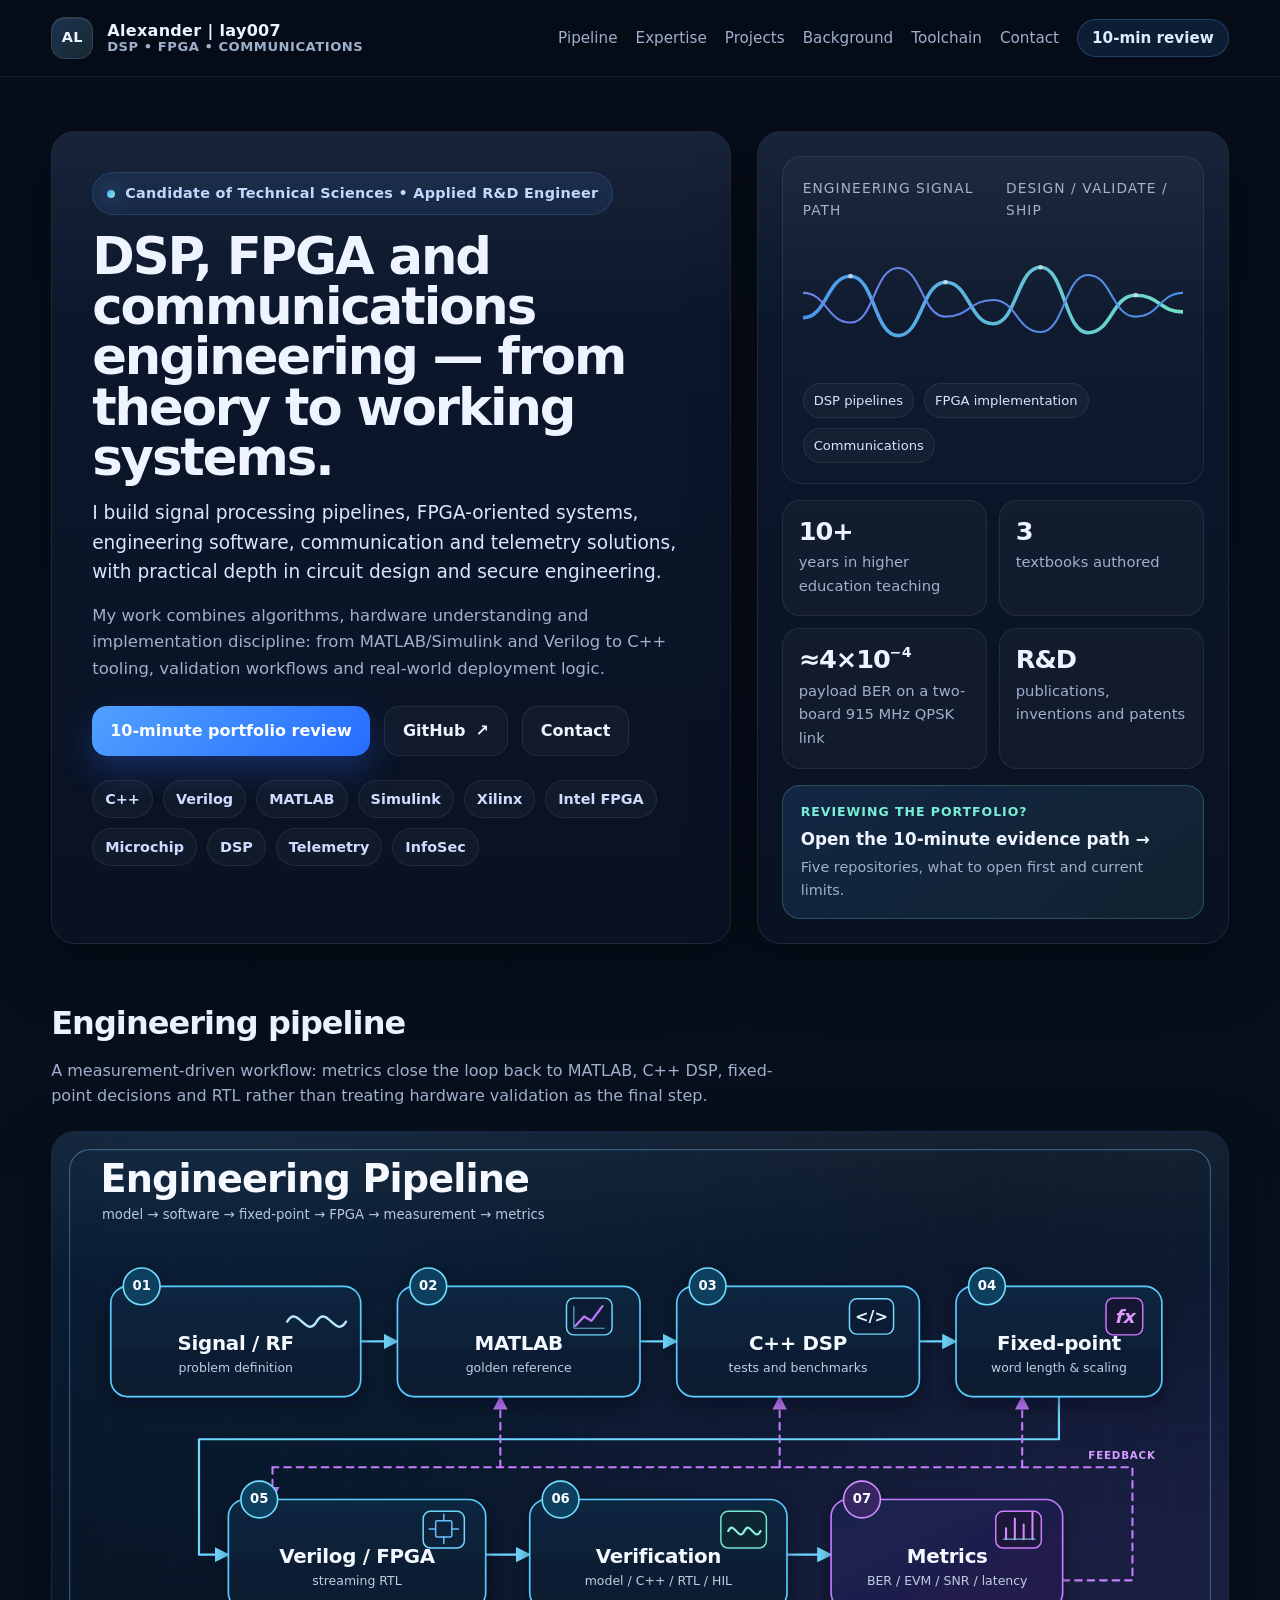
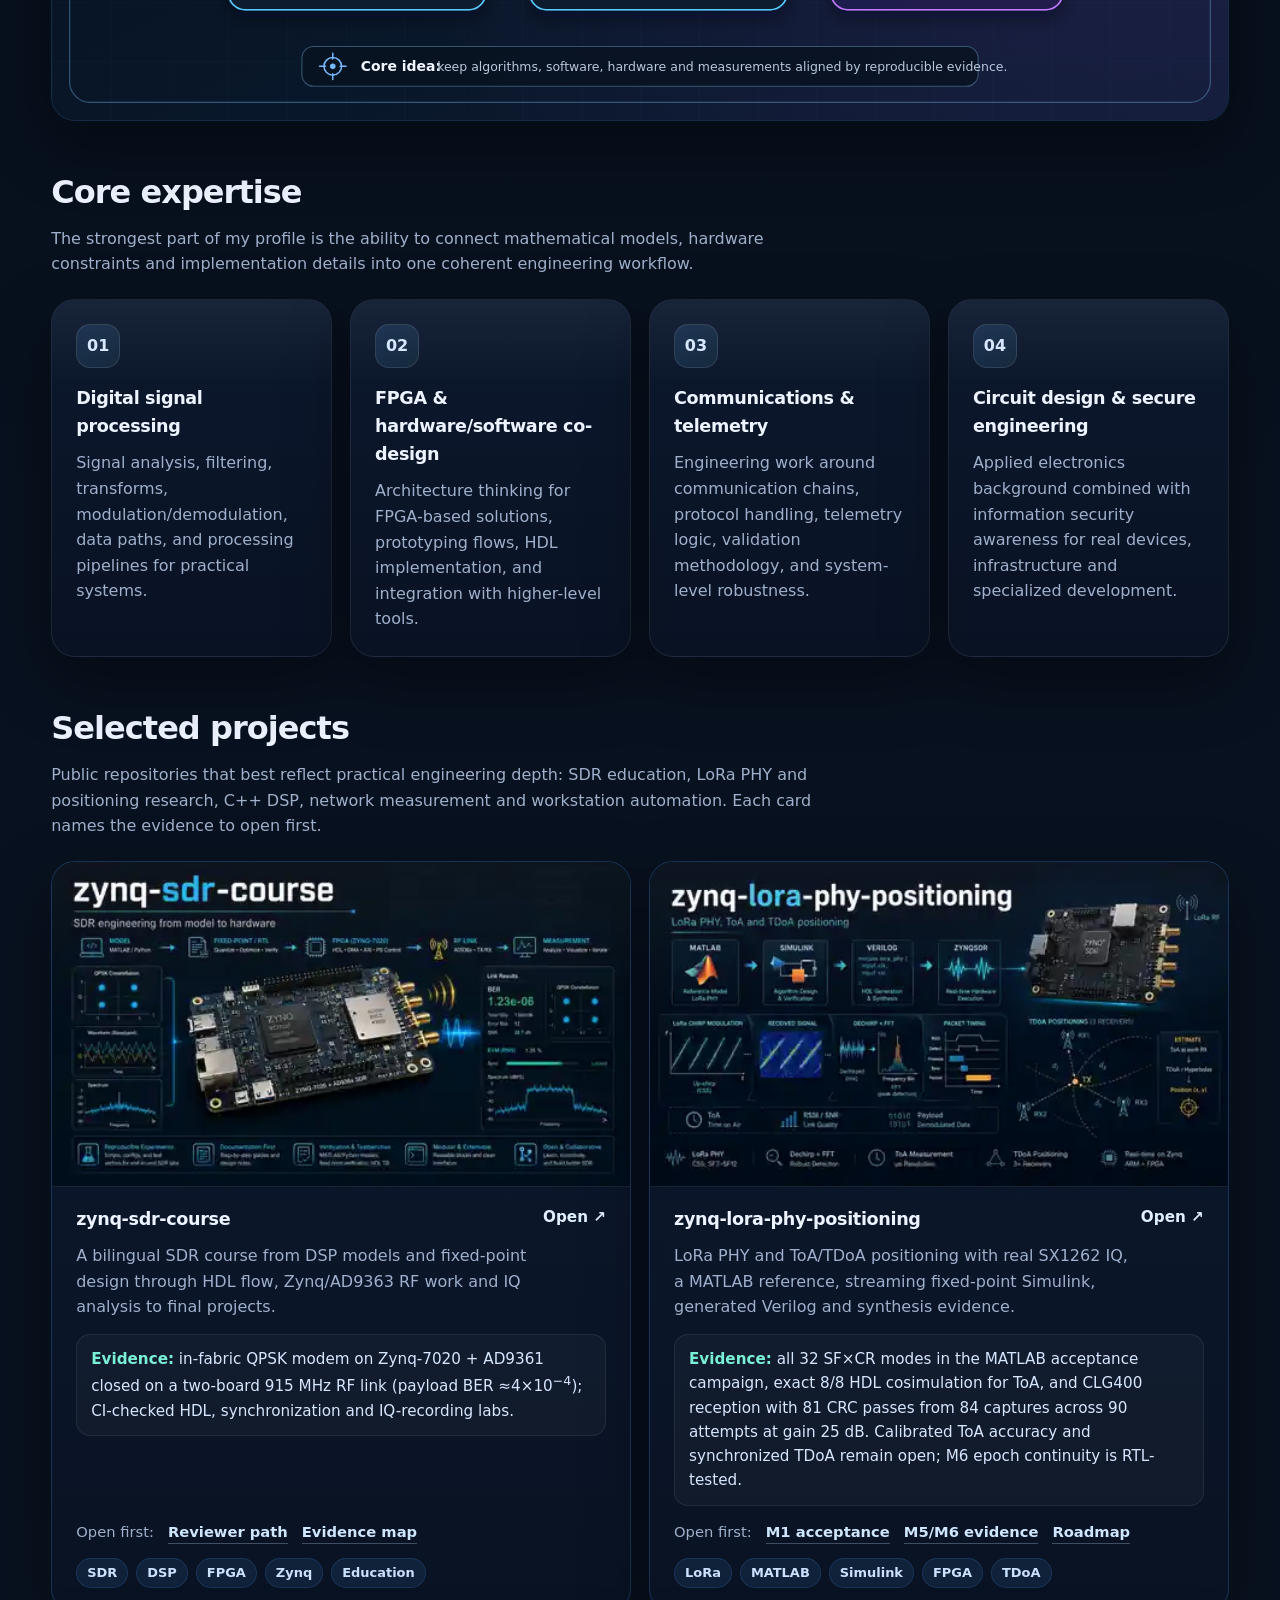
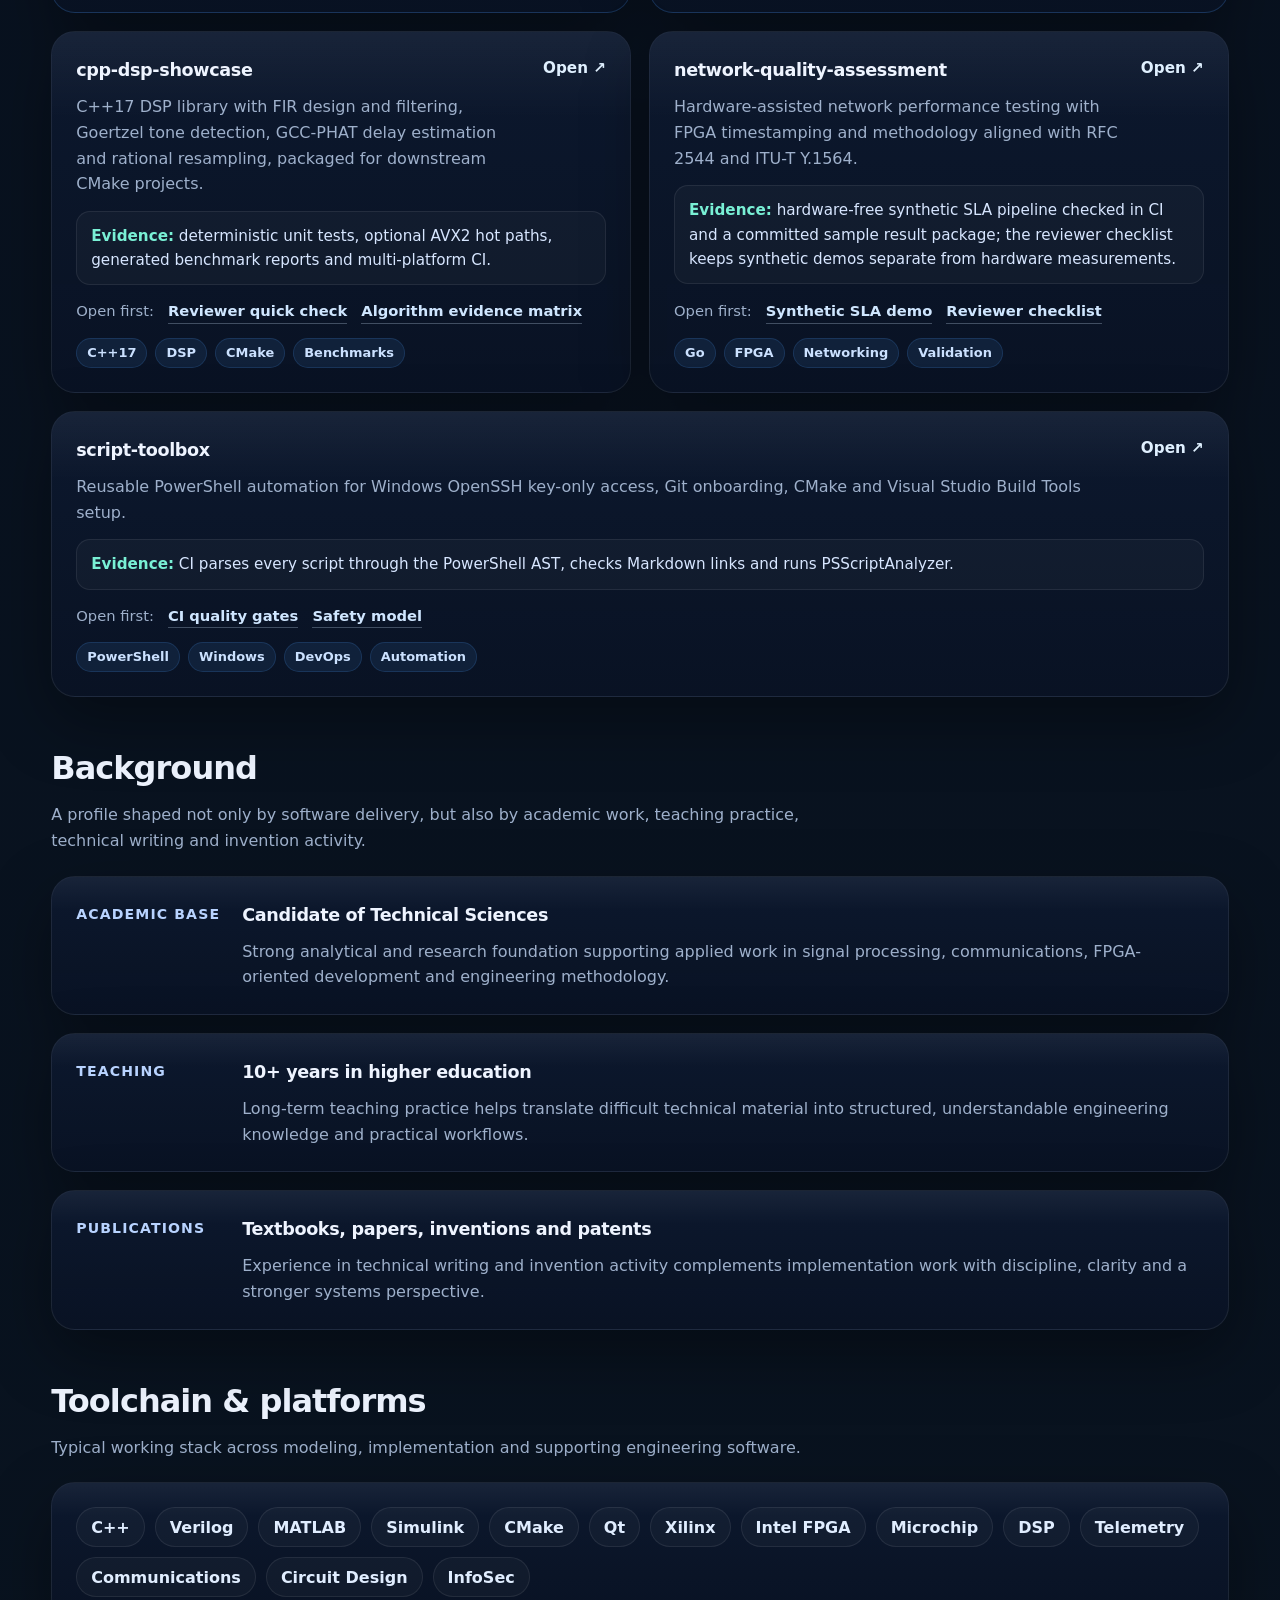
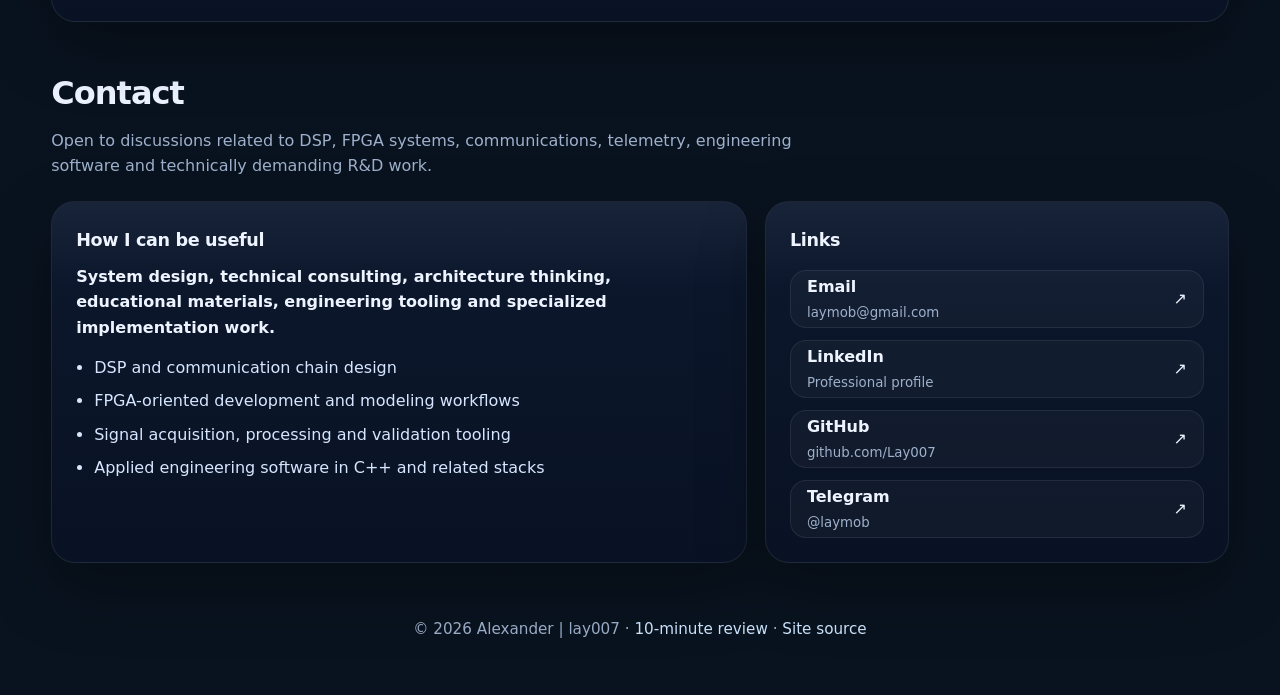
==== index.html @ f0b5cef1 "Обновлены результаты LoRa M5 и границы подтверждения M6 на сайте" ====
<!DOCTYPE html>
<html lang="en">
<head>
  <meta charset="UTF-8" />
  <meta name="viewport" content="width=device-width, initial-scale=1.0" />
  <title>Alexander | DSP / FPGA / Communications Engineer</title>
  <meta
    name="description"
    content="Alexander (lay007) — DSP/FPGA engineer focused on communications, telemetry, circuit design, secure systems, and engineering software."
  />
  <meta name="author" content="Alexander | lay007" />
  <meta name="robots" content="index, follow" />
  <meta name="theme-color" content="#08111f" />
  <link rel="canonical" href="https://lay007.github.io/" />
  <link rel="icon" href="/favicon.svg" type="image/svg+xml" />
  <link rel="apple-touch-icon" href="/assets/apple-touch-icon.png" />
  <link rel="stylesheet" href="assets/css/site.css" />
  <meta property="og:site_name" content="lay007 engineering portfolio" />
  <meta property="og:title" content="Alexander | DSP / FPGA / Communications Engineer" />
  <meta
    property="og:description"
    content="Signal processing, FPGA systems, SDR, communications, telemetry, circuit design, and engineering software — with public evidence."
  />
  <meta property="og:type" content="website" />
  <meta property="og:locale" content="en_US" />
  <meta property="og:url" content="https://lay007.github.io/" />
  <meta property="og:image" content="https://lay007.github.io/assets/social-preview.png" />
  <meta property="og:image:type" content="image/png" />
  <meta property="og:image:width" content="1200" />
  <meta property="og:image:height" content="630" />
  <meta property="og:image:alt" content="Alexander lay007 engineering portfolio: DSP, FPGA and communications projects" />
  <meta name="twitter:card" content="summary_large_image" />
  <meta name="twitter:title" content="Alexander | DSP / FPGA / Communications Engineer" />
  <meta
    name="twitter:description"
    content="Portfolio covering DSP, FPGA systems, SDR, telemetry, communications, circuit design, and engineering software."
  />
  <meta name="twitter:image" content="https://lay007.github.io/assets/social-preview.png" />
  <meta name="twitter:image:alt" content="Alexander lay007 engineering portfolio: DSP, FPGA and communications projects" />
  <script type="application/ld+json">
    {
      "@context": "https://schema.org",
      "@type": "Person",
      "name": "Alexander",
      "alternateName": "lay007",
      "url": "https://lay007.github.io/",
      "email": "mailto:laymob@gmail.com",
      "jobTitle": "DSP / FPGA / Communications Engineer",
      "description": "DSP/FPGA engineer focused on communications, telemetry, circuit design, secure systems, and engineering software.",
      "knowsAbout": [
        "Digital signal processing",
        "FPGA design",
        "Software-defined radio",
        "LoRa",
        "Communications systems",
        "Telemetry",
        "Verilog",
        "MATLAB and Simulink",
        "C++"
      ],
      "sameAs": [
        "https://github.com/Lay007",
        "https://ru.linkedin.com/in/alexander-lyubko-dsp",
        "https://t.me/laymob"
      ]
    }
  </script>
</head>
<body>
  <a class="skip-link" href="#main">Skip to content</a>

  <header class="nav-wrap">
    <nav class="container nav" aria-label="Primary">
      <a class="brand" href="#top">
        <span class="brand-mark" aria-hidden="true">AL</span>
        <span class="brand-text">
          <span>Alexander | lay007</span>
          <span class="muted">DSP • FPGA • Communications</span>
        </span>
      </a>

      <div class="nav-links">
        <a href="#pipeline">Pipeline</a>
        <a href="#expertise">Expertise</a>
        <a href="#projects">Projects</a>
        <a href="#background">Background</a>
        <a href="#toolchain">Toolchain</a>
        <a href="#contact">Contact</a>
        <a class="nav-cta" href="portfolio-review.html">10-min review</a>
      </div>
    </nav>
  </header>

  <main id="main">
    <section class="hero container" id="top">
      <div class="hero-grid">
        <div class="card hero-main">
          <div class="eyebrow">Candidate of Technical Sciences • Applied R&amp;D Engineer</div>
          <h1>DSP, FPGA and communications engineering — from theory to working systems.</h1>

          <p class="hero-lead">
            I build signal processing pipelines, FPGA-oriented systems, engineering software,
            communication and telemetry solutions, with practical depth in circuit design and secure engineering.
          </p>

          <p class="hero-summary">
            My work combines algorithms, hardware understanding and implementation discipline:
            from MATLAB/Simulink and Verilog to C++ tooling, validation workflows and real-world deployment logic.
          </p>

          <div class="hero-actions">
            <a class="btn btn-primary" href="portfolio-review.html">10-minute portfolio review</a>
            <a class="btn btn-secondary" href="https://github.com/Lay007" target="_blank" rel="noopener noreferrer">GitHub <span aria-hidden="true">↗</span></a>
            <a class="btn btn-secondary" href="#contact">Contact</a>
          </div>

          <div class="hero-meta">
            <span class="chip">C++</span>
            <span class="chip">Verilog</span>
            <span class="chip">MATLAB</span>
            <span class="chip">Simulink</span>
            <span class="chip">Xilinx</span>
            <span class="chip">Intel FPGA</span>
            <span class="chip">Microchip</span>
            <span class="chip">DSP</span>
            <span class="chip">Telemetry</span>
            <span class="chip">InfoSec</span>
          </div>
        </div>

        <aside class="card hero-side" aria-label="Highlights">
          <div class="signal-panel">
            <div class="signal-caption">
              <span>Engineering signal path</span>
              <span>Design / Validate / Ship</span>
            </div>

            <svg class="signal-svg" viewBox="0 0 640 180" aria-hidden="true" focusable="false">
              <defs>
                <linearGradient id="lineA" x1="0" x2="1">
                  <stop offset="0%" stop-color="#4fa1ff"/>
                  <stop offset="100%" stop-color="#79f0d5"/>
                </linearGradient>
                <linearGradient id="lineB" x1="0" x2="1">
                  <stop offset="0%" stop-color="#7f8cff"/>
                  <stop offset="100%" stop-color="#4fa1ff"/>
                </linearGradient>
              </defs>
              <path d="M0 120 C40 120, 40 50, 80 50 S120 150, 160 150 S200 60, 240 60 S280 130, 320 130 S360 35, 400 35 S440 145, 480 145 S520 82, 560 82 S600 110, 640 110"
                    fill="none" stroke="url(#lineA)" stroke-width="6" stroke-linecap="round"/>
              <path d="M0 78 C40 78, 40 128, 80 128 S120 36, 160 36 S200 118, 240 118 S280 90, 320 90 S360 144, 400 144 S440 48, 480 48 S520 118, 560 118 S600 78, 640 78"
                    fill="none" stroke="url(#lineB)" stroke-width="3.5" stroke-linecap="round" opacity="0.95"/>
              <g fill="#dff0ff" opacity="0.8">
                <circle cx="80" cy="50" r="4"/>
                <circle cx="240" cy="60" r="4"/>
                <circle cx="400" cy="35" r="4"/>
                <circle cx="560" cy="82" r="4"/>
              </g>
            </svg>

            <div class="signal-legend">
              <span class="legend-item">DSP pipelines</span>
              <span class="legend-item">FPGA implementation</span>
              <span class="legend-item">Communications</span>
            </div>
          </div>

          <div class="metrics-grid">
            <div class="metric">
              <div class="metric-value">10+</div>
              <div class="metric-label">years in higher education teaching</div>
            </div>
            <div class="metric">
              <div class="metric-value">3</div>
              <div class="metric-label">textbooks authored</div>
            </div>
            <div class="metric">
              <div class="metric-value">≈4×10<sup>−4</sup></div>
              <div class="metric-label">payload BER on a two-board 915&nbsp;MHz QPSK link</div>
            </div>
            <div class="metric">
              <div class="metric-value">R&amp;D</div>
              <div class="metric-label">publications, inventions and patents</div>
            </div>
          </div>

          <a class="start-here" href="portfolio-review.html">
            <span class="start-here-label">Reviewing the portfolio?</span>
            <strong>Open the 10-minute evidence&nbsp;path&nbsp;→</strong>
            <small>Five repositories, what to open first and current limits.</small>
          </a>
        </aside>
      </div>
    </section>

    <div class="container">
      <section class="section" id="pipeline">
        <div class="section-head">
          <div>
            <h2>Engineering pipeline</h2>
            <p>
              A measurement-driven workflow: metrics close the loop back to MATLAB, C++ DSP,
              fixed-point decisions and RTL rather than treating hardware validation as the final step.
            </p>
          </div>
        </div>
        <a class="card pipeline-card" href="assets/engineering_pipeline.svg" target="_blank" rel="noopener noreferrer" aria-label="Open the engineering pipeline diagram at full size">
          <picture>
            <source media="(max-width: 720px)" srcset="assets/engineering_pipeline_mobile.svg" width="480" height="1202" />
            <img src="assets/engineering_pipeline.svg" alt="Engineering pipeline from Signal and RF through MATLAB, C++ DSP, fixed-point and FPGA verification to BER, EVM, SNR and latency metrics, with feedback to the implementation stages" width="1600" height="800" />
          </picture>
        </a>
      </section>

      <section class="section" id="expertise">
        <div class="section-head">
          <div>
            <h2>Core expertise</h2>
            <p>
              The strongest part of my profile is the ability to connect mathematical models,
              hardware constraints and implementation details into one coherent engineering workflow.
            </p>
          </div>
        </div>

        <div class="grid-4">
          <article class="card info-card">
            <div class="icon-box" aria-hidden="true">01</div>
            <h3>Digital signal processing</h3>
            <p>Signal analysis, filtering, transforms, modulation/demodulation, data paths, and processing pipelines for practical systems.</p>
          </article>

          <article class="card info-card">
            <div class="icon-box" aria-hidden="true">02</div>
            <h3>FPGA &amp; hardware/software co-design</h3>
            <p>Architecture thinking for FPGA-based solutions, prototyping flows, HDL implementation, and integration with higher-level tools.</p>
          </article>

          <article class="card info-card">
            <div class="icon-box" aria-hidden="true">03</div>
            <h3>Communications &amp; telemetry</h3>
            <p>Engineering work around communication chains, protocol handling, telemetry logic, validation methodology, and system-level robustness.</p>
          </article>

          <article class="card info-card">
            <div class="icon-box" aria-hidden="true">04</div>
            <h3>Circuit design &amp; secure engineering</h3>
            <p>Applied electronics background combined with information security awareness for real devices, infrastructure and specialized development.</p>
          </article>
        </div>
      </section>

      <section class="section" id="projects">
        <div class="section-head">
          <div>
            <h2>Selected projects</h2>
            <p>
              Public repositories that best reflect practical engineering depth: SDR education, LoRa PHY and positioning research,
              C++ DSP, network measurement and workstation automation. Each card names the evidence to open first.
            </p>
          </div>
        </div>

        <div class="grid-2">
          <article class="card project-card featured">
            <a class="project-cover" href="https://github.com/Lay007/zynq-sdr-course" target="_blank" rel="noopener noreferrer" aria-label="Open zynq-sdr-course on GitHub">
              <img src="assets/projects/zynq-sdr-course.webp" alt="zynq-sdr-course engineering pipeline from model and RTL to Zynq SDR hardware and RF measurement" loading="lazy" width="480" height="270" />
            </a>
            <div class="project-top">
              <div>
                <h3>zynq-sdr-course</h3>
                <p>A bilingual SDR course from DSP models and fixed-point design through HDL flow, Zynq/AD9363 RF work and IQ analysis to final projects.</p>
              </div>
              <a class="project-link" href="https://github.com/Lay007/zynq-sdr-course" target="_blank" rel="noopener noreferrer">Open<span class="sr-only"> zynq-sdr-course on GitHub</span> <span aria-hidden="true">↗</span></a>
            </div>
            <p class="project-evidence">
              <strong>Evidence:</strong> in-fabric QPSK modem on Zynq-7020 + AD9361 closed on a two-board 915&nbsp;MHz RF link
              (payload BER ≈4×10<sup>−4</sup>); CI-checked HDL, synchronization and IQ-recording labs.
            </p>
            <p class="project-open">
              <span>Open first:</span>
              <a href="https://github.com/Lay007/zynq-sdr-course/blob/main/docs/reviewer-path.md" target="_blank" rel="noopener noreferrer">Reviewer path</a>
              <a href="https://github.com/Lay007/zynq-sdr-course/blob/main/reports/course-evidence-map.md" target="_blank" rel="noopener noreferrer">Evidence map</a>
            </p>
            <div class="tags">
              <span class="tag">SDR</span>
              <span class="tag">DSP</span>
              <span class="tag">FPGA</span>
              <span class="tag">Zynq</span>
              <span class="tag">Education</span>
            </div>
          </article>

          <article class="card project-card featured">
            <a class="project-cover" href="https://github.com/Lay007/zynq-lora-phy-positioning" target="_blank" rel="noopener noreferrer" aria-label="Open zynq-lora-phy-positioning on GitHub">
              <img src="assets/projects/zynq-lora-phy-positioning.webp" alt="zynq-lora-phy-positioning LoRa PHY pipeline from MATLAB and Simulink to Verilog, ZynqSDR and TDoA positioning" loading="lazy" width="480" height="270" />
            </a>
            <div class="project-top">
              <div>
                <h3>zynq-lora-phy-positioning</h3>
                <p>LoRa PHY and ToA/TDoA positioning with real SX1262 IQ, a MATLAB reference, streaming fixed-point Simulink, generated Verilog and synthesis evidence.</p>
              </div>
              <a class="project-link" href="https://github.com/Lay007/zynq-lora-phy-positioning" target="_blank" rel="noopener noreferrer">Open<span class="sr-only"> zynq-lora-phy-positioning on GitHub</span> <span aria-hidden="true">↗</span></a>
            </div>
            <p class="project-evidence">
              <strong>Evidence:</strong> all 32 SF×CR modes in the MATLAB acceptance campaign, exact 8/8 HDL cosimulation for ToA,
              and CLG400 reception with 81 CRC passes from 84 captures across 90 attempts at gain 25 dB.
              Calibrated ToA accuracy and synchronized TDoA remain open; M6 epoch continuity is RTL-tested.
            </p>
            <p class="project-open">
              <span>Open first:</span>
              <a href="https://github.com/Lay007/zynq-lora-phy-positioning/blob/main/docs/matlab-m1-acceptance.md" target="_blank" rel="noopener noreferrer">M1 acceptance</a>
              <a href="https://github.com/Lay007/zynq-lora-phy-positioning/blob/9daeb10/docs/clg400-joint-grid-experiment.md" target="_blank" rel="noopener noreferrer">M5/M6 evidence</a>
              <a href="https://github.com/Lay007/zynq-lora-phy-positioning/blob/main/docs/roadmap.md" target="_blank" rel="noopener noreferrer">Roadmap</a>
            </p>
            <div class="tags">
              <span class="tag">LoRa</span>
              <span class="tag">MATLAB</span>
              <span class="tag">Simulink</span>
              <span class="tag">FPGA</span>
              <span class="tag">TDoA</span>
            </div>
          </article>

          <article class="card project-card">
            <div class="project-top">
              <div>
                <h3>cpp-dsp-showcase</h3>
                <p>C++17 DSP library with FIR design and filtering, Goertzel tone detection, GCC-PHAT delay estimation and rational resampling, packaged for downstream CMake projects.</p>
              </div>
              <a class="project-link" href="https://github.com/Lay007/cpp-dsp-showcase" target="_blank" rel="noopener noreferrer">Open<span class="sr-only"> cpp-dsp-showcase on GitHub</span> <span aria-hidden="true">↗</span></a>
            </div>
            <p class="project-evidence">
              <strong>Evidence:</strong> deterministic unit tests, optional AVX2 hot paths, generated benchmark reports and multi-platform CI.
            </p>
            <p class="project-open">
              <span>Open first:</span>
              <a href="https://github.com/Lay007/cpp-dsp-showcase/blob/main/docs/reviewer-quick-check.md" target="_blank" rel="noopener noreferrer">Reviewer quick check</a>
              <a href="https://github.com/Lay007/cpp-dsp-showcase/blob/main/docs/algorithm-evidence-matrix.md" target="_blank" rel="noopener noreferrer">Algorithm evidence matrix</a>
            </p>
            <div class="tags">
              <span class="tag">C++17</span>
              <span class="tag">DSP</span>
              <span class="tag">CMake</span>
              <span class="tag">Benchmarks</span>
            </div>
          </article>

          <article class="card project-card">
            <div class="project-top">
              <div>
                <h3>network-quality-assessment</h3>
                <p>Hardware-assisted network performance testing with FPGA timestamping and methodology aligned with RFC 2544 and ITU-T Y.1564.</p>
              </div>
              <a class="project-link" href="https://github.com/Lay007/network-quality-assessment" target="_blank" rel="noopener noreferrer">Open<span class="sr-only"> network-quality-assessment on GitHub</span> <span aria-hidden="true">↗</span></a>
            </div>
            <p class="project-evidence">
              <strong>Evidence:</strong> hardware-free synthetic SLA pipeline checked in CI and a committed sample result package;
              the reviewer checklist keeps synthetic demos separate from hardware measurements.
            </p>
            <p class="project-open">
              <span>Open first:</span>
              <a href="https://github.com/Lay007/network-quality-assessment/blob/master/docs/synthetic-sla-demo.md" target="_blank" rel="noopener noreferrer">Synthetic SLA demo</a>
              <a href="https://github.com/Lay007/network-quality-assessment/blob/master/docs/reviewer-acceptance-checklist.md" target="_blank" rel="noopener noreferrer">Reviewer checklist</a>
            </p>
            <div class="tags">
              <span class="tag">Go</span>
              <span class="tag">FPGA</span>
              <span class="tag">Networking</span>
              <span class="tag">Validation</span>
            </div>
          </article>

          <article class="card project-card wide">
            <div class="project-top">
              <div>
                <h3>script-toolbox</h3>
                <p>Reusable PowerShell automation for Windows OpenSSH key-only access, Git onboarding, CMake and Visual Studio Build Tools setup.</p>
              </div>
              <a class="project-link" href="https://github.com/Lay007/script-toolbox" target="_blank" rel="noopener noreferrer">Open<span class="sr-only"> script-toolbox on GitHub</span> <span aria-hidden="true">↗</span></a>
            </div>
            <p class="project-evidence">
              <strong>Evidence:</strong> CI parses every script through the PowerShell AST, checks Markdown links and runs PSScriptAnalyzer.
            </p>
            <p class="project-open">
              <span>Open first:</span>
              <a href="https://github.com/Lay007/script-toolbox/blob/main/docs/ci-quality-gates.md" target="_blank" rel="noopener noreferrer">CI quality gates</a>
              <a href="https://github.com/Lay007/script-toolbox/blob/main/docs/engineering-safety-model.md" target="_blank" rel="noopener noreferrer">Safety model</a>
            </p>
            <div class="tags">
              <span class="tag">PowerShell</span>
              <span class="tag">Windows</span>
              <span class="tag">DevOps</span>
              <span class="tag">Automation</span>
            </div>
          </article>
        </div>
      </section>

      <section class="section" id="background">
        <div class="section-head">
          <div>
            <h2>Background</h2>
            <p>
              A profile shaped not only by software delivery, but also by academic work,
              teaching practice, technical writing and invention activity.
            </p>
          </div>
        </div>

        <div class="timeline">
          <article class="card timeline-card">
            <div class="timeline-label">Academic base</div>
            <div>
              <h3>Candidate of Technical Sciences</h3>
              <p>
                Strong analytical and research foundation supporting applied work in signal processing,
                communications, FPGA-oriented development and engineering methodology.
              </p>
            </div>
          </article>

          <article class="card timeline-card">
            <div class="timeline-label">Teaching</div>
            <div>
              <h3>10+ years in higher education</h3>
              <p>
                Long-term teaching practice helps translate difficult technical material into structured,
                understandable engineering knowledge and practical workflows.
              </p>
            </div>
          </article>

          <article class="card timeline-card">
            <div class="timeline-label">Publications</div>
            <div>
              <h3>Textbooks, papers, inventions and patents</h3>
              <p>
                Experience in technical writing and invention activity complements implementation work
                with discipline, clarity and a stronger systems perspective.
              </p>
            </div>
          </article>
        </div>
      </section>

      <section class="section" id="toolchain">
        <div class="section-head">
          <div>
            <h2>Toolchain &amp; platforms</h2>
            <p>
              Typical working stack across modeling, implementation and supporting engineering software.
            </p>
          </div>
        </div>

        <div class="card info-card">
          <div class="stack-wrap">
            <span class="stack-item">C++</span>
            <span class="stack-item">Verilog</span>
            <span class="stack-item">MATLAB</span>
            <span class="stack-item">Simulink</span>
            <span class="stack-item">CMake</span>
            <span class="stack-item">Qt</span>
            <span class="stack-item">Xilinx</span>
            <span class="stack-item">Intel FPGA</span>
            <span class="stack-item">Microchip</span>
            <span class="stack-item">DSP</span>
            <span class="stack-item">Telemetry</span>
            <span class="stack-item">Communications</span>
            <span class="stack-item">Circuit Design</span>
            <span class="stack-item">InfoSec</span>
          </div>
        </div>
      </section>

      <section class="section" id="contact">
        <div class="section-head">
          <div>
            <h2>Contact</h2>
            <p>
              Open to discussions related to DSP, FPGA systems, communications, telemetry,
              engineering software and technically demanding R&amp;D work.
            </p>
          </div>
        </div>

        <div class="contact-grid">
          <article class="card contact-card">
            <h3>How I can be useful</h3>
            <p>
              <strong>System design, technical consulting, architecture thinking, educational materials,
              engineering tooling and specialized implementation work.</strong>
            </p>
            <ul class="list">
              <li>DSP and communication chain design</li>
              <li>FPGA-oriented development and modeling workflows</li>
              <li>Signal acquisition, processing and validation tooling</li>
              <li>Applied engineering software in C++ and related stacks</li>
            </ul>
          </article>

          <aside class="card contact-card" aria-label="Contact links">
            <h3>Links</h3>
            <div class="contact-links">
              <a class="contact-link" href="mailto:laymob@gmail.com">
                <span>
                  <strong>Email</strong>
                  <small>laymob@gmail.com</small>
                </span>
                <span aria-hidden="true">↗</span>
              </a>

              <a class="contact-link" href="https://ru.linkedin.com/in/alexander-lyubko-dsp" target="_blank" rel="noopener noreferrer">
                <span>
                  <strong>LinkedIn</strong>
                  <small>Professional profile</small>
                </span>
                <span aria-hidden="true">↗</span>
              </a>

              <a class="contact-link" href="https://github.com/Lay007" target="_blank" rel="noopener noreferrer">
                <span>
                  <strong>GitHub</strong>
                  <small>github.com/Lay007</small>
                </span>
                <span aria-hidden="true">↗</span>
              </a>

              <a class="contact-link" href="https://t.me/laymob" target="_blank" rel="noopener noreferrer">
                <span>
                  <strong>Telegram</strong>
                  <small>@laymob</small>
                </span>
                <span aria-hidden="true">↗</span>
              </a>
            </div>
          </aside>
        </div>
      </section>
    </div>
  </main>

  <footer class="footer container">
    <p>
      © <span id="year">2026</span> Alexander | lay007 ·
      <a href="portfolio-review.html">10-minute review</a> ·
      <a href="https://github.com/Lay007/lay007.github.io" target="_blank" rel="noopener noreferrer">Site source</a>
    </p>
  </footer>

  <script>
    document.getElementById("year").textContent = new Date().getFullYear();
  </script>
</body>
</html>
---- assets/css/site.css ----
/* Shared styles for lay007.github.io pages. */

:root {
  color-scheme: dark;
  --bg: #08111f;
  --text: #eef4ff;
  --muted: #9eb0cb;
  --line: rgba(255, 255, 255, 0.08);
  --primary: #4fa1ff;
  --primary-2: #79f0d5;
  --link: #cfe6ff;
  --shadow: 0 24px 64px rgba(0, 0, 0, 0.34);
  --radius: 24px;
  --maxw: 1180px;
  --nav-offset: 96px;
}

* {
  box-sizing: border-box;
}

html {
  scroll-behavior: smooth;
  scroll-padding-top: var(--nav-offset);
}

body {
  margin: 0;
  color: var(--text);
  font-family: Inter, system-ui, -apple-system, "Segoe UI", Roboto, "Helvetica Neue", Arial, sans-serif;
  line-height: 1.6;
  background-color: var(--bg);
  background-image:
    radial-gradient(circle at 15% 12%, rgba(79, 161, 255, 0.18), transparent 0 28%),
    radial-gradient(circle at 85% 10%, rgba(121, 240, 213, 0.12), transparent 0 20%),
    radial-gradient(circle at 50% 100%, rgba(127, 140, 255, 0.10), transparent 0 28%),
    linear-gradient(180deg, #060d19 0%, #08111f 42%, #09131f 100%);
  min-height: 100vh;
}

body::before {
  content: "";
  position: fixed;
  inset: 0;
  pointer-events: none;
  background-image:
    linear-gradient(rgba(255,255,255,0.03) 1px, transparent 1px),
    linear-gradient(90deg, rgba(255,255,255,0.03) 1px, transparent 1px);
  background-size: 28px 28px;
  mask-image: linear-gradient(180deg, rgba(255,255,255,0.28), transparent 72%);
  z-index: -1;
}

a {
  color: inherit;
  text-decoration: none;
}

img {
  max-width: 100%;
  display: block;
}

:focus-visible {
  outline: 2px solid var(--primary-2);
  outline-offset: 3px;
}

.sr-only {
  position: absolute;
  width: 1px;
  height: 1px;
  margin: -1px;
  padding: 0;
  overflow: hidden;
  clip: rect(0 0 0 0);
  white-space: nowrap;
  border: 0;
}

.skip-link {
  position: absolute;
  top: -100px;
  left: 16px;
  z-index: 100;
  padding: 10px 16px;
  border-radius: 12px;
  background: var(--primary);
  color: #04101f;
  font-weight: 800;
}

.skip-link:focus {
  top: 12px;
}

.container {
  width: min(92%, var(--maxw));
  margin: 0 auto;
}

.section {
  padding: 34px 0 12px;
}

/* Navigation */

.nav-wrap {
  position: sticky;
  top: 0;
  z-index: 30;
  backdrop-filter: blur(12px);
  background: rgba(6, 13, 25, 0.68);
  border-bottom: 1px solid var(--line);
}

.nav {
  min-height: 76px;
  display: flex;
  align-items: center;
  justify-content: space-between;
  gap: 18px;
}

.brand {
  display: flex;
  align-items: center;
  gap: 14px;
  font-weight: 800;
  letter-spacing: 0.02em;
}

.brand-mark {
  width: 42px;
  height: 42px;
  flex: none;
  border-radius: 14px;
  display: grid;
  place-items: center;
  background:
    linear-gradient(135deg, rgba(79,161,255,0.22), rgba(121,240,213,0.10)),
    rgba(255,255,255,0.03);
  border: 1px solid rgba(255,255,255,0.10);
  box-shadow: inset 0 1px 0 rgba(255,255,255,0.08);
  font-size: 0.9rem;
}

.brand-text,
.brand-text span {
  display: block;
}

.brand-text span {
  line-height: 1.05;
}

.brand-text .muted {
  font-size: 0.82rem;
  color: var(--muted);
  font-weight: 600;
  letter-spacing: 0.04em;
  text-transform: uppercase;
}

.nav-links {
  display: flex;
  gap: 18px;
  flex-wrap: wrap;
  align-items: center;
}

.nav-links a {
  color: var(--muted);
  font-size: 0.95rem;
  transition: color 0.2s ease, transform 0.2s ease;
}

.nav-links a:hover {
  color: var(--text);
  transform: translateY(-1px);
}

.nav-links a.nav-cta {
  padding: 6px 14px;
  border-radius: 999px;
  border: 1px solid rgba(79, 161, 255, 0.28);
  background: rgba(79, 161, 255, 0.12);
  color: #dcecff;
  font-weight: 700;
}

/* Shared components */

.eyebrow {
  display: inline-flex;
  align-items: center;
  gap: 10px;
  padding: 9px 14px;
  border: 1px solid rgba(79, 161, 255, 0.18);
  background: rgba(79, 161, 255, 0.10);
  color: #bfd8ff;
  border-radius: 999px;
  font-size: 0.9rem;
  font-weight: 700;
  letter-spacing: 0.02em;
}

.eyebrow::before {
  content: "";
  flex: none;
  width: 8px;
  height: 8px;
  border-radius: 999px;
  background: linear-gradient(135deg, var(--primary), var(--primary-2));
  box-shadow: 0 0 18px rgba(79, 161, 255, 0.8);
}

.card {
  position: relative;
  overflow: hidden;
  background: linear-gradient(180deg, rgba(13, 25, 48, 0.92), rgba(10, 19, 36, 0.90));
  border: 1px solid var(--line);
  border-radius: var(--radius);
  box-shadow: var(--shadow);
}

.card::after {
  content: "";
  position: absolute;
  inset: 0;
  pointer-events: none;
  background: linear-gradient(180deg, rgba(255,255,255,0.05), transparent 24%);
}

h1 {
  margin: 16px 0 16px;
  max-width: 900px;
  font-size: clamp(2.5rem, 4vw, 4.8rem);
  line-height: 0.98;
  letter-spacing: -0.04em;
}

.btn {
  display: inline-flex;
  align-items: center;
  justify-content: center;
  gap: 10px;
  min-height: 50px;
  padding: 0 18px;
  border-radius: 15px;
  font-weight: 700;
  border: 1px solid var(--line);
  transition: transform 0.2s ease, border-color 0.2s ease, background 0.2s ease;
}

.btn:hover {
  transform: translateY(-1px);
}

.btn-primary {
  color: white;
  border: none;
  background: linear-gradient(135deg, var(--primary), #276dff);
  box-shadow: 0 14px 32px rgba(54, 112, 255, 0.28);
}

.btn-secondary {
  background: rgba(255,255,255,0.03);
  color: var(--text);
}

.tags {
  display: flex;
  flex-wrap: wrap;
  gap: 8px;
}

.tag {
  display: inline-flex;
  align-items: center;
  min-height: 30px;
  padding: 0 10px;
  border-radius: 999px;
  background: rgba(79, 161, 255, 0.10);
  color: #cbe1ff;
  border: 1px solid rgba(79, 161, 255, 0.16);
  font-size: 0.81rem;
  font-weight: 700;
}

/* Hero */

.hero {
  padding: 54px 0 20px;
}

.hero-grid {
  display: grid;
  grid-template-columns: minmax(0, 1.18fr) minmax(320px, 0.82fr);
  gap: 26px;
  align-items: stretch;
}

.hero-main {
  padding: 40px 40px 34px;
}

.hero-lead {
  margin: 0 0 16px;
  max-width: 840px;
  font-size: 1.16rem;
  color: #d8e6ff;
}

.hero-summary {
  margin: 0 0 24px;
  max-width: 820px;
  color: var(--muted);
  font-size: 1.03rem;
}

.hero-actions {
  display: flex;
  gap: 14px;
  flex-wrap: wrap;
  margin-bottom: 24px;
}

.hero-meta {
  display: flex;
  flex-wrap: wrap;
  gap: 10px;
}

.chip {
  display: inline-flex;
  align-items: center;
  min-height: 38px;
  padding: 0 12px;
  border-radius: 999px;
  border: 1px solid var(--line);
  background: rgba(255,255,255,0.03);
  color: #cddcff;
  font-size: 0.9rem;
  font-weight: 600;
}

.hero-side {
  padding: 24px;
  display: grid;
  gap: 16px;
  align-content: start;
}

.signal-panel {
  min-height: 210px;
  padding: 20px;
  border-radius: 20px;
  border: 1px solid var(--line);
  background:
    radial-gradient(circle at 20% 20%, rgba(79, 161, 255, 0.12), transparent 0 28%),
    linear-gradient(180deg, rgba(255,255,255,0.03), rgba(255,255,255,0.01));
}

.signal-caption {
  display: flex;
  justify-content: space-between;
  gap: 16px;
  margin-bottom: 14px;
  color: var(--muted);
  font-size: 0.86rem;
  text-transform: uppercase;
  letter-spacing: 0.08em;
}

.signal-svg {
  width: 100%;
  height: 130px;
  opacity: 0.92;
}

.signal-legend {
  display: flex;
  flex-wrap: wrap;
  gap: 10px;
  margin-top: 10px;
}

.legend-item {
  color: #d7e6ff;
  background: rgba(255,255,255,0.03);
  border: 1px solid var(--line);
  padding: 6px 10px;
  border-radius: 999px;
  font-size: 0.82rem;
}

.metrics-grid {
  display: grid;
  grid-template-columns: repeat(2, minmax(0, 1fr));
  gap: 12px;
}

.metric {
  padding: 18px 16px;
  border-radius: 18px;
  border: 1px solid var(--line);
  background: rgba(255,255,255,0.03);
}

.metric-value {
  font-size: 1.6rem;
  font-weight: 800;
  line-height: 1;
  margin-bottom: 6px;
  letter-spacing: -0.04em;
}

.metric-value sup {
  font-size: 0.55em;
  line-height: 0;
  vertical-align: 0.8em;
  letter-spacing: 0;
}

.metric-label {
  color: var(--muted);
  font-size: 0.92rem;
}

.start-here {
  display: grid;
  gap: 4px;
  padding: 16px 18px;
  border-radius: 18px;
  border: 1px solid rgba(121, 240, 213, 0.22);
  background: linear-gradient(135deg, rgba(79, 161, 255, 0.14), rgba(121, 240, 213, 0.07));
  transition: transform 0.2s ease, border-color 0.2s ease;
}

.start-here:hover {
  transform: translateY(-1px);
  border-color: rgba(121, 240, 213, 0.42);
}

.start-here-label {
  color: var(--primary-2);
  font-size: 0.78rem;
  font-weight: 800;
  letter-spacing: 0.08em;
  text-transform: uppercase;
}

.start-here strong {
  font-size: 1.05rem;
}

.start-here small {
  color: var(--muted);
  font-size: 0.9rem;
}

/* Sections */

.section-head {
  display: flex;
  justify-content: space-between;
  gap: 20px;
  align-items: end;
  margin-bottom: 22px;
}

.section-head h2 {
  margin: 0 0 8px;
  font-size: clamp(1.6rem, 2.5vw, 2.3rem);
  letter-spacing: -0.03em;
}

.section-head p {
  margin: 0;
  max-width: 760px;
  color: var(--muted);
}

.pipeline-card {
  display: block;
  overflow: hidden;
  border-color: rgba(79, 161, 255, 0.18);
  background: #07111e;
}

.pipeline-card picture {
  display: block;
}

.pipeline-card img {
  width: 100%;
  height: auto;
  transition: filter 0.25s ease;
}

.pipeline-card:hover img {
  filter: brightness(1.03);
}

.grid-4 {
  display: grid;
  grid-template-columns: repeat(4, minmax(0, 1fr));
  gap: 18px;
}

.grid-2 {
  display: grid;
  grid-template-columns: repeat(2, minmax(0, 1fr));
  gap: 18px;
}

.info-card,
.project-card,
.timeline-card,
.contact-card {
  padding: 24px;
}

.info-card h3,
.project-card h3,
.timeline-card h3,
.contact-card h3 {
  margin: 0 0 10px;
  font-size: 1.1rem;
  letter-spacing: -0.02em;
}

.info-card p,
.project-card p,
.timeline-card p,
.contact-card p {
  margin: 0;
  color: var(--muted);
}

.icon-box {
  width: 44px;
  height: 44px;
  margin-bottom: 16px;
  border-radius: 14px;
  display: grid;
  place-items: center;
  border: 1px solid rgba(255,255,255,0.10);
  background: linear-gradient(135deg, rgba(79,161,255,0.16), rgba(121,240,213,0.08));
  color: #d7e7ff;
  font-weight: 800;
}

.list {
  margin: 14px 0 0;
  padding-left: 18px;
  color: #d7e6ff;
}

.list li + li {
  margin-top: 8px;
}

/* Projects */

.project-card {
  --project-pad: 24px;
  display: flex;
  flex-direction: column;
  gap: 14px;
}

.project-card.wide {
  grid-column: 1 / -1;
}

.project-card.featured {
  border-color: rgba(79, 161, 255, 0.22);
  background:
    radial-gradient(circle at top right, rgba(79, 161, 255, 0.10), transparent 0 26%),
    linear-gradient(180deg, rgba(13, 25, 48, 0.96), rgba(10, 19, 36, 0.92));
}

.project-cover {
  display: block;
  aspect-ratio: 16 / 9;
  overflow: hidden;
  margin: calc(var(--project-pad) * -1) calc(var(--project-pad) * -1) 4px;
  border-bottom: 1px solid var(--line);
  background: #07101d;
}

.project-cover img {
  width: 100%;
  height: 100%;
  object-fit: cover;
  transition: transform 0.3s ease, filter 0.3s ease;
}

.project-cover:hover img {
  transform: scale(1.02);
  filter: brightness(1.05);
}

.project-top {
  display: flex;
  justify-content: space-between;
  gap: 12px;
  align-items: start;
}

.project-link {
  flex: none;
  color: #dff0ff;
  font-size: 0.95rem;
  font-weight: 700;
}

.project-link:hover {
  color: white;
}

.project-card p.project-evidence {
  padding: 12px 14px;
  border-radius: 14px;
  border: 1px solid var(--line);
  background: rgba(255,255,255,0.03);
  color: #d7e6ff;
  font-size: 0.95rem;
}

.project-evidence strong {
  color: var(--primary-2);
}

.project-card p.project-open {
  display: flex;
  flex-wrap: wrap;
  gap: 6px 14px;
  margin-top: auto;
  font-size: 0.92rem;
}

.project-open a,
.text-link {
  color: var(--link);
  font-weight: 700;
  border-bottom: 1px solid rgba(207, 230, 255, 0.28);
}

.project-open a:hover,
.text-link:hover {
  color: white;
  border-color: white;
}

/* Background, toolchain, contact */

.timeline {
  display: grid;
  gap: 18px;
}

.timeline-card {
  display: grid;
  grid-template-columns: 148px minmax(0, 1fr);
  gap: 18px;
  align-items: start;
}

.timeline-label {
  font-size: 0.88rem;
  font-weight: 800;
  text-transform: uppercase;
  letter-spacing: 0.08em;
  color: #b8d3ff;
  padding-top: 2px;
}

.stack-wrap {
  display: flex;
  flex-wrap: wrap;
  gap: 10px;
}

.stack-item {
  display: inline-flex;
  align-items: center;
  min-height: 40px;
  padding: 0 14px;
  border-radius: 999px;
  border: 1px solid var(--line);
  background: rgba(255,255,255,0.03);
  color: #e0edff;
  font-weight: 600;
}

.contact-grid {
  display: grid;
  grid-template-columns: minmax(0, 1.2fr) minmax(260px, 0.8fr);
  gap: 18px;
}

.contact-card strong {
  color: var(--text);
}

.contact-links {
  display: grid;
  gap: 12px;
  margin-top: 16px;
}

.contact-link {
  display: flex;
  justify-content: space-between;
  gap: 16px;
  align-items: center;
  min-height: 58px;
  padding: 0 16px;
  border-radius: 16px;
  border: 1px solid var(--line);
  background: rgba(255,255,255,0.03);
  transition: transform 0.2s ease, border-color 0.2s ease;
}

.contact-link:hover {
  transform: translateY(-1px);
  border-color: rgba(79, 161, 255, 0.24);
}

.contact-link small {
  color: var(--muted);
  display: block;
  margin-top: 2px;
}

.footer {
  padding: 42px 0 54px;
  color: var(--muted);
  text-align: center;
  font-size: 0.95rem;
}

.footer p {
  margin: 0;
}

.footer a {
  color: var(--link);
}

.footer a:hover {
  color: white;
}

/* Portfolio review page */

.page-hero {
  padding: 48px 0 8px;
}

.page-hero h1 {
  margin: 18px 0 16px;
  font-size: clamp(2.2rem, 5vw, 4rem);
  line-height: 1;
}

.lead {
  margin: 0;
  max-width: 780px;
  color: #d8e6ff;
  font-size: 1.12rem;
}

.review-card {
  margin-top: 18px;
  padding: 24px;
}

.review-card h2 {
  margin: 0 0 10px;
  font-size: clamp(1.3rem, 2vw, 1.6rem);
  letter-spacing: -0.02em;
}

.review-card p {
  margin: 0;
  color: var(--muted);
}

.review-card .tags {
  margin-bottom: 12px;
}

.review-card .hero-actions {
  margin: 18px 0 0;
}

.table-wrap {
  overflow-x: auto;
}

.steps {
  width: 100%;
  margin-top: 18px;
  border-collapse: collapse;
}

.steps th,
.steps td {
  padding: 14px;
  border-bottom: 1px solid var(--line);
  vertical-align: top;
  text-align: left;
}

.steps th {
  color: #dff0ff;
  background: rgba(255,255,255,0.04);
  font-size: 0.92rem;
}

.steps td {
  color: var(--muted);
}

.steps td.step-num {
  color: var(--text);
  font-weight: 800;
  white-space: nowrap;
}

.step-time {
  display: block;
  color: var(--muted);
  font-size: 0.85rem;
  font-weight: 600;
}

.steps td.step-repo a {
  color: var(--link);
  font-weight: 700;
}

.steps td.step-repo a:hover {
  color: white;
}

.limit {
  display: block;
  margin-top: 6px;
  color: #c9b8ff;
  font-size: 0.92rem;
}

.evidence-links {
  display: flex;
  flex-direction: column;
  align-items: flex-start;
  gap: 6px;
}

/* 404 page */

.not-found {
  min-height: 100vh;
  display: grid;
  place-items: center;
  padding-block: 48px;
}

.not-found-card {
  max-width: 720px;
  padding: 40px;
}

.not-found-card h1 {
  font-size: clamp(2.2rem, 5vw, 3.6rem);
}

.not-found-card p {
  margin: 0 0 24px;
  color: var(--muted);
}

/* Responsive */

@media (prefers-reduced-motion: reduce) {
  html {
    scroll-behavior: auto;
  }

  *,
  *::before,
  *::after {
    transition: none !important;
  }
}

@media (max-width: 1080px) {
  .grid-4 {
    grid-template-columns: repeat(2, minmax(0, 1fr));
  }
}

@media (max-width: 980px) {
  :root {
    --nav-offset: 140px;
  }

  .nav {
    padding: 14px 0;
    align-items: flex-start;
    flex-direction: column;
    gap: 10px;
  }

  .hero-grid,
  .contact-grid,
  .grid-2 {
    grid-template-columns: 1fr;
  }

  .timeline-card {
    grid-template-columns: 1fr;
    gap: 10px;
  }

  .hero-main {
    padding: 30px 28px;
  }

  .hero-side,
  .info-card,
  .project-card,
  .timeline-card,
  .contact-card {
    padding: 22px;
  }

  .project-card {
    --project-pad: 22px;
  }
}

@media (max-width: 760px) {
  .steps thead {
    position: absolute;
    width: 1px;
    height: 1px;
    overflow: hidden;
    clip: rect(0 0 0 0);
  }

  .steps,
  .steps tbody,
  .steps tr,
  .steps td {
    display: block;
    width: 100%;
  }

  .steps tr {
    padding: 14px 0;
    border-bottom: 1px solid var(--line);
  }

  .steps td {
    padding: 4px 0;
    border: 0;
  }

  .steps td[data-label]::before {
    content: attr(data-label);
    display: block;
    margin-bottom: 2px;
    color: #b8d3ff;
    font-size: 0.75rem;
    font-weight: 800;
    letter-spacing: 0.08em;
    text-transform: uppercase;
  }

  .evidence-links {
    flex-direction: row;
    flex-wrap: wrap;
    gap: 6px 14px;
  }
}

@media (max-width: 720px) {
  :root {
    --nav-offset: 16px;
  }

  .nav-wrap {
    position: static;
  }

  .nav-links {
    gap: 8px 16px;
  }

  .hero {
    padding-top: 32px;
  }

  .hero-actions,
  .section-head {
    flex-direction: column;
    align-items: start;
  }

  .grid-4,
  .metrics-grid {
    grid-template-columns: 1fr;
  }
}

@media (max-width: 560px) {
  h1 {
    font-size: 2.25rem;
  }

  .btn {
    width: 100%;
  }

  .hero-main,
  .hero-side,
  .not-found-card {
    padding: 22px 18px;
  }

  .brand {
    gap: 10px;
  }

  .brand-mark {
    width: 38px;
    height: 38px;
  }
}
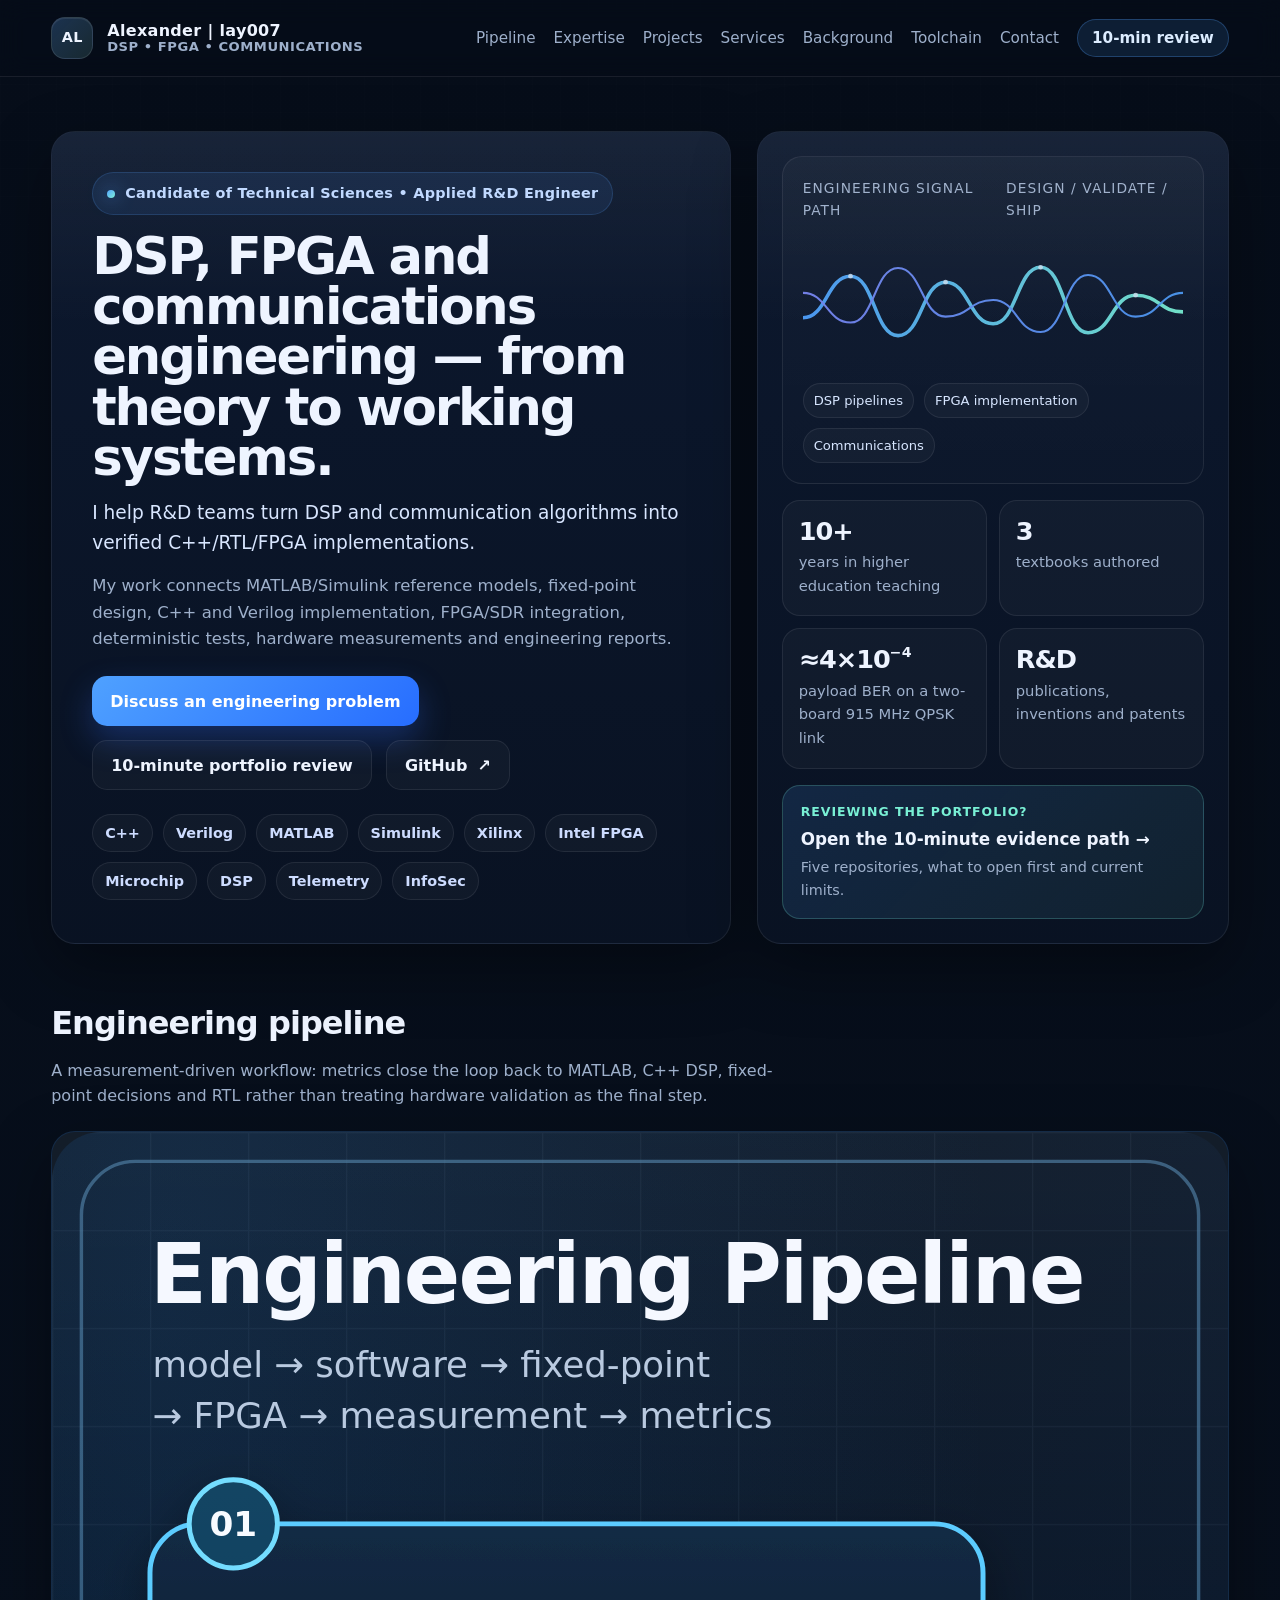
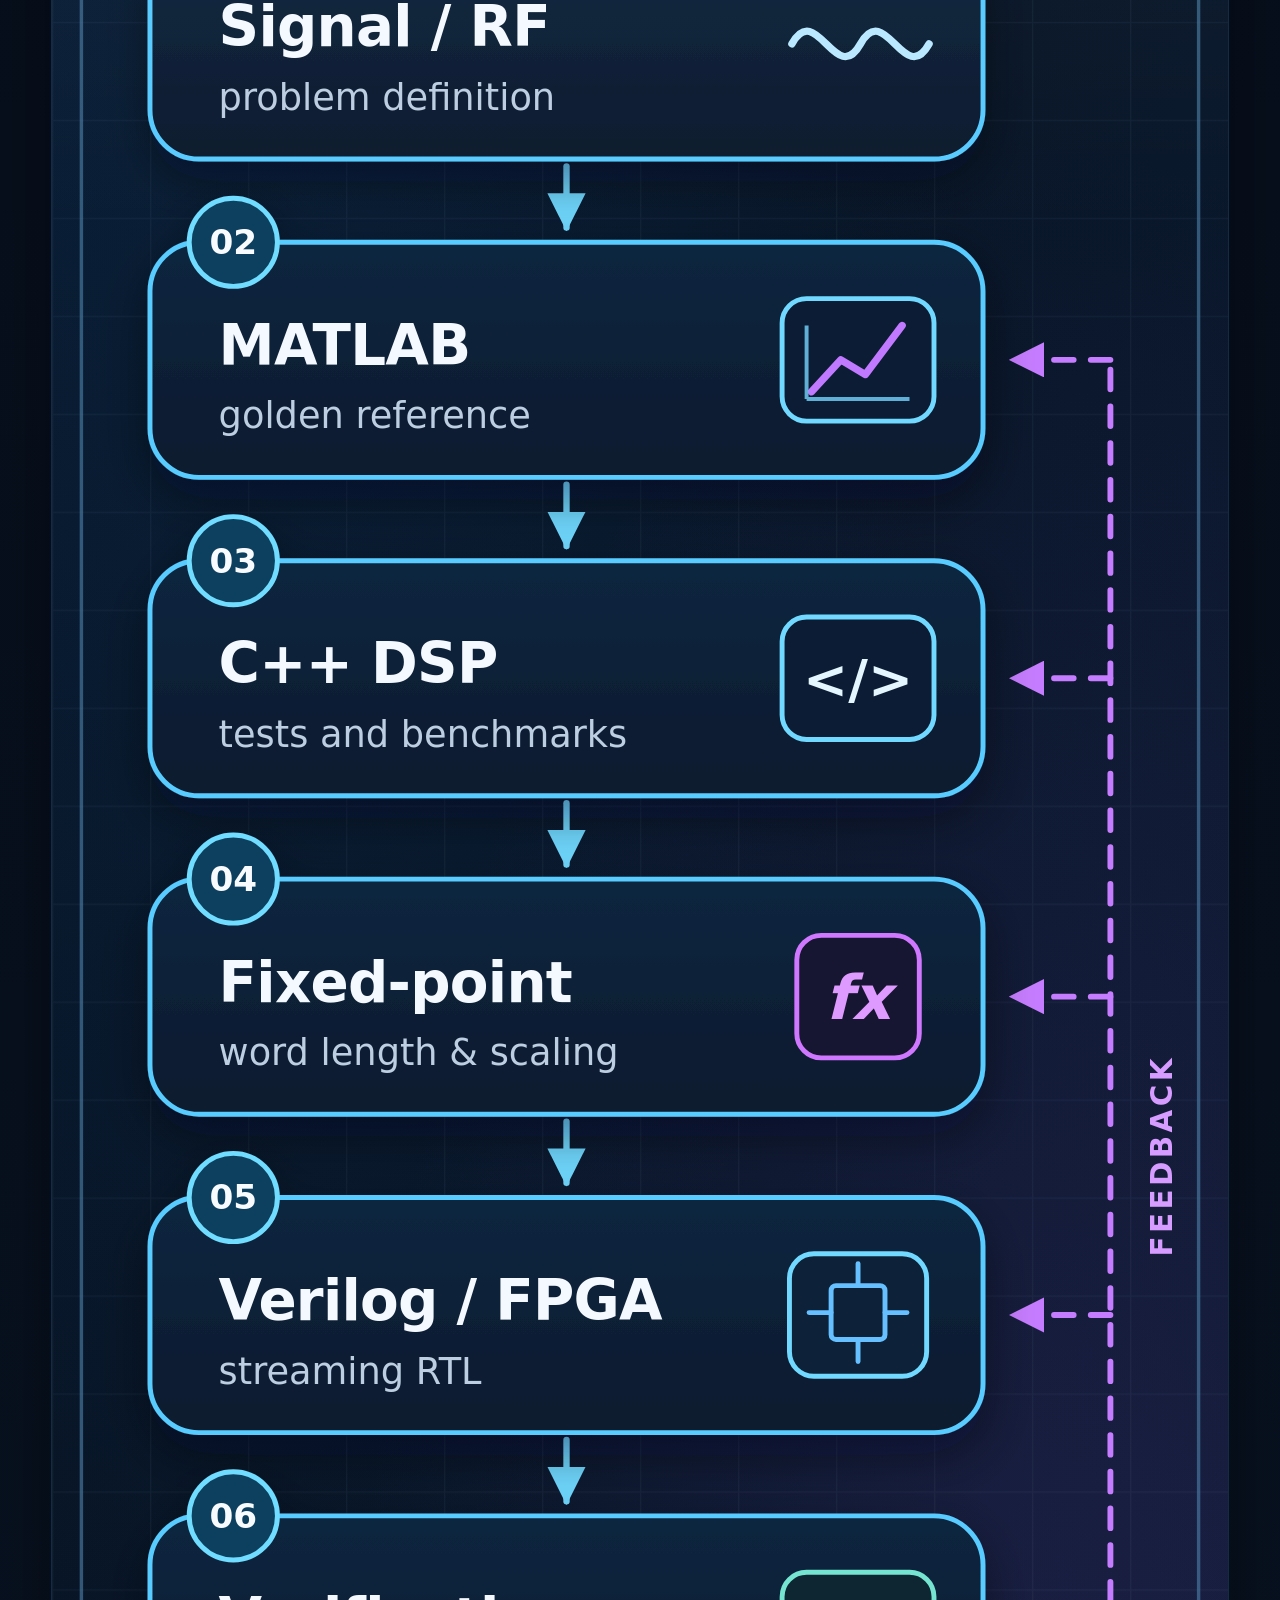
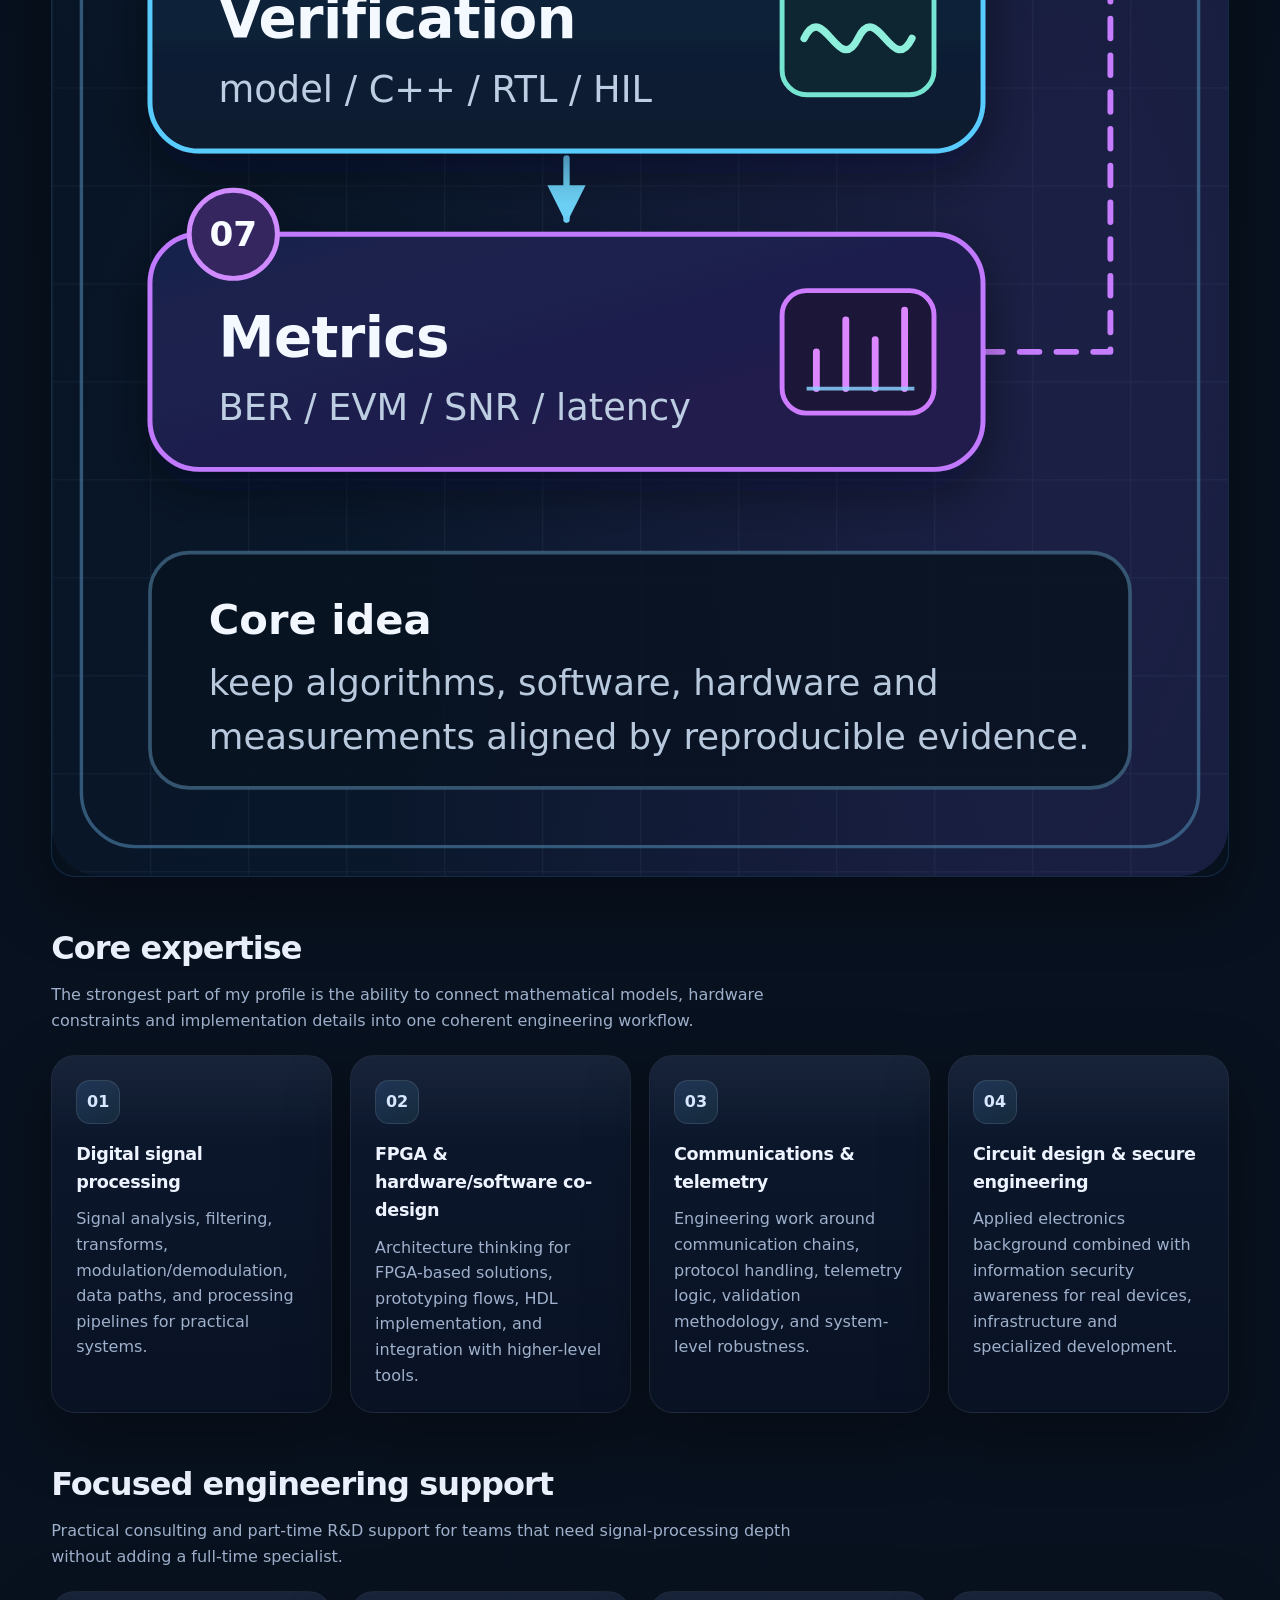
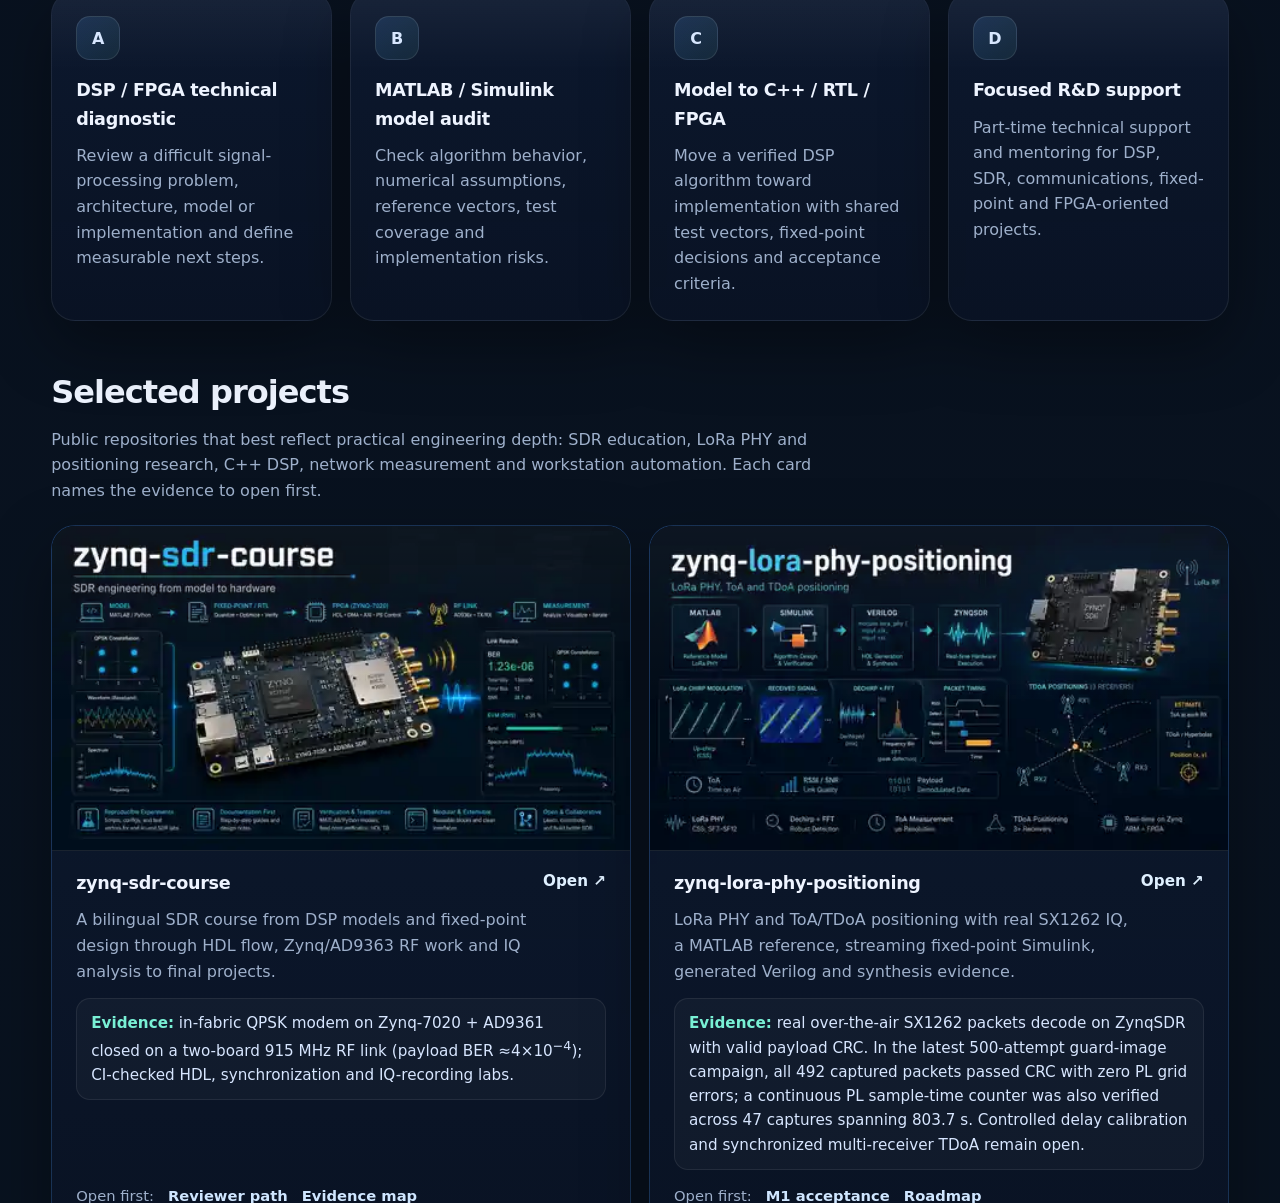
==== commit ff4b5d33: "Sharpen consulting positioning and refresh LoRa evidence" ====
--- a/index.html
+++ b/index.html
@@ -6,7 +6,7 @@
   <title>Alexander | DSP / FPGA / Communications Engineer</title>
   <meta
     name="description"
-    content="Alexander (lay007) — DSP/FPGA engineer focused on communications, telemetry, circuit design, secure systems, and engineering software."
+    content="Alexander (lay007) — DSP/FPGA R&D engineer helping teams move signal-processing algorithms from MATLAB/Simulink to verified C++/Verilog/FPGA implementations."
   />
   <meta name="author" content="Alexander | lay007" />
   <meta name="robots" content="index, follow" />
@@ -19,7 +19,7 @@
   <meta property="og:title" content="Alexander | DSP / FPGA / Communications Engineer" />
   <meta
     property="og:description"
-    content="Signal processing, FPGA systems, SDR, communications, telemetry, circuit design, and engineering software — with public evidence."
+    content="DSP, SDR and FPGA engineering from MATLAB/Simulink models to verified C++/Verilog implementations, hardware measurements and reproducible evidence."
   />
   <meta property="og:type" content="website" />
   <meta property="og:locale" content="en_US" />
@@ -33,7 +33,7 @@
   <meta name="twitter:title" content="Alexander | DSP / FPGA / Communications Engineer" />
   <meta
     name="twitter:description"
-    content="Portfolio covering DSP, FPGA systems, SDR, telemetry, communications, circuit design, and engineering software."
+    content="DSP/FPGA R&D portfolio: model-to-implementation work, SDR hardware validation, C++ DSP, Verilog and measurement-driven engineering."
   />
   <meta name="twitter:image" content="https://lay007.github.io/assets/social-preview.png" />
   <meta name="twitter:image:alt" content="Alexander lay007 engineering portfolio: DSP, FPGA and communications projects" />
@@ -46,7 +46,7 @@
       "url": "https://lay007.github.io/",
       "email": "mailto:laymob@gmail.com",
       "jobTitle": "DSP / FPGA / Communications Engineer",
-      "description": "DSP/FPGA engineer focused on communications, telemetry, circuit design, secure systems, and engineering software.",
+      "description": "DSP/FPGA R&D engineer helping teams move signal-processing algorithms from MATLAB/Simulink to verified C++/Verilog/FPGA implementations.",
       "knowsAbout": [
         "Digital signal processing",
         "FPGA design",
@@ -83,6 +83,7 @@
         <a href="#pipeline">Pipeline</a>
         <a href="#expertise">Expertise</a>
         <a href="#projects">Projects</a>
+        <a href="#services">Services</a>
         <a href="#background">Background</a>
         <a href="#toolchain">Toolchain</a>
         <a href="#contact">Contact</a>
@@ -99,19 +100,18 @@
           <h1>DSP, FPGA and communications engineering — from theory to working systems.</h1>
 
           <p class="hero-lead">
-            I build signal processing pipelines, FPGA-oriented systems, engineering software,
-            communication and telemetry solutions, with practical depth in circuit design and secure engineering.
+            I help R&amp;D teams turn DSP and communication algorithms into verified C++/RTL/FPGA implementations.
           </p>
 
           <p class="hero-summary">
-            My work combines algorithms, hardware understanding and implementation discipline:
-            from MATLAB/Simulink and Verilog to C++ tooling, validation workflows and real-world deployment logic.
+            My work connects MATLAB/Simulink reference models, fixed-point design, C++ and Verilog implementation,
+            FPGA/SDR integration, deterministic tests, hardware measurements and engineering reports.
           </p>
 
           <div class="hero-actions">
-            <a class="btn btn-primary" href="portfolio-review.html">10-minute portfolio review</a>
+            <a class="btn btn-primary" href="mailto:laymob@gmail.com?subject=DSP%20%2F%20FPGA%20engineering%20discussion">Discuss an engineering problem</a>
+            <a class="btn btn-secondary" href="portfolio-review.html">10-minute portfolio review</a>
             <a class="btn btn-secondary" href="https://github.com/Lay007" target="_blank" rel="noopener noreferrer">GitHub <span aria-hidden="true">↗</span></a>
-            <a class="btn btn-secondary" href="#contact">Contact</a>
           </div>
 
           <div class="hero-meta">
@@ -250,6 +250,44 @@
         </div>
       </section>
 
+      <section class="section" id="services">
+        <div class="section-head">
+          <div>
+            <h2>Focused engineering support</h2>
+            <p>
+              Practical consulting and part-time R&amp;D support for teams that need signal-processing depth
+              without adding a full-time specialist.
+            </p>
+          </div>
+        </div>
+
+        <div class="grid-4">
+          <article class="card info-card">
+            <div class="icon-box" aria-hidden="true">A</div>
+            <h3>DSP / FPGA technical diagnostic</h3>
+            <p>Review a difficult signal-processing problem, architecture, model or implementation and define measurable next steps.</p>
+          </article>
+
+          <article class="card info-card">
+            <div class="icon-box" aria-hidden="true">B</div>
+            <h3>MATLAB / Simulink model audit</h3>
+            <p>Check algorithm behavior, numerical assumptions, reference vectors, test coverage and implementation risks.</p>
+          </article>
+
+          <article class="card info-card">
+            <div class="icon-box" aria-hidden="true">C</div>
+            <h3>Model to C++ / RTL / FPGA</h3>
+            <p>Move a verified DSP algorithm toward implementation with shared test vectors, fixed-point decisions and acceptance criteria.</p>
+          </article>
+
+          <article class="card info-card">
+            <div class="icon-box" aria-hidden="true">D</div>
+            <h3>Focused R&amp;D support</h3>
+            <p>Part-time technical support and mentoring for DSP, SDR, communications, fixed-point and FPGA-oriented projects.</p>
+          </article>
+        </div>
+      </section>
+
       <section class="section" id="projects">
         <div class="section-head">
           <div>
@@ -303,14 +341,14 @@
               <a class="project-link" href="https://github.com/Lay007/zynq-lora-phy-positioning" target="_blank" rel="noopener noreferrer">Open<span class="sr-only"> zynq-lora-phy-positioning on GitHub</span> <span aria-hidden="true">↗</span></a>
             </div>
             <p class="project-evidence">
-              <strong>Evidence:</strong> all 32 SF×CR modes in the MATLAB acceptance campaign, exact 8/8 HDL cosimulation for ToA,
-              and CLG400 reception with 81 CRC passes from 84 captures across 90 attempts at gain 25 dB.
-              Calibrated ToA accuracy and synchronized TDoA remain open; M6 epoch continuity is RTL-tested.
+              <strong>Evidence:</strong> real over-the-air SX1262 packets decode on ZynqSDR with valid payload CRC.
+              In the latest 500-attempt guard-image campaign, all 492 captured packets passed CRC with zero PL grid errors;
+              a continuous PL sample-time counter was also verified across 47 captures spanning 803.7&nbsp;s.
+              Controlled delay calibration and synchronized multi-receiver TDoA remain open.
             </p>
             <p class="project-open">
               <span>Open first:</span>
               <a href="https://github.com/Lay007/zynq-lora-phy-positioning/blob/main/docs/matlab-m1-acceptance.md" target="_blank" rel="noopener noreferrer">M1 acceptance</a>
-              <a href="https://github.com/Lay007/zynq-lora-phy-positioning/blob/9daeb10/docs/clg400-joint-grid-experiment.md" target="_blank" rel="noopener noreferrer">M5/M6 evidence</a>
               <a href="https://github.com/Lay007/zynq-lora-phy-positioning/blob/main/docs/roadmap.md" target="_blank" rel="noopener noreferrer">Roadmap</a>
             </p>
             <div class="tags">
@@ -479,8 +517,8 @@
           <div>
             <h2>Contact</h2>
             <p>
-              Open to discussions related to DSP, FPGA systems, communications, telemetry,
-              engineering software and technically demanding R&amp;D work.
+              Open to focused consulting, part-time R&amp;D support and project work in DSP, FPGA systems,
+              SDR, communications and engineering software.
             </p>
           </div>
         </div>
@@ -489,8 +527,8 @@
           <article class="card contact-card">
             <h3>How I can be useful</h3>
             <p>
-              <strong>System design, technical consulting, architecture thinking, educational materials,
-              engineering tooling and specialized implementation work.</strong>
+              <strong>Technical diagnostics, model audits, algorithm-to-implementation work,
+              architecture reviews, engineering tooling and specialized R&amp;D support.</strong>
             </p>
             <ul class="list">
               <li>DSP and communication chain design</li>
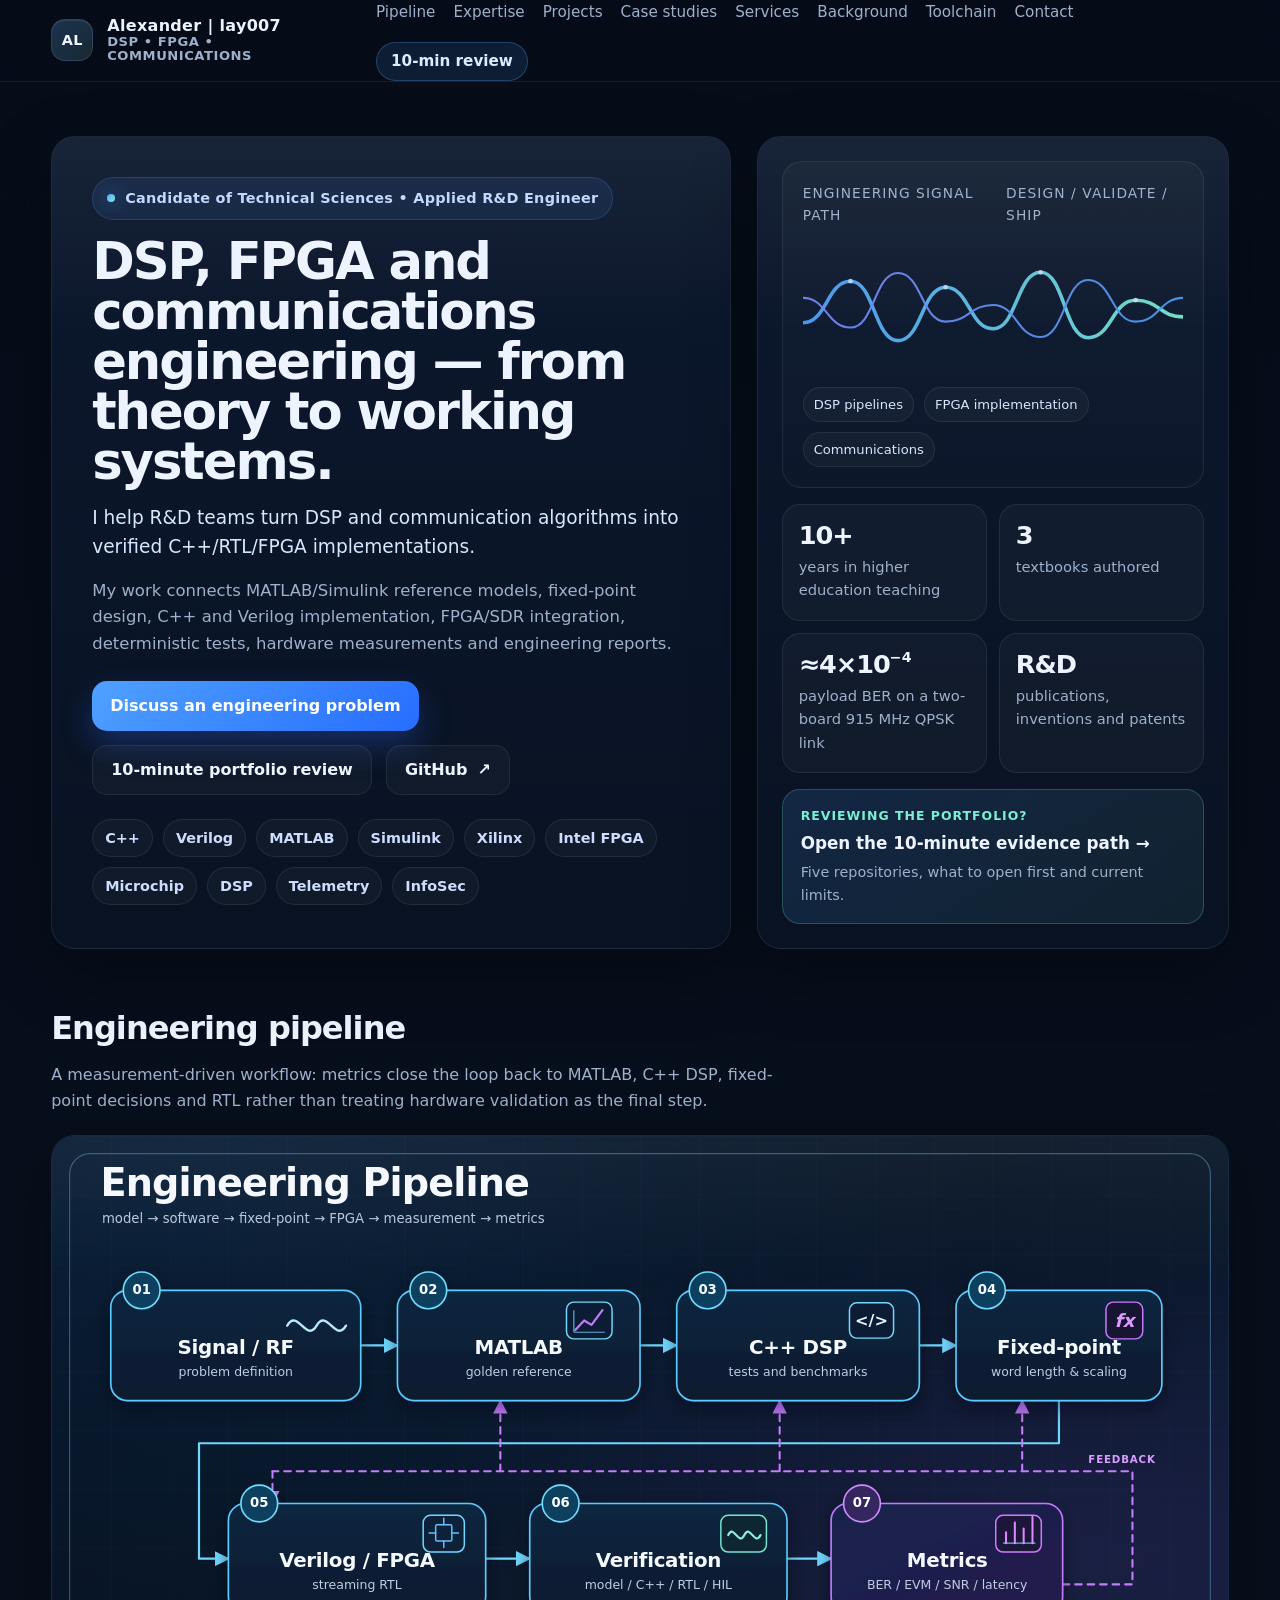
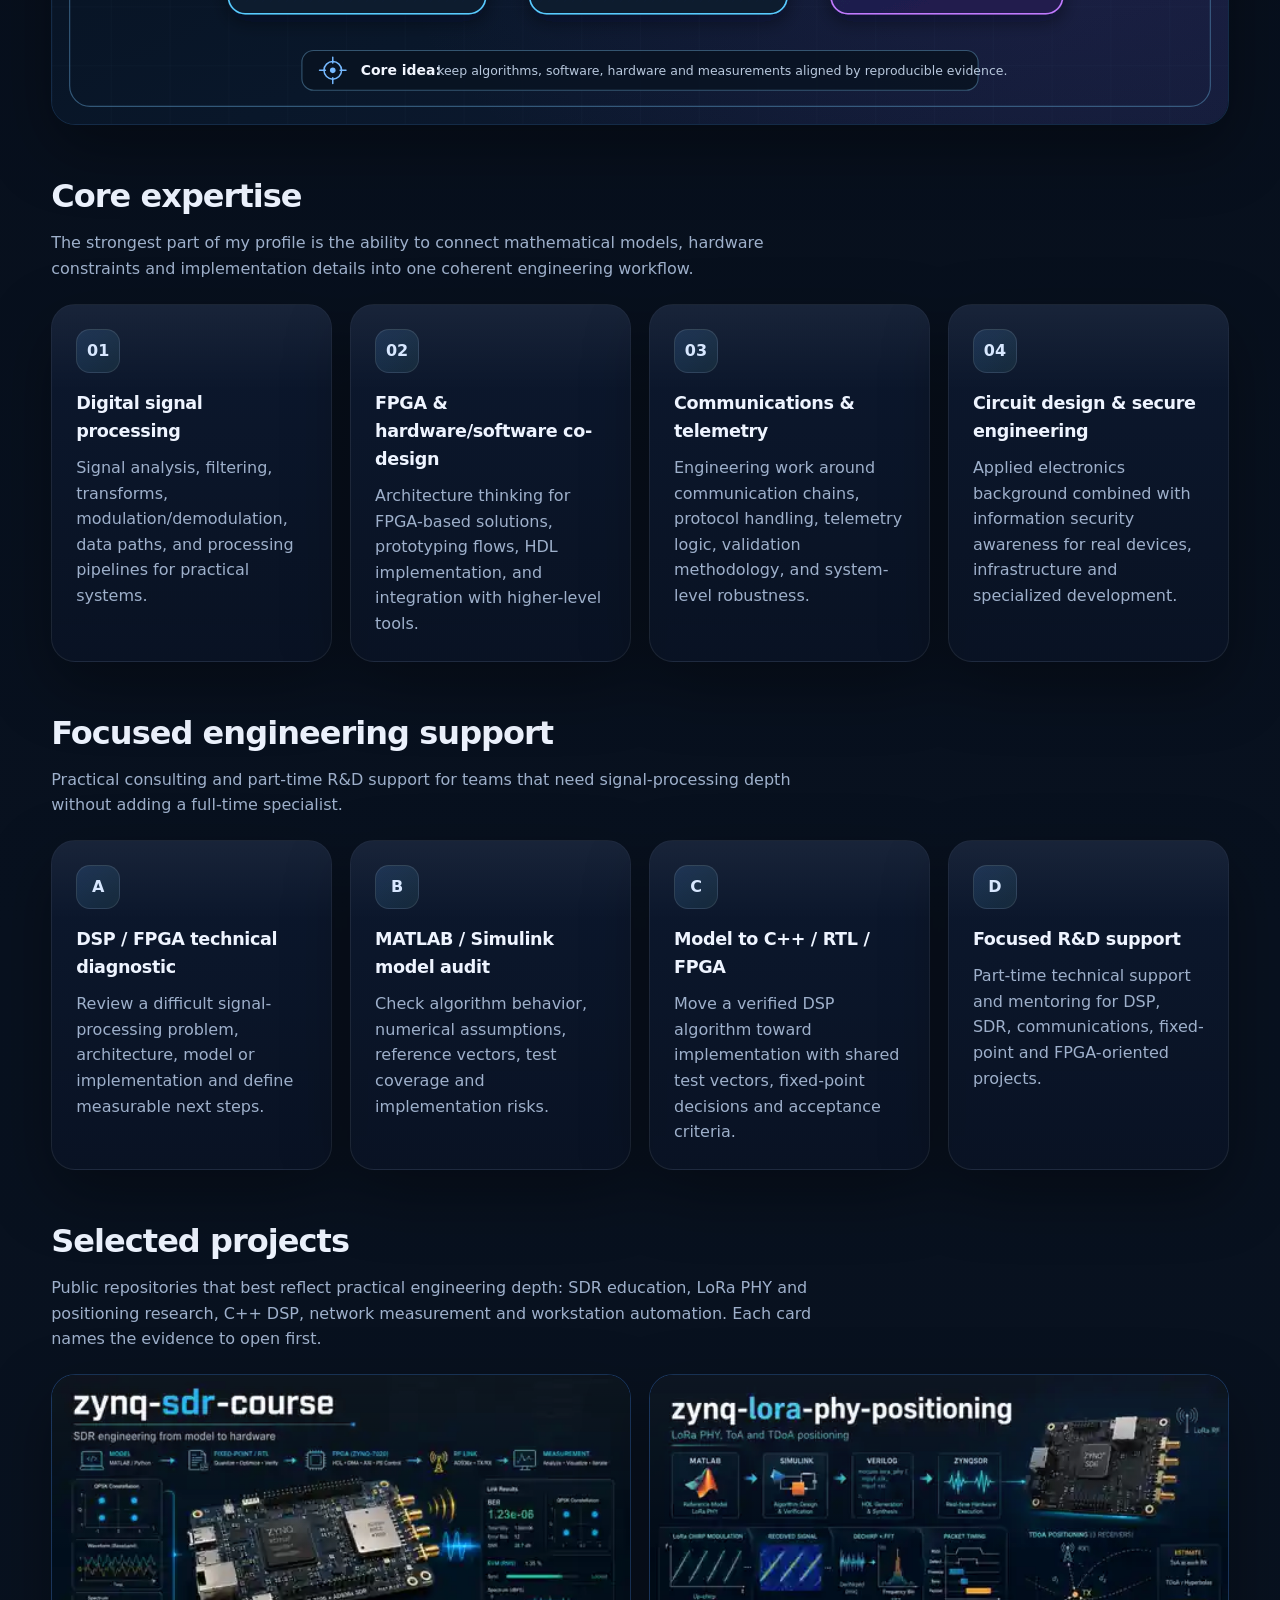
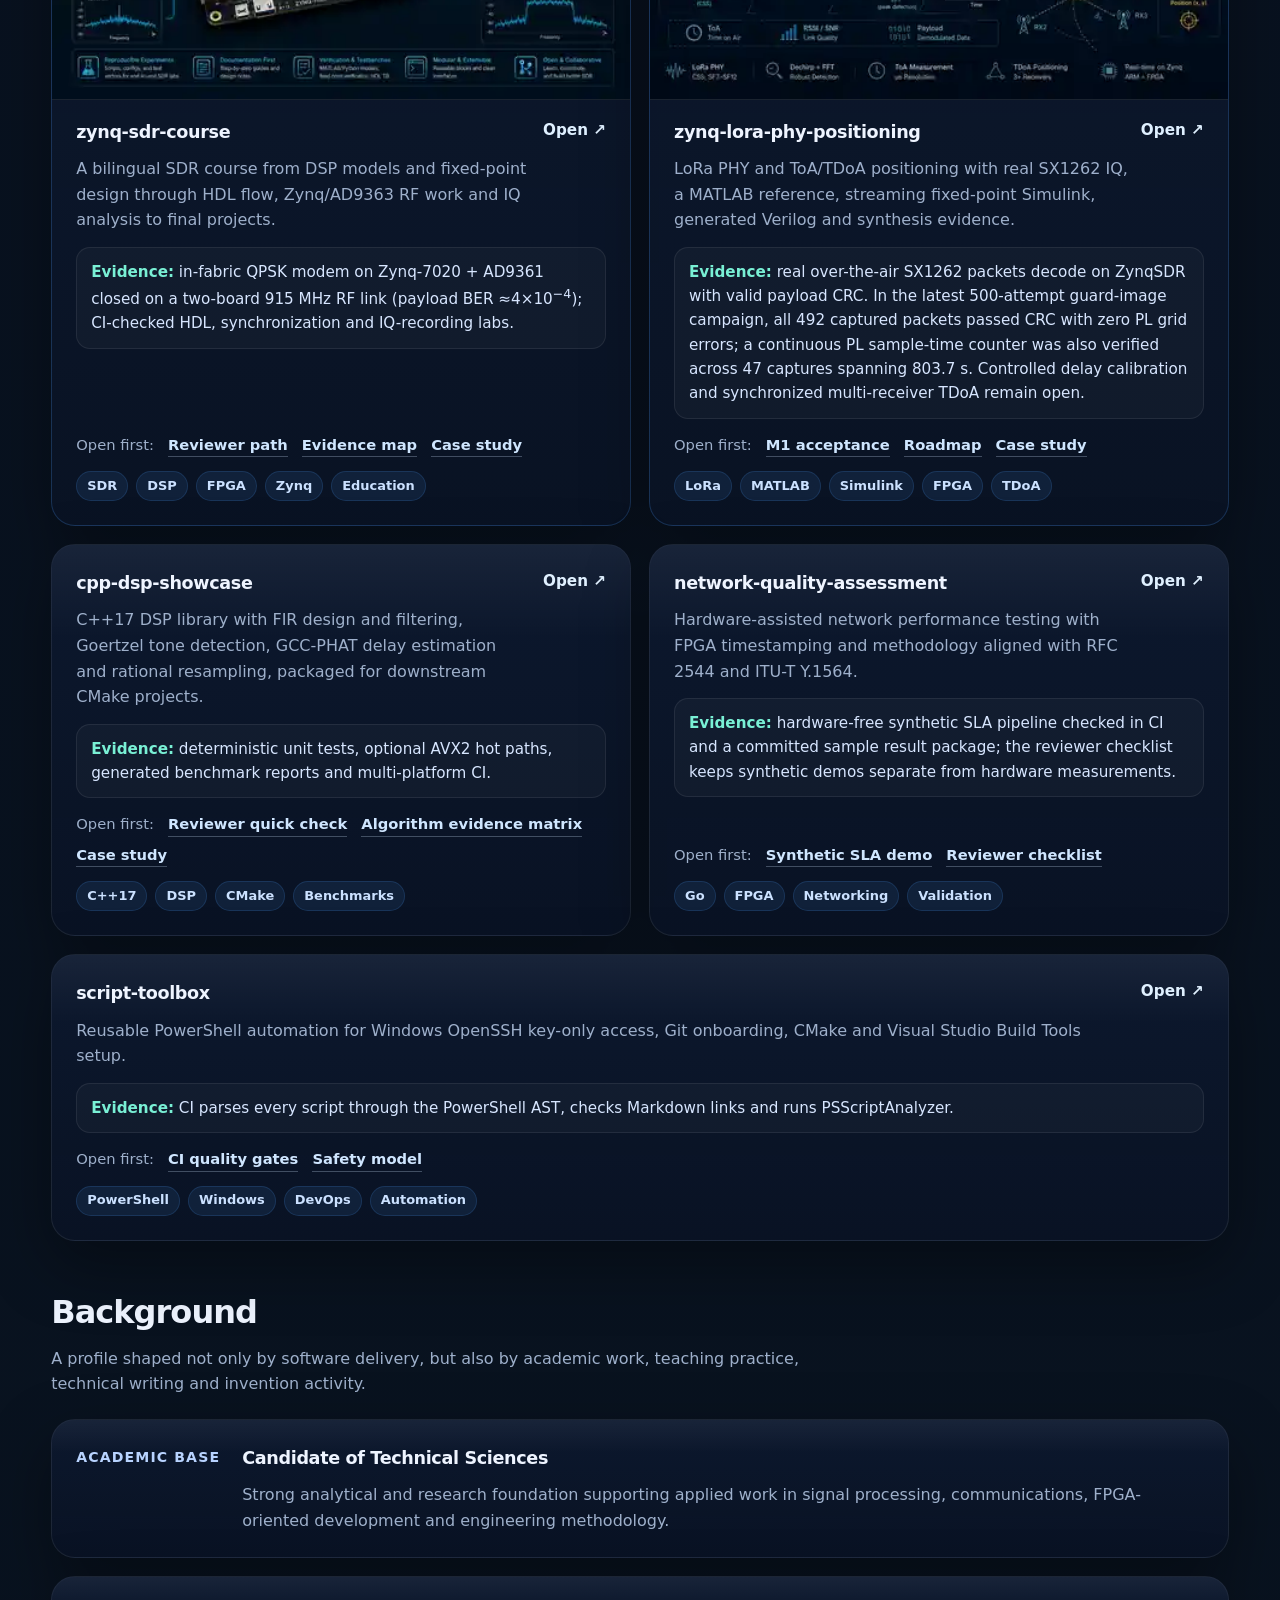
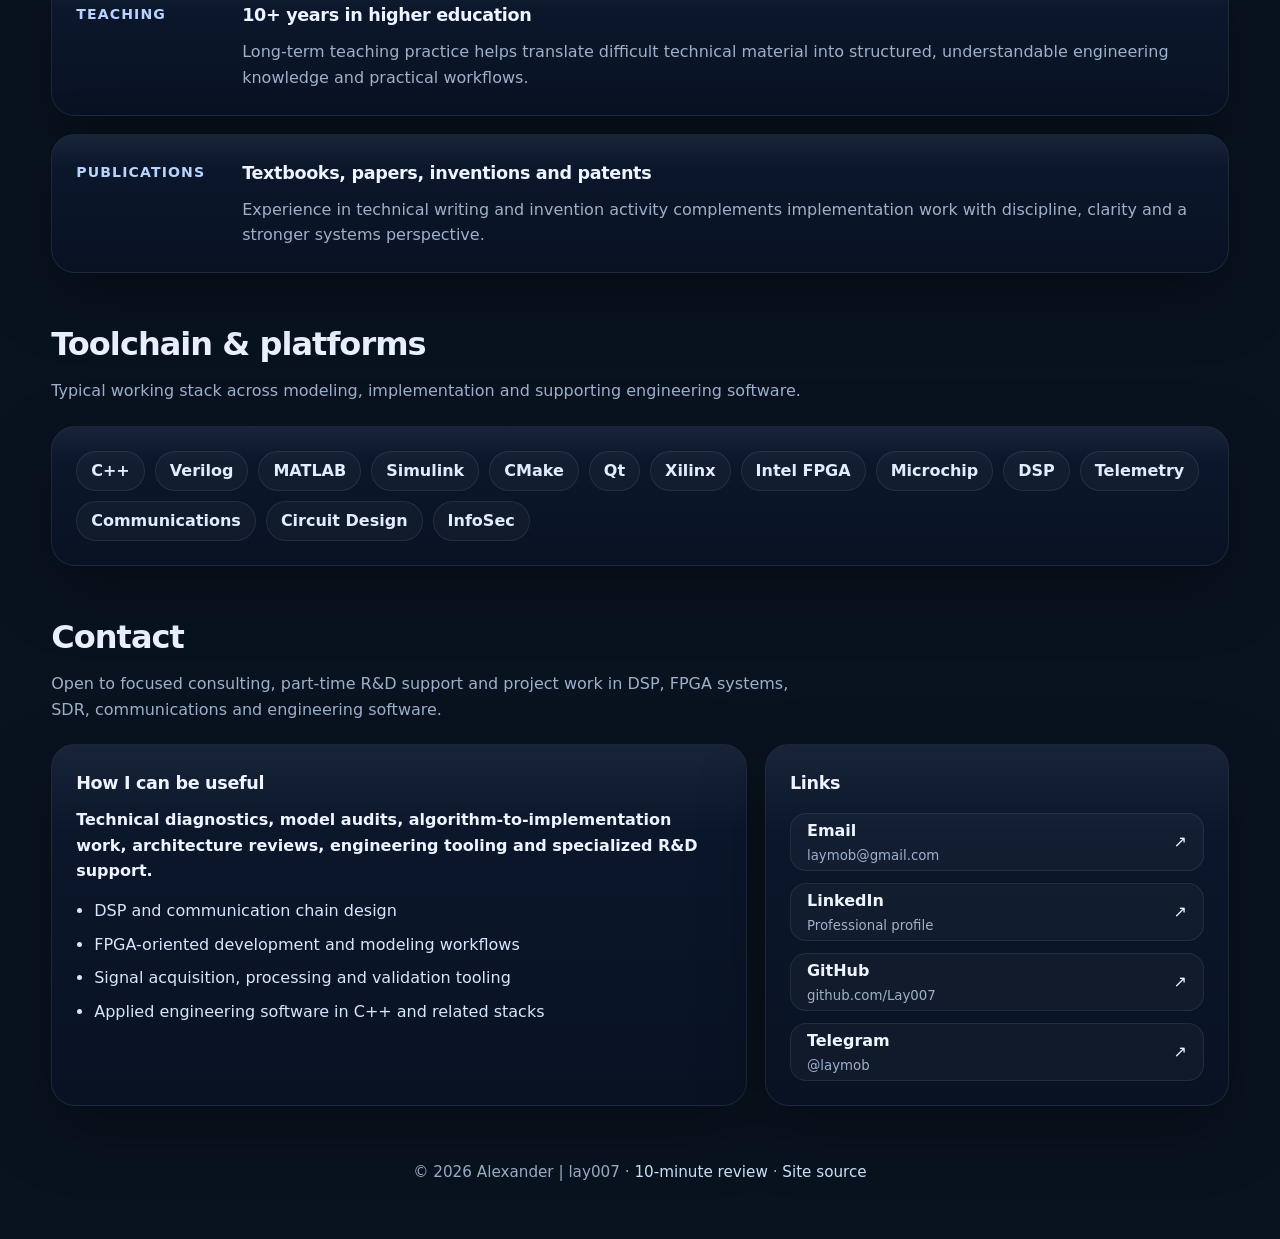
==== commit d2b3d391: "Link case studies from portfolio" ====
--- a/index.html
+++ b/index.html
@@ -83,6 +83,7 @@
         <a href="#pipeline">Pipeline</a>
         <a href="#expertise">Expertise</a>
         <a href="#projects">Projects</a>
+        <a href="case-studies.html">Case studies</a>
         <a href="#services">Services</a>
         <a href="#background">Background</a>
         <a href="#toolchain">Toolchain</a>
@@ -319,6 +320,7 @@
               <span>Open first:</span>
               <a href="https://github.com/Lay007/zynq-sdr-course/blob/main/docs/reviewer-path.md" target="_blank" rel="noopener noreferrer">Reviewer path</a>
               <a href="https://github.com/Lay007/zynq-sdr-course/blob/main/reports/course-evidence-map.md" target="_blank" rel="noopener noreferrer">Evidence map</a>
+              <a href="case-studies.html#qpsk-zynq">Case study</a>
             </p>
             <div class="tags">
               <span class="tag">SDR</span>
@@ -350,6 +352,7 @@
               <span>Open first:</span>
               <a href="https://github.com/Lay007/zynq-lora-phy-positioning/blob/main/docs/matlab-m1-acceptance.md" target="_blank" rel="noopener noreferrer">M1 acceptance</a>
               <a href="https://github.com/Lay007/zynq-lora-phy-positioning/blob/main/docs/roadmap.md" target="_blank" rel="noopener noreferrer">Roadmap</a>
+              <a href="case-studies.html#lora-toa">Case study</a>
             </p>
             <div class="tags">
               <span class="tag">LoRa</span>
@@ -375,6 +378,7 @@
               <span>Open first:</span>
               <a href="https://github.com/Lay007/cpp-dsp-showcase/blob/main/docs/reviewer-quick-check.md" target="_blank" rel="noopener noreferrer">Reviewer quick check</a>
               <a href="https://github.com/Lay007/cpp-dsp-showcase/blob/main/docs/algorithm-evidence-matrix.md" target="_blank" rel="noopener noreferrer">Algorithm evidence matrix</a>
+              <a href="case-studies.html#cpp-dsp">Case study</a>
             </p>
             <div class="tags">
               <span class="tag">C++17</span>
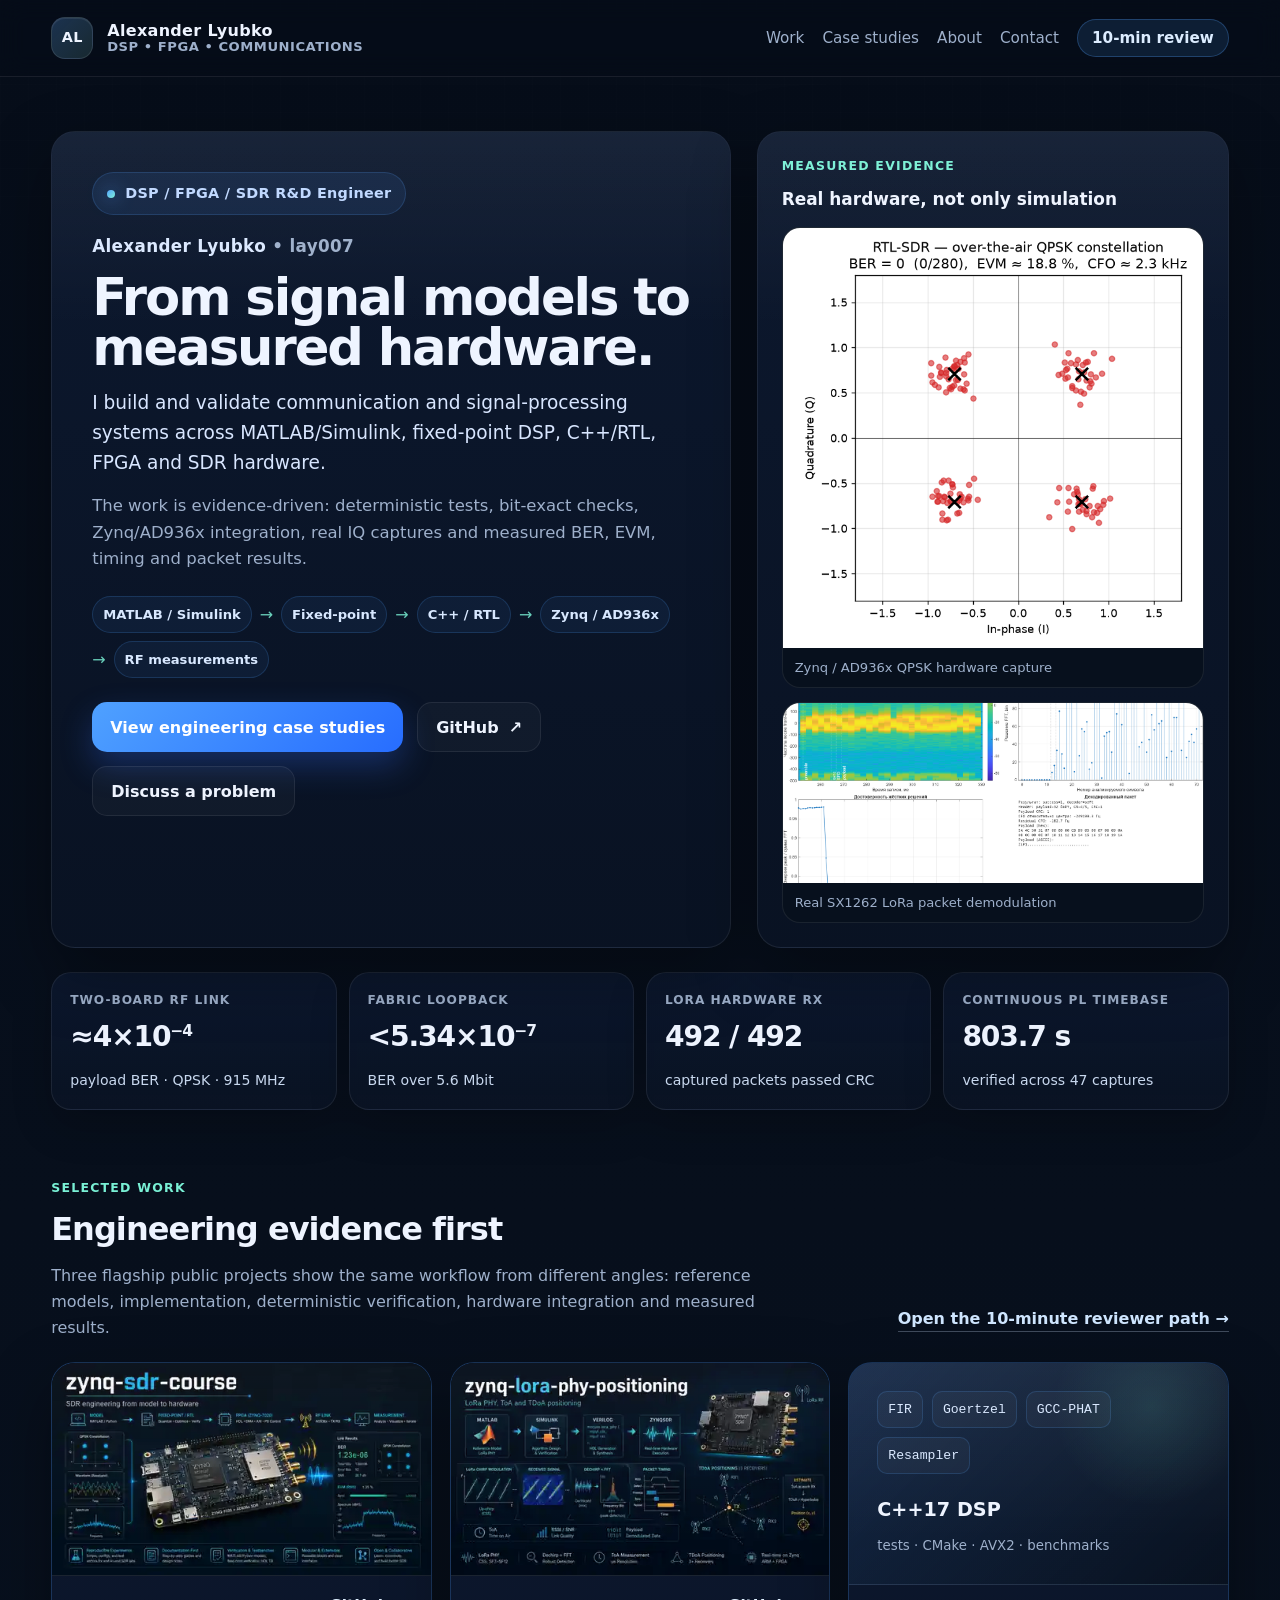
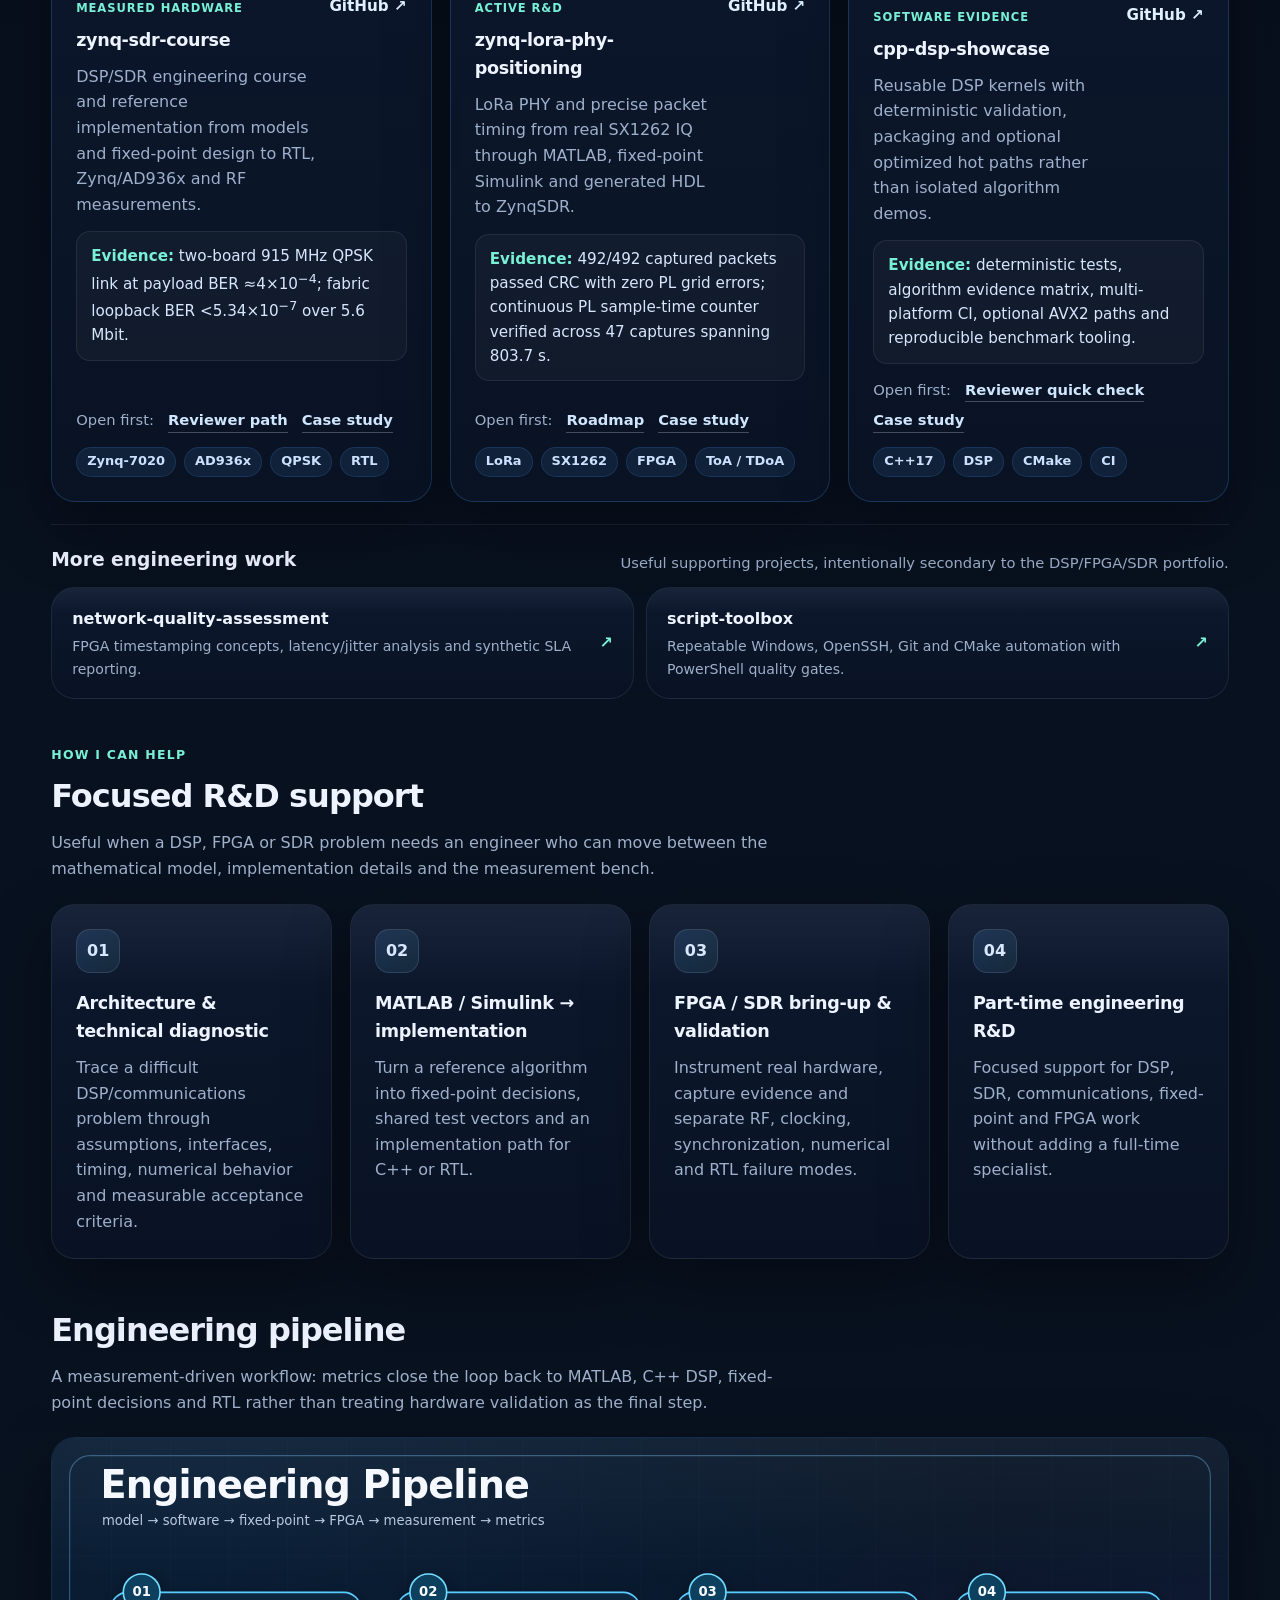
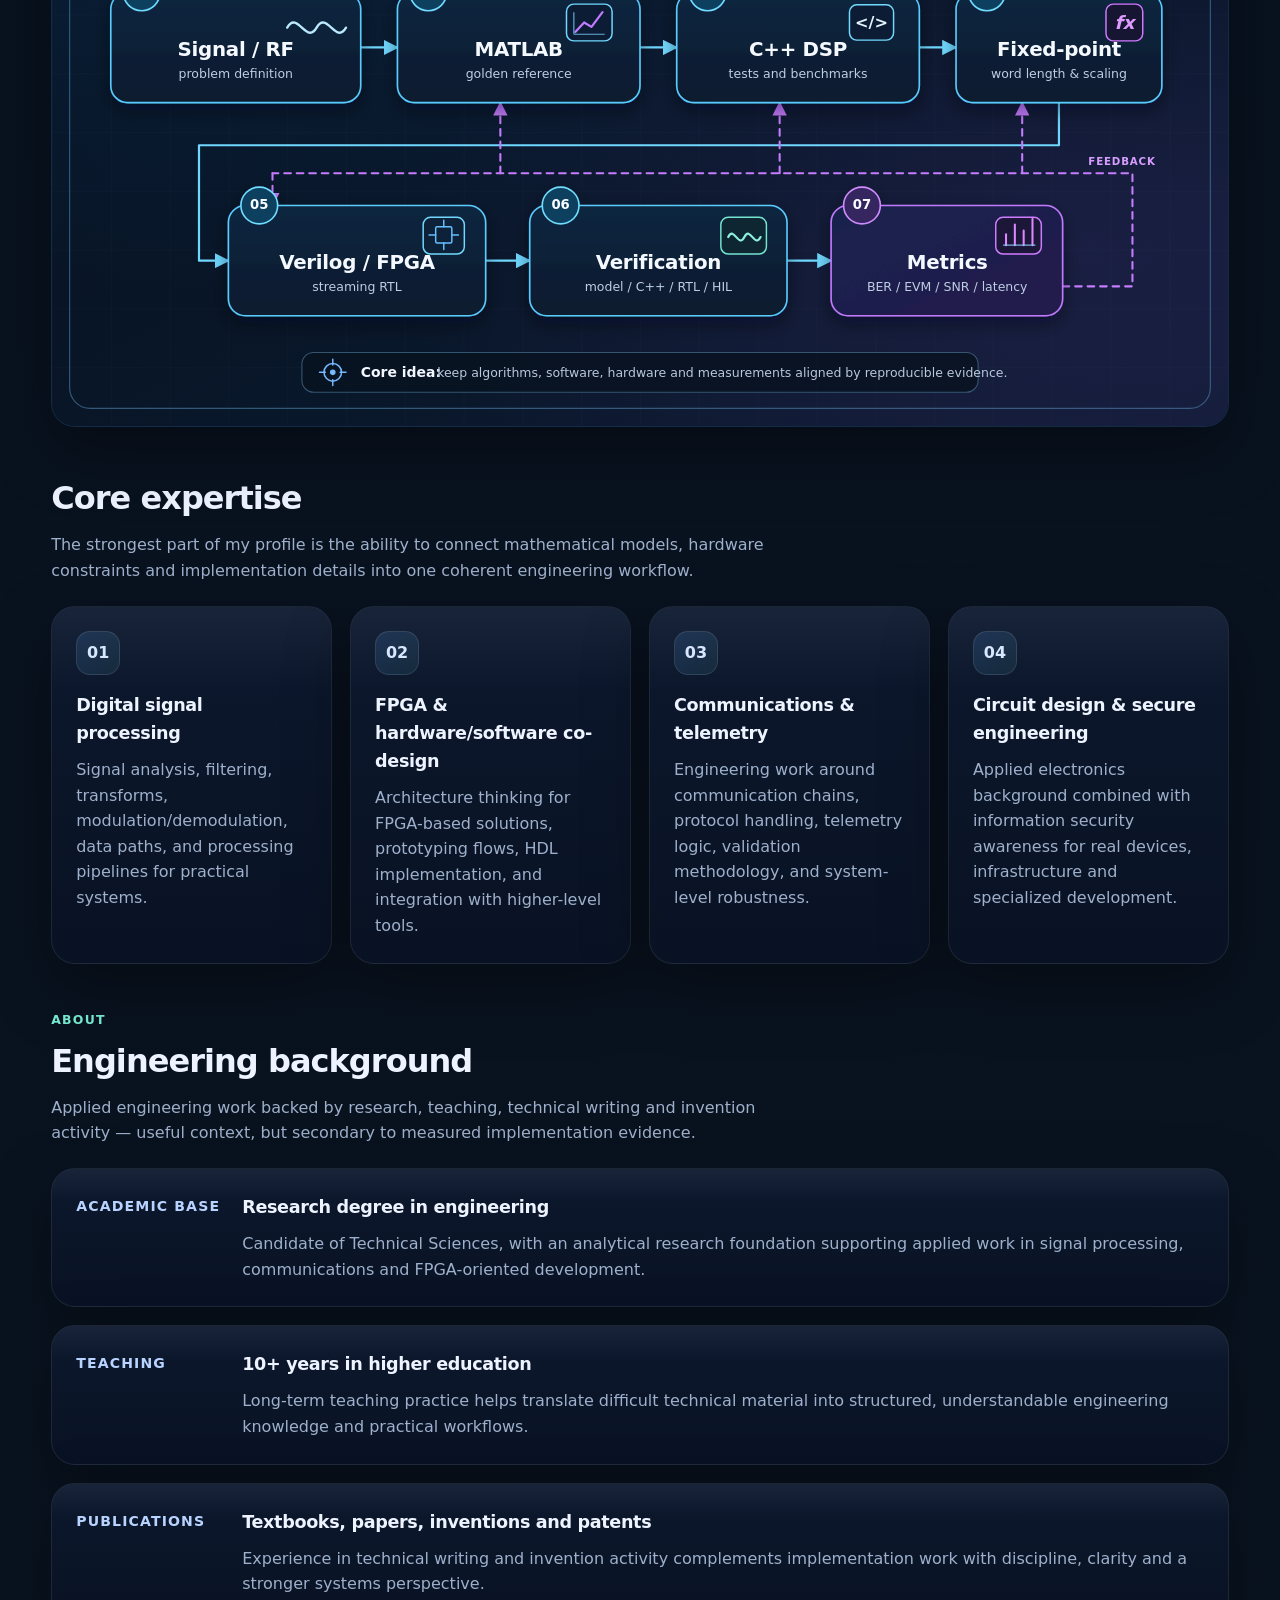
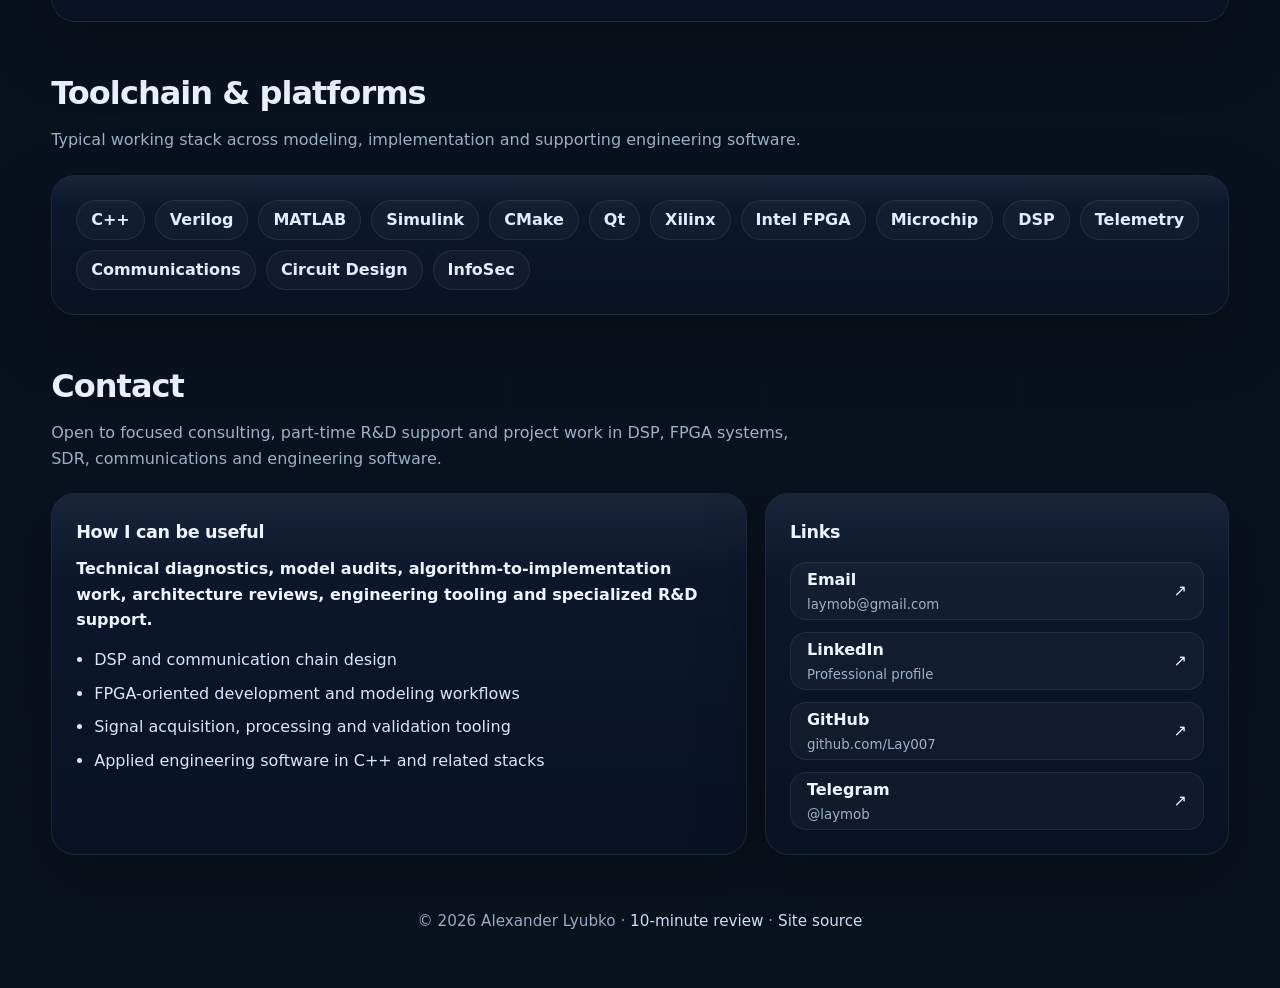
==== commit 91cedc27: "Refocus portfolio on measured engineering evidence" ====
--- a/index.html
+++ b/index.html
@@ -3,12 +3,12 @@
 <head>
   <meta charset="UTF-8" />
   <meta name="viewport" content="width=device-width, initial-scale=1.0" />
-  <title>Alexander | DSP / FPGA / Communications Engineer</title>
+  <title>Alexander Lyubko | DSP / FPGA / SDR Engineer</title>
   <meta
     name="description"
-    content="Alexander (lay007) — DSP/FPGA R&D engineer helping teams move signal-processing algorithms from MATLAB/Simulink to verified C++/Verilog/FPGA implementations."
+    content="Alexander Lyubko (lay007) — DSP/FPGA/SDR R&D engineer building and validating signal-processing systems from MATLAB/Simulink models to C++/RTL, Zynq/AD936x hardware and measured RF results."
   />
-  <meta name="author" content="Alexander | lay007" />
+  <meta name="author" content="Alexander Lyubko | lay007" />
   <meta name="robots" content="index, follow" />
   <meta name="theme-color" content="#08111f" />
   <link rel="canonical" href="https://lay007.github.io/" />
@@ -16,10 +16,10 @@
   <link rel="apple-touch-icon" href="/assets/apple-touch-icon.png" />
   <link rel="stylesheet" href="assets/css/site.css" />
   <meta property="og:site_name" content="lay007 engineering portfolio" />
-  <meta property="og:title" content="Alexander | DSP / FPGA / Communications Engineer" />
+  <meta property="og:title" content="Alexander Lyubko | DSP / FPGA / SDR Engineer" />
   <meta
     property="og:description"
-    content="DSP, SDR and FPGA engineering from MATLAB/Simulink models to verified C++/Verilog implementations, hardware measurements and reproducible evidence."
+    content="DSP, FPGA and SDR engineering from MATLAB/Simulink and fixed-point models to C++/RTL, Zynq/AD936x hardware, RF measurements and reproducible evidence."
   />
   <meta property="og:type" content="website" />
   <meta property="og:locale" content="en_US" />
@@ -30,10 +30,10 @@
   <meta property="og:image:height" content="630" />
   <meta property="og:image:alt" content="Alexander lay007 engineering portfolio: DSP, FPGA and communications projects" />
   <meta name="twitter:card" content="summary_large_image" />
-  <meta name="twitter:title" content="Alexander | DSP / FPGA / Communications Engineer" />
+  <meta name="twitter:title" content="Alexander Lyubko | DSP / FPGA / SDR Engineer" />
   <meta
     name="twitter:description"
-    content="DSP/FPGA R&D portfolio: model-to-implementation work, SDR hardware validation, C++ DSP, Verilog and measurement-driven engineering."
+    content="DSP/FPGA/SDR portfolio: model-to-hardware engineering, C++/RTL implementation, Zynq/AD936x validation and measurement-driven R&D."
   />
   <meta name="twitter:image" content="https://lay007.github.io/assets/social-preview.png" />
   <meta name="twitter:image:alt" content="Alexander lay007 engineering portfolio: DSP, FPGA and communications projects" />
@@ -41,12 +41,12 @@
     {
       "@context": "https://schema.org",
       "@type": "Person",
-      "name": "Alexander",
+      "name": "Alexander Lyubko",
       "alternateName": "lay007",
       "url": "https://lay007.github.io/",
       "email": "mailto:laymob@gmail.com",
-      "jobTitle": "DSP / FPGA / Communications Engineer",
-      "description": "DSP/FPGA R&D engineer helping teams move signal-processing algorithms from MATLAB/Simulink to verified C++/Verilog/FPGA implementations.",
+      "jobTitle": "DSP / FPGA / SDR R&D Engineer",
+      "description": "DSP/FPGA/SDR R&D engineer building and validating signal-processing systems from MATLAB/Simulink and fixed-point models to C++/RTL, Zynq/AD936x hardware and measured RF results.",
       "knowsAbout": [
         "Digital signal processing",
         "FPGA design",
@@ -74,19 +74,15 @@
       <a class="brand" href="#top">
         <span class="brand-mark" aria-hidden="true">AL</span>
         <span class="brand-text">
-          <span>Alexander | lay007</span>
+          <span>Alexander Lyubko</span>
           <span class="muted">DSP • FPGA • Communications</span>
         </span>
       </a>
 
       <div class="nav-links">
-        <a href="#pipeline">Pipeline</a>
-        <a href="#expertise">Expertise</a>
-        <a href="#projects">Projects</a>
+        <a href="#projects">Work</a>
         <a href="case-studies.html">Case studies</a>
-        <a href="#services">Services</a>
-        <a href="#background">Background</a>
-        <a href="#toolchain">Toolchain</a>
+        <a href="#background">About</a>
         <a href="#contact">Contact</a>
         <a class="nav-cta" href="portfolio-review.html">10-min review</a>
       </div>
@@ -97,104 +93,243 @@
     <section class="hero container" id="top">
       <div class="hero-grid">
         <div class="card hero-main">
-          <div class="eyebrow">Candidate of Technical Sciences • Applied R&amp;D Engineer</div>
-          <h1>DSP, FPGA and communications engineering — from theory to working systems.</h1>
+          <div class="eyebrow">DSP / FPGA / SDR R&amp;D Engineer</div>
+          <p class="hero-name">Alexander Lyubko <span>• lay007</span></p>
+          <h1>From signal models to measured hardware.</h1>
 
           <p class="hero-lead">
-            I help R&amp;D teams turn DSP and communication algorithms into verified C++/RTL/FPGA implementations.
+            I build and validate communication and signal-processing systems across
+            MATLAB/Simulink, fixed-point DSP, C++/RTL, FPGA and SDR hardware.
           </p>
 
           <p class="hero-summary">
-            My work connects MATLAB/Simulink reference models, fixed-point design, C++ and Verilog implementation,
-            FPGA/SDR integration, deterministic tests, hardware measurements and engineering reports.
+            The work is evidence-driven: deterministic tests, bit-exact checks, Zynq/AD936x integration,
+            real IQ captures and measured BER, EVM, timing and packet results.
           </p>
 
+          <div class="signal-chain" aria-label="Engineering workflow">
+            <span>MATLAB / Simulink</span><i>→</i>
+            <span>Fixed-point</span><i>→</i>
+            <span>C++ / RTL</span><i>→</i>
+            <span>Zynq / AD936x</span><i>→</i>
+            <span>RF measurements</span>
+          </div>
+
           <div class="hero-actions">
-            <a class="btn btn-primary" href="mailto:laymob@gmail.com?subject=DSP%20%2F%20FPGA%20engineering%20discussion">Discuss an engineering problem</a>
-            <a class="btn btn-secondary" href="portfolio-review.html">10-minute portfolio review</a>
+            <a class="btn btn-primary" href="case-studies.html">View engineering case studies</a>
             <a class="btn btn-secondary" href="https://github.com/Lay007" target="_blank" rel="noopener noreferrer">GitHub <span aria-hidden="true">↗</span></a>
-          </div>
-
-          <div class="hero-meta">
-            <span class="chip">C++</span>
-            <span class="chip">Verilog</span>
-            <span class="chip">MATLAB</span>
-            <span class="chip">Simulink</span>
-            <span class="chip">Xilinx</span>
-            <span class="chip">Intel FPGA</span>
-            <span class="chip">Microchip</span>
-            <span class="chip">DSP</span>
-            <span class="chip">Telemetry</span>
-            <span class="chip">InfoSec</span>
-          </div>
-        </div>
-
-        <aside class="card hero-side" aria-label="Highlights">
-          <div class="signal-panel">
-            <div class="signal-caption">
-              <span>Engineering signal path</span>
-              <span>Design / Validate / Ship</span>
-            </div>
-
-            <svg class="signal-svg" viewBox="0 0 640 180" aria-hidden="true" focusable="false">
-              <defs>
-                <linearGradient id="lineA" x1="0" x2="1">
-                  <stop offset="0%" stop-color="#4fa1ff"/>
-                  <stop offset="100%" stop-color="#79f0d5"/>
-                </linearGradient>
-                <linearGradient id="lineB" x1="0" x2="1">
-                  <stop offset="0%" stop-color="#7f8cff"/>
-                  <stop offset="100%" stop-color="#4fa1ff"/>
-                </linearGradient>
-              </defs>
-              <path d="M0 120 C40 120, 40 50, 80 50 S120 150, 160 150 S200 60, 240 60 S280 130, 320 130 S360 35, 400 35 S440 145, 480 145 S520 82, 560 82 S600 110, 640 110"
-                    fill="none" stroke="url(#lineA)" stroke-width="6" stroke-linecap="round"/>
-              <path d="M0 78 C40 78, 40 128, 80 128 S120 36, 160 36 S200 118, 240 118 S280 90, 320 90 S360 144, 400 144 S440 48, 480 48 S520 118, 560 118 S600 78, 640 78"
-                    fill="none" stroke="url(#lineB)" stroke-width="3.5" stroke-linecap="round" opacity="0.95"/>
-              <g fill="#dff0ff" opacity="0.8">
-                <circle cx="80" cy="50" r="4"/>
-                <circle cx="240" cy="60" r="4"/>
-                <circle cx="400" cy="35" r="4"/>
-                <circle cx="560" cy="82" r="4"/>
-              </g>
-            </svg>
-
-            <div class="signal-legend">
-              <span class="legend-item">DSP pipelines</span>
-              <span class="legend-item">FPGA implementation</span>
-              <span class="legend-item">Communications</span>
-            </div>
-          </div>
-
-          <div class="metrics-grid">
-            <div class="metric">
-              <div class="metric-value">10+</div>
-              <div class="metric-label">years in higher education teaching</div>
-            </div>
-            <div class="metric">
-              <div class="metric-value">3</div>
-              <div class="metric-label">textbooks authored</div>
-            </div>
-            <div class="metric">
-              <div class="metric-value">≈4×10<sup>−4</sup></div>
-              <div class="metric-label">payload BER on a two-board 915&nbsp;MHz QPSK link</div>
-            </div>
-            <div class="metric">
-              <div class="metric-value">R&amp;D</div>
-              <div class="metric-label">publications, inventions and patents</div>
-            </div>
-          </div>
-
-          <a class="start-here" href="portfolio-review.html">
-            <span class="start-here-label">Reviewing the portfolio?</span>
-            <strong>Open the 10-minute evidence&nbsp;path&nbsp;→</strong>
-            <small>Five repositories, what to open first and current limits.</small>
-          </a>
+            <a class="btn btn-secondary" href="mailto:laymob@gmail.com?subject=DSP%20%2F%20FPGA%20engineering%20discussion">Discuss a problem</a>
+          </div>
+        </div>
+
+        <aside class="card hero-side evidence-side" aria-label="Measured engineering evidence">
+          <div class="evidence-side-head">
+            <span class="kicker">Measured evidence</span>
+            <strong>Real hardware, not only simulation</strong>
+          </div>
+
+          <figure class="hero-evidence-figure">
+            <img src="assets/evidence/qpsk-hardware-constellation.png"
+                 alt="Measured QPSK constellation from Zynq SDR hardware validation"
+                 width="960" height="720" />
+            <figcaption>Zynq / AD936x QPSK hardware capture</figcaption>
+          </figure>
+
+          <figure class="hero-evidence-figure hero-evidence-secondary">
+            <img src="assets/evidence/lora-sx1262-demodulation.png"
+                 alt="LoRa SX1262 packet demodulation evidence from the positioning project"
+                 width="1200" height="800" />
+            <figcaption>Real SX1262 LoRa packet demodulation</figcaption>
+          </figure>
         </aside>
       </div>
     </section>
 
+    <section class="proof-strip container" aria-label="Selected measured results">
+      <a class="proof-card" href="https://github.com/Lay007/zynq-sdr-course" target="_blank" rel="noopener noreferrer">
+        <span class="proof-label">Two-board RF link</span>
+        <strong class="proof-value">≈4×10<sup>−4</sup></strong>
+        <span class="proof-detail">payload BER · QPSK · 915 MHz</span>
+      </a>
+      <a class="proof-card" href="https://github.com/Lay007/zynq-sdr-course/blob/main/docs/maturity_matrix.md" target="_blank" rel="noopener noreferrer">
+        <span class="proof-label">Fabric loopback</span>
+        <strong class="proof-value">&lt;5.34×10<sup>−7</sup></strong>
+        <span class="proof-detail">BER over 5.6 Mbit</span>
+      </a>
+      <a class="proof-card" href="https://github.com/Lay007/zynq-lora-phy-positioning" target="_blank" rel="noopener noreferrer">
+        <span class="proof-label">LoRa hardware RX</span>
+        <strong class="proof-value">492 / 492</strong>
+        <span class="proof-detail">captured packets passed CRC</span>
+      </a>
+      <a class="proof-card" href="https://github.com/Lay007/zynq-lora-phy-positioning" target="_blank" rel="noopener noreferrer">
+        <span class="proof-label">Continuous PL timebase</span>
+        <strong class="proof-value">803.7 s</strong>
+        <span class="proof-detail">verified across 47 captures</span>
+      </a>
+    </section>
+
     <div class="container">
+      
+
+      
+
+      
+
+      
+
+      
+
+      
+
+      
+    
+      <section class="section section-first" id="projects">
+        <div class="section-head">
+          <div>
+            <div class="section-kicker">Selected work</div>
+            <h2>Engineering evidence first</h2>
+            <p>
+              Three flagship public projects show the same workflow from different angles:
+              reference models, implementation, deterministic verification, hardware integration and measured results.
+            </p>
+          </div>
+          <a class="text-link section-link" href="portfolio-review.html">Open the 10-minute reviewer path →</a>
+        </div>
+
+        <div class="grid-3 flagship-grid">
+          <article class="card project-card featured">
+            <a class="project-cover" href="https://github.com/Lay007/zynq-sdr-course" target="_blank" rel="noopener noreferrer" aria-label="Open zynq-sdr-course on GitHub">
+              <img src="assets/projects/zynq-sdr-course.webp" alt="zynq-sdr-course model-to-hardware engineering pipeline" loading="lazy" width="480" height="270" />
+            </a>
+            <div class="project-top">
+              <div>
+                <span class="project-status">Measured hardware</span>
+                <h3>zynq-sdr-course</h3>
+                <p>DSP/SDR engineering course and reference implementation from models and fixed-point design to RTL, Zynq/AD936x and RF measurements.</p>
+              </div>
+              <a class="project-link" href="https://github.com/Lay007/zynq-sdr-course" target="_blank" rel="noopener noreferrer">GitHub ↗</a>
+            </div>
+            <p class="project-evidence">
+              <strong>Evidence:</strong> two-board 915 MHz QPSK link at payload BER ≈4×10<sup>−4</sup>;
+              fabric loopback BER &lt;5.34×10<sup>−7</sup> over 5.6 Mbit.
+            </p>
+            <p class="project-open">
+              <span>Open first:</span>
+              <a href="https://github.com/Lay007/zynq-sdr-course/blob/main/docs/reviewer-path.md" target="_blank" rel="noopener noreferrer">Reviewer path</a>
+              <a href="case-studies.html#qpsk-zynq">Case study</a>
+            </p>
+            <div class="tags">
+              <span class="tag">Zynq-7020</span><span class="tag">AD936x</span><span class="tag">QPSK</span><span class="tag">RTL</span>
+            </div>
+          </article>
+
+          <article class="card project-card featured">
+            <a class="project-cover" href="https://github.com/Lay007/zynq-lora-phy-positioning" target="_blank" rel="noopener noreferrer" aria-label="Open zynq-lora-phy-positioning on GitHub">
+              <img src="assets/projects/zynq-lora-phy-positioning.webp" alt="LoRa PHY and positioning implementation pipeline" loading="lazy" width="480" height="270" />
+            </a>
+            <div class="project-top">
+              <div>
+                <span class="project-status">Active R&amp;D</span>
+                <h3>zynq-lora-phy-positioning</h3>
+                <p>LoRa PHY and precise packet timing from real SX1262 IQ through MATLAB, fixed-point Simulink and generated HDL to ZynqSDR.</p>
+              </div>
+              <a class="project-link" href="https://github.com/Lay007/zynq-lora-phy-positioning" target="_blank" rel="noopener noreferrer">GitHub ↗</a>
+            </div>
+            <p class="project-evidence">
+              <strong>Evidence:</strong> 492/492 captured packets passed CRC with zero PL grid errors;
+              continuous PL sample-time counter verified across 47 captures spanning 803.7 s.
+            </p>
+            <p class="project-open">
+              <span>Open first:</span>
+              <a href="https://github.com/Lay007/zynq-lora-phy-positioning/blob/main/docs/roadmap.md" target="_blank" rel="noopener noreferrer">Roadmap</a>
+              <a href="case-studies.html#lora-toa">Case study</a>
+            </p>
+            <div class="tags">
+              <span class="tag">LoRa</span><span class="tag">SX1262</span><span class="tag">FPGA</span><span class="tag">ToA / TDoA</span>
+            </div>
+          </article>
+
+          <article class="card project-card featured">
+            <div class="code-visual" aria-hidden="true">
+              <span>FIR</span><span>Goertzel</span><span>GCC-PHAT</span><span>Resampler</span>
+              <strong>C++17 DSP</strong>
+              <small>tests · CMake · AVX2 · benchmarks</small>
+            </div>
+            <div class="project-top">
+              <div>
+                <span class="project-status">Software evidence</span>
+                <h3>cpp-dsp-showcase</h3>
+                <p>Reusable DSP kernels with deterministic validation, packaging and optional optimized hot paths rather than isolated algorithm demos.</p>
+              </div>
+              <a class="project-link" href="https://github.com/Lay007/cpp-dsp-showcase" target="_blank" rel="noopener noreferrer">GitHub ↗</a>
+            </div>
+            <p class="project-evidence">
+              <strong>Evidence:</strong> deterministic tests, algorithm evidence matrix, multi-platform CI,
+              optional AVX2 paths and reproducible benchmark tooling.
+            </p>
+            <p class="project-open">
+              <span>Open first:</span>
+              <a href="https://github.com/Lay007/cpp-dsp-showcase/blob/main/docs/reviewer-quick-check.md" target="_blank" rel="noopener noreferrer">Reviewer quick check</a>
+              <a href="case-studies.html#cpp-dsp">Case study</a>
+            </p>
+            <div class="tags">
+              <span class="tag">C++17</span><span class="tag">DSP</span><span class="tag">CMake</span><span class="tag">CI</span>
+            </div>
+          </article>
+        </div>
+
+        <div class="more-work">
+          <div class="more-work-head">
+            <h3>More engineering work</h3>
+            <p>Useful supporting projects, intentionally secondary to the DSP/FPGA/SDR portfolio.</p>
+          </div>
+          <div class="more-work-grid">
+            <a class="card compact-project" href="https://github.com/Lay007/network-quality-assessment" target="_blank" rel="noopener noreferrer">
+              <div><strong>network-quality-assessment</strong><span>FPGA timestamping concepts, latency/jitter analysis and synthetic SLA reporting.</span></div><b aria-hidden="true">↗</b>
+            </a>
+            <a class="card compact-project" href="https://github.com/Lay007/script-toolbox" target="_blank" rel="noopener noreferrer">
+              <div><strong>script-toolbox</strong><span>Repeatable Windows, OpenSSH, Git and CMake automation with PowerShell quality gates.</span></div><b aria-hidden="true">↗</b>
+            </a>
+          </div>
+        </div>
+      </section>
+
+      <section class="section" id="services">
+        <div class="section-head">
+          <div>
+            <div class="section-kicker">How I can help</div>
+            <h2>Focused R&amp;D support</h2>
+            <p>
+              Useful when a DSP, FPGA or SDR problem needs an engineer who can move between the mathematical model,
+              implementation details and the measurement bench.
+            </p>
+          </div>
+        </div>
+
+        <div class="grid-4">
+          <article class="card info-card">
+            <div class="icon-box" aria-hidden="true">01</div>
+            <h3>Architecture &amp; technical diagnostic</h3>
+            <p>Trace a difficult DSP/communications problem through assumptions, interfaces, timing, numerical behavior and measurable acceptance criteria.</p>
+          </article>
+          <article class="card info-card">
+            <div class="icon-box" aria-hidden="true">02</div>
+            <h3>MATLAB / Simulink → implementation</h3>
+            <p>Turn a reference algorithm into fixed-point decisions, shared test vectors and an implementation path for C++ or RTL.</p>
+          </article>
+          <article class="card info-card">
+            <div class="icon-box" aria-hidden="true">03</div>
+            <h3>FPGA / SDR bring-up &amp; validation</h3>
+            <p>Instrument real hardware, capture evidence and separate RF, clocking, synchronization, numerical and RTL failure modes.</p>
+          </article>
+          <article class="card info-card">
+            <div class="icon-box" aria-hidden="true">04</div>
+            <h3>Part-time engineering R&amp;D</h3>
+            <p>Focused support for DSP, SDR, communications, fixed-point and FPGA work without adding a full-time specialist.</p>
+          </article>
+        </div>
+      </section>
+
       <section class="section" id="pipeline">
         <div class="section-head">
           <div>
@@ -251,201 +386,13 @@
         </div>
       </section>
 
-      <section class="section" id="services">
-        <div class="section-head">
-          <div>
-            <h2>Focused engineering support</h2>
-            <p>
-              Practical consulting and part-time R&amp;D support for teams that need signal-processing depth
-              without adding a full-time specialist.
-            </p>
-          </div>
-        </div>
-
-        <div class="grid-4">
-          <article class="card info-card">
-            <div class="icon-box" aria-hidden="true">A</div>
-            <h3>DSP / FPGA technical diagnostic</h3>
-            <p>Review a difficult signal-processing problem, architecture, model or implementation and define measurable next steps.</p>
-          </article>
-
-          <article class="card info-card">
-            <div class="icon-box" aria-hidden="true">B</div>
-            <h3>MATLAB / Simulink model audit</h3>
-            <p>Check algorithm behavior, numerical assumptions, reference vectors, test coverage and implementation risks.</p>
-          </article>
-
-          <article class="card info-card">
-            <div class="icon-box" aria-hidden="true">C</div>
-            <h3>Model to C++ / RTL / FPGA</h3>
-            <p>Move a verified DSP algorithm toward implementation with shared test vectors, fixed-point decisions and acceptance criteria.</p>
-          </article>
-
-          <article class="card info-card">
-            <div class="icon-box" aria-hidden="true">D</div>
-            <h3>Focused R&amp;D support</h3>
-            <p>Part-time technical support and mentoring for DSP, SDR, communications, fixed-point and FPGA-oriented projects.</p>
-          </article>
-        </div>
-      </section>
-
-      <section class="section" id="projects">
-        <div class="section-head">
-          <div>
-            <h2>Selected projects</h2>
-            <p>
-              Public repositories that best reflect practical engineering depth: SDR education, LoRa PHY and positioning research,
-              C++ DSP, network measurement and workstation automation. Each card names the evidence to open first.
-            </p>
-          </div>
-        </div>
-
-        <div class="grid-2">
-          <article class="card project-card featured">
-            <a class="project-cover" href="https://github.com/Lay007/zynq-sdr-course" target="_blank" rel="noopener noreferrer" aria-label="Open zynq-sdr-course on GitHub">
-              <img src="assets/projects/zynq-sdr-course.webp" alt="zynq-sdr-course engineering pipeline from model and RTL to Zynq SDR hardware and RF measurement" loading="lazy" width="480" height="270" />
-            </a>
-            <div class="project-top">
-              <div>
-                <h3>zynq-sdr-course</h3>
-                <p>A bilingual SDR course from DSP models and fixed-point design through HDL flow, Zynq/AD9363 RF work and IQ analysis to final projects.</p>
-              </div>
-              <a class="project-link" href="https://github.com/Lay007/zynq-sdr-course" target="_blank" rel="noopener noreferrer">Open<span class="sr-only"> zynq-sdr-course on GitHub</span> <span aria-hidden="true">↗</span></a>
-            </div>
-            <p class="project-evidence">
-              <strong>Evidence:</strong> in-fabric QPSK modem on Zynq-7020 + AD9361 closed on a two-board 915&nbsp;MHz RF link
-              (payload BER ≈4×10<sup>−4</sup>); CI-checked HDL, synchronization and IQ-recording labs.
-            </p>
-            <p class="project-open">
-              <span>Open first:</span>
-              <a href="https://github.com/Lay007/zynq-sdr-course/blob/main/docs/reviewer-path.md" target="_blank" rel="noopener noreferrer">Reviewer path</a>
-              <a href="https://github.com/Lay007/zynq-sdr-course/blob/main/reports/course-evidence-map.md" target="_blank" rel="noopener noreferrer">Evidence map</a>
-              <a href="case-studies.html#qpsk-zynq">Case study</a>
-            </p>
-            <div class="tags">
-              <span class="tag">SDR</span>
-              <span class="tag">DSP</span>
-              <span class="tag">FPGA</span>
-              <span class="tag">Zynq</span>
-              <span class="tag">Education</span>
-            </div>
-          </article>
-
-          <article class="card project-card featured">
-            <a class="project-cover" href="https://github.com/Lay007/zynq-lora-phy-positioning" target="_blank" rel="noopener noreferrer" aria-label="Open zynq-lora-phy-positioning on GitHub">
-              <img src="assets/projects/zynq-lora-phy-positioning.webp" alt="zynq-lora-phy-positioning LoRa PHY pipeline from MATLAB and Simulink to Verilog, ZynqSDR and TDoA positioning" loading="lazy" width="480" height="270" />
-            </a>
-            <div class="project-top">
-              <div>
-                <h3>zynq-lora-phy-positioning</h3>
-                <p>LoRa PHY and ToA/TDoA positioning with real SX1262 IQ, a MATLAB reference, streaming fixed-point Simulink, generated Verilog and synthesis evidence.</p>
-              </div>
-              <a class="project-link" href="https://github.com/Lay007/zynq-lora-phy-positioning" target="_blank" rel="noopener noreferrer">Open<span class="sr-only"> zynq-lora-phy-positioning on GitHub</span> <span aria-hidden="true">↗</span></a>
-            </div>
-            <p class="project-evidence">
-              <strong>Evidence:</strong> real over-the-air SX1262 packets decode on ZynqSDR with valid payload CRC.
-              In the latest 500-attempt guard-image campaign, all 492 captured packets passed CRC with zero PL grid errors;
-              a continuous PL sample-time counter was also verified across 47 captures spanning 803.7&nbsp;s.
-              Controlled delay calibration and synchronized multi-receiver TDoA remain open.
-            </p>
-            <p class="project-open">
-              <span>Open first:</span>
-              <a href="https://github.com/Lay007/zynq-lora-phy-positioning/blob/main/docs/matlab-m1-acceptance.md" target="_blank" rel="noopener noreferrer">M1 acceptance</a>
-              <a href="https://github.com/Lay007/zynq-lora-phy-positioning/blob/main/docs/roadmap.md" target="_blank" rel="noopener noreferrer">Roadmap</a>
-              <a href="case-studies.html#lora-toa">Case study</a>
-            </p>
-            <div class="tags">
-              <span class="tag">LoRa</span>
-              <span class="tag">MATLAB</span>
-              <span class="tag">Simulink</span>
-              <span class="tag">FPGA</span>
-              <span class="tag">TDoA</span>
-            </div>
-          </article>
-
-          <article class="card project-card">
-            <div class="project-top">
-              <div>
-                <h3>cpp-dsp-showcase</h3>
-                <p>C++17 DSP library with FIR design and filtering, Goertzel tone detection, GCC-PHAT delay estimation and rational resampling, packaged for downstream CMake projects.</p>
-              </div>
-              <a class="project-link" href="https://github.com/Lay007/cpp-dsp-showcase" target="_blank" rel="noopener noreferrer">Open<span class="sr-only"> cpp-dsp-showcase on GitHub</span> <span aria-hidden="true">↗</span></a>
-            </div>
-            <p class="project-evidence">
-              <strong>Evidence:</strong> deterministic unit tests, optional AVX2 hot paths, generated benchmark reports and multi-platform CI.
-            </p>
-            <p class="project-open">
-              <span>Open first:</span>
-              <a href="https://github.com/Lay007/cpp-dsp-showcase/blob/main/docs/reviewer-quick-check.md" target="_blank" rel="noopener noreferrer">Reviewer quick check</a>
-              <a href="https://github.com/Lay007/cpp-dsp-showcase/blob/main/docs/algorithm-evidence-matrix.md" target="_blank" rel="noopener noreferrer">Algorithm evidence matrix</a>
-              <a href="case-studies.html#cpp-dsp">Case study</a>
-            </p>
-            <div class="tags">
-              <span class="tag">C++17</span>
-              <span class="tag">DSP</span>
-              <span class="tag">CMake</span>
-              <span class="tag">Benchmarks</span>
-            </div>
-          </article>
-
-          <article class="card project-card">
-            <div class="project-top">
-              <div>
-                <h3>network-quality-assessment</h3>
-                <p>Hardware-assisted network performance testing with FPGA timestamping and methodology aligned with RFC 2544 and ITU-T Y.1564.</p>
-              </div>
-              <a class="project-link" href="https://github.com/Lay007/network-quality-assessment" target="_blank" rel="noopener noreferrer">Open<span class="sr-only"> network-quality-assessment on GitHub</span> <span aria-hidden="true">↗</span></a>
-            </div>
-            <p class="project-evidence">
-              <strong>Evidence:</strong> hardware-free synthetic SLA pipeline checked in CI and a committed sample result package;
-              the reviewer checklist keeps synthetic demos separate from hardware measurements.
-            </p>
-            <p class="project-open">
-              <span>Open first:</span>
-              <a href="https://github.com/Lay007/network-quality-assessment/blob/master/docs/synthetic-sla-demo.md" target="_blank" rel="noopener noreferrer">Synthetic SLA demo</a>
-              <a href="https://github.com/Lay007/network-quality-assessment/blob/master/docs/reviewer-acceptance-checklist.md" target="_blank" rel="noopener noreferrer">Reviewer checklist</a>
-            </p>
-            <div class="tags">
-              <span class="tag">Go</span>
-              <span class="tag">FPGA</span>
-              <span class="tag">Networking</span>
-              <span class="tag">Validation</span>
-            </div>
-          </article>
-
-          <article class="card project-card wide">
-            <div class="project-top">
-              <div>
-                <h3>script-toolbox</h3>
-                <p>Reusable PowerShell automation for Windows OpenSSH key-only access, Git onboarding, CMake and Visual Studio Build Tools setup.</p>
-              </div>
-              <a class="project-link" href="https://github.com/Lay007/script-toolbox" target="_blank" rel="noopener noreferrer">Open<span class="sr-only"> script-toolbox on GitHub</span> <span aria-hidden="true">↗</span></a>
-            </div>
-            <p class="project-evidence">
-              <strong>Evidence:</strong> CI parses every script through the PowerShell AST, checks Markdown links and runs PSScriptAnalyzer.
-            </p>
-            <p class="project-open">
-              <span>Open first:</span>
-              <a href="https://github.com/Lay007/script-toolbox/blob/main/docs/ci-quality-gates.md" target="_blank" rel="noopener noreferrer">CI quality gates</a>
-              <a href="https://github.com/Lay007/script-toolbox/blob/main/docs/engineering-safety-model.md" target="_blank" rel="noopener noreferrer">Safety model</a>
-            </p>
-            <div class="tags">
-              <span class="tag">PowerShell</span>
-              <span class="tag">Windows</span>
-              <span class="tag">DevOps</span>
-              <span class="tag">Automation</span>
-            </div>
-          </article>
-        </div>
-      </section>
-
       <section class="section" id="background">
         <div class="section-head">
           <div>
-            <h2>Background</h2>
-            <p>
-              A profile shaped not only by software delivery, but also by academic work,
-              teaching practice, technical writing and invention activity.
+            <div class="section-kicker">About</div>
+            <h2>Engineering background</h2>
+            <p>
+              Applied engineering work backed by research, teaching, technical writing and invention activity — useful context, but secondary to measured implementation evidence.
             </p>
           </div>
         </div>
@@ -454,10 +401,9 @@
           <article class="card timeline-card">
             <div class="timeline-label">Academic base</div>
             <div>
-              <h3>Candidate of Technical Sciences</h3>
+              <h3>Research degree in engineering</h3>
               <p>
-                Strong analytical and research foundation supporting applied work in signal processing,
-                communications, FPGA-oriented development and engineering methodology.
+                Candidate of Technical Sciences, with an analytical research foundation supporting applied work in signal processing, communications and FPGA-oriented development.
               </p>
             </div>
           </article>
@@ -580,12 +526,12 @@
           </aside>
         </div>
       </section>
-    </div>
+</div>
   </main>
 
   <footer class="footer container">
     <p>
-      © <span id="year">2026</span> Alexander | lay007 ·
+      © <span id="year">2026</span> Alexander Lyubko ·
       <a href="portfolio-review.html">10-minute review</a> ·
       <a href="https://github.com/Lay007/lay007.github.io" target="_blank" rel="noopener noreferrer">Site source</a>
     </p>
--- a/assets/css/site.css
+++ b/assets/css/site.css
@@ -1043,3 +1043,330 @@
     height: 38px;
   }
 }
+
+
+/* 2026-09 portfolio evidence refresh */
+
+.section-first {
+  padding-top: 48px;
+}
+
+.section-kicker,
+.kicker {
+  display: block;
+  margin-bottom: 6px;
+  color: var(--primary-2);
+  font-size: 0.78rem;
+  font-weight: 800;
+  letter-spacing: 0.10em;
+  text-transform: uppercase;
+}
+
+.section-link {
+  flex: none;
+  margin-bottom: 8px;
+}
+
+.hero-name {
+  margin: 18px 0 -4px;
+  color: #dbe9ff;
+  font-size: 1.05rem;
+  font-weight: 800;
+  letter-spacing: 0.02em;
+}
+
+.hero-name span {
+  color: var(--muted);
+  font-weight: 650;
+}
+
+.signal-chain {
+  display: flex;
+  flex-wrap: wrap;
+  align-items: center;
+  gap: 8px;
+  margin: 20px 0 24px;
+}
+
+.signal-chain span {
+  padding: 7px 10px;
+  border: 1px solid rgba(79, 161, 255, 0.18);
+  border-radius: 999px;
+  background: rgba(79, 161, 255, 0.07);
+  color: #d8e8ff;
+  font-size: 0.82rem;
+  font-weight: 700;
+}
+
+.signal-chain i {
+  color: var(--primary-2);
+  font-style: normal;
+  opacity: 0.85;
+}
+
+.evidence-side {
+  gap: 14px;
+}
+
+.evidence-side-head {
+  display: grid;
+  gap: 4px;
+}
+
+.evidence-side-head strong {
+  font-size: 1.06rem;
+}
+
+.hero-evidence-figure,
+.case-figure {
+  margin: 0;
+  overflow: hidden;
+  border: 1px solid var(--line);
+  border-radius: 18px;
+  background: #07101d;
+}
+
+.hero-evidence-figure img,
+.case-figure img {
+  width: 100%;
+  height: auto;
+  background: #fff;
+}
+
+.hero-evidence-figure figcaption,
+.case-figure figcaption {
+  padding: 10px 12px;
+  color: var(--muted);
+  font-size: 0.82rem;
+  line-height: 1.45;
+}
+
+.hero-evidence-secondary img {
+  max-height: 180px;
+  object-fit: cover;
+  object-position: center;
+}
+
+.proof-strip {
+  display: grid;
+  grid-template-columns: repeat(4, minmax(0, 1fr));
+  gap: 12px;
+  padding: 4px 0 20px;
+}
+
+.proof-card {
+  display: grid;
+  gap: 5px;
+  min-height: 138px;
+  padding: 18px;
+  border: 1px solid var(--line);
+  border-radius: 20px;
+  background: linear-gradient(180deg, rgba(13, 25, 48, 0.88), rgba(10, 19, 36, 0.86));
+  box-shadow: 0 16px 40px rgba(0,0,0,0.20);
+  transition: transform 0.2s ease, border-color 0.2s ease;
+}
+
+.proof-card:hover {
+  transform: translateY(-2px);
+  border-color: rgba(79,161,255,0.30);
+}
+
+.proof-label {
+  color: var(--muted);
+  font-size: 0.76rem;
+  font-weight: 800;
+  letter-spacing: 0.08em;
+  text-transform: uppercase;
+}
+
+.proof-value {
+  color: var(--text);
+  font-size: clamp(1.45rem, 2.2vw, 2rem);
+  line-height: 1.05;
+  letter-spacing: -0.04em;
+}
+
+.proof-value sup {
+  font-size: 0.55em;
+}
+
+.proof-detail {
+  margin-top: auto;
+  color: #c8d8ee;
+  font-size: 0.88rem;
+}
+
+.grid-3 {
+  display: grid;
+  grid-template-columns: repeat(3, minmax(0, 1fr));
+  gap: 18px;
+}
+
+.flagship-grid .project-card {
+  min-width: 0;
+}
+
+.project-status {
+  display: inline-flex;
+  margin-bottom: 8px;
+  color: var(--primary-2);
+  font-size: 0.72rem;
+  font-weight: 800;
+  letter-spacing: 0.08em;
+  text-transform: uppercase;
+}
+
+.code-visual {
+  min-height: 210px;
+  margin: calc(var(--project-pad) * -1) calc(var(--project-pad) * -1) 4px;
+  padding: 28px;
+  display: flex;
+  flex-wrap: wrap;
+  align-content: center;
+  gap: 9px;
+  border-bottom: 1px solid var(--line);
+  background:
+    radial-gradient(circle at 80% 20%, rgba(121,240,213,0.12), transparent 28%),
+    linear-gradient(135deg, rgba(79,161,255,0.12), rgba(8,17,31,0.96));
+}
+
+.code-visual span {
+  padding: 7px 10px;
+  border: 1px solid rgba(79,161,255,0.18);
+  border-radius: 10px;
+  color: #d9e8ff;
+  background: rgba(255,255,255,0.035);
+  font-family: ui-monospace, SFMono-Regular, Menlo, Consolas, monospace;
+  font-size: 0.82rem;
+}
+
+.code-visual strong,
+.code-visual small {
+  flex-basis: 100%;
+}
+
+.code-visual strong {
+  margin-top: 12px;
+  font-size: 1.2rem;
+}
+
+.code-visual small {
+  color: var(--muted);
+}
+
+.more-work {
+  margin-top: 22px;
+  padding-top: 20px;
+  border-top: 1px solid var(--line);
+}
+
+.more-work-head {
+  display: flex;
+  justify-content: space-between;
+  gap: 24px;
+  align-items: end;
+  margin-bottom: 12px;
+}
+
+.more-work-head h3,
+.more-work-head p {
+  margin: 0;
+}
+
+.more-work-head p {
+  max-width: 620px;
+  color: var(--muted);
+  font-size: 0.92rem;
+}
+
+.more-work-grid {
+  display: grid;
+  grid-template-columns: repeat(2, minmax(0, 1fr));
+  gap: 12px;
+}
+
+.compact-project {
+  display: flex;
+  justify-content: space-between;
+  gap: 18px;
+  align-items: center;
+  padding: 18px 20px;
+  box-shadow: none;
+  transition: transform 0.2s ease, border-color 0.2s ease;
+}
+
+.compact-project:hover {
+  transform: translateY(-1px);
+  border-color: rgba(79,161,255,0.28);
+}
+
+.compact-project strong,
+.compact-project span {
+  display: block;
+}
+
+.compact-project span {
+  margin-top: 4px;
+  color: var(--muted);
+  font-size: 0.88rem;
+}
+
+.compact-project b {
+  color: var(--primary-2);
+}
+
+.case-figure {
+  margin: 18px 0 20px;
+  border-color: rgba(79,161,255,0.18);
+}
+
+.case-figure img {
+  max-height: 560px;
+  object-fit: contain;
+}
+
+.case-code-visual {
+  min-height: 180px;
+  margin: 18px 0 20px;
+  border: 1px solid var(--line);
+  border-radius: 18px;
+}
+
+@media (max-width: 1080px) {
+  .proof-strip {
+    grid-template-columns: repeat(2, minmax(0, 1fr));
+  }
+
+  .grid-3 {
+    grid-template-columns: 1fr;
+  }
+
+  .flagship-grid .project-card {
+    max-width: 820px;
+  }
+}
+
+@media (max-width: 720px) {
+  .proof-strip,
+  .more-work-grid {
+    grid-template-columns: 1fr;
+  }
+
+  .proof-card {
+    min-height: 112px;
+  }
+
+  .more-work-head {
+    align-items: start;
+    flex-direction: column;
+    gap: 6px;
+  }
+
+  .signal-chain i {
+    display: none;
+  }
+
+  .hero-evidence-secondary img {
+    max-height: none;
+  }
+}
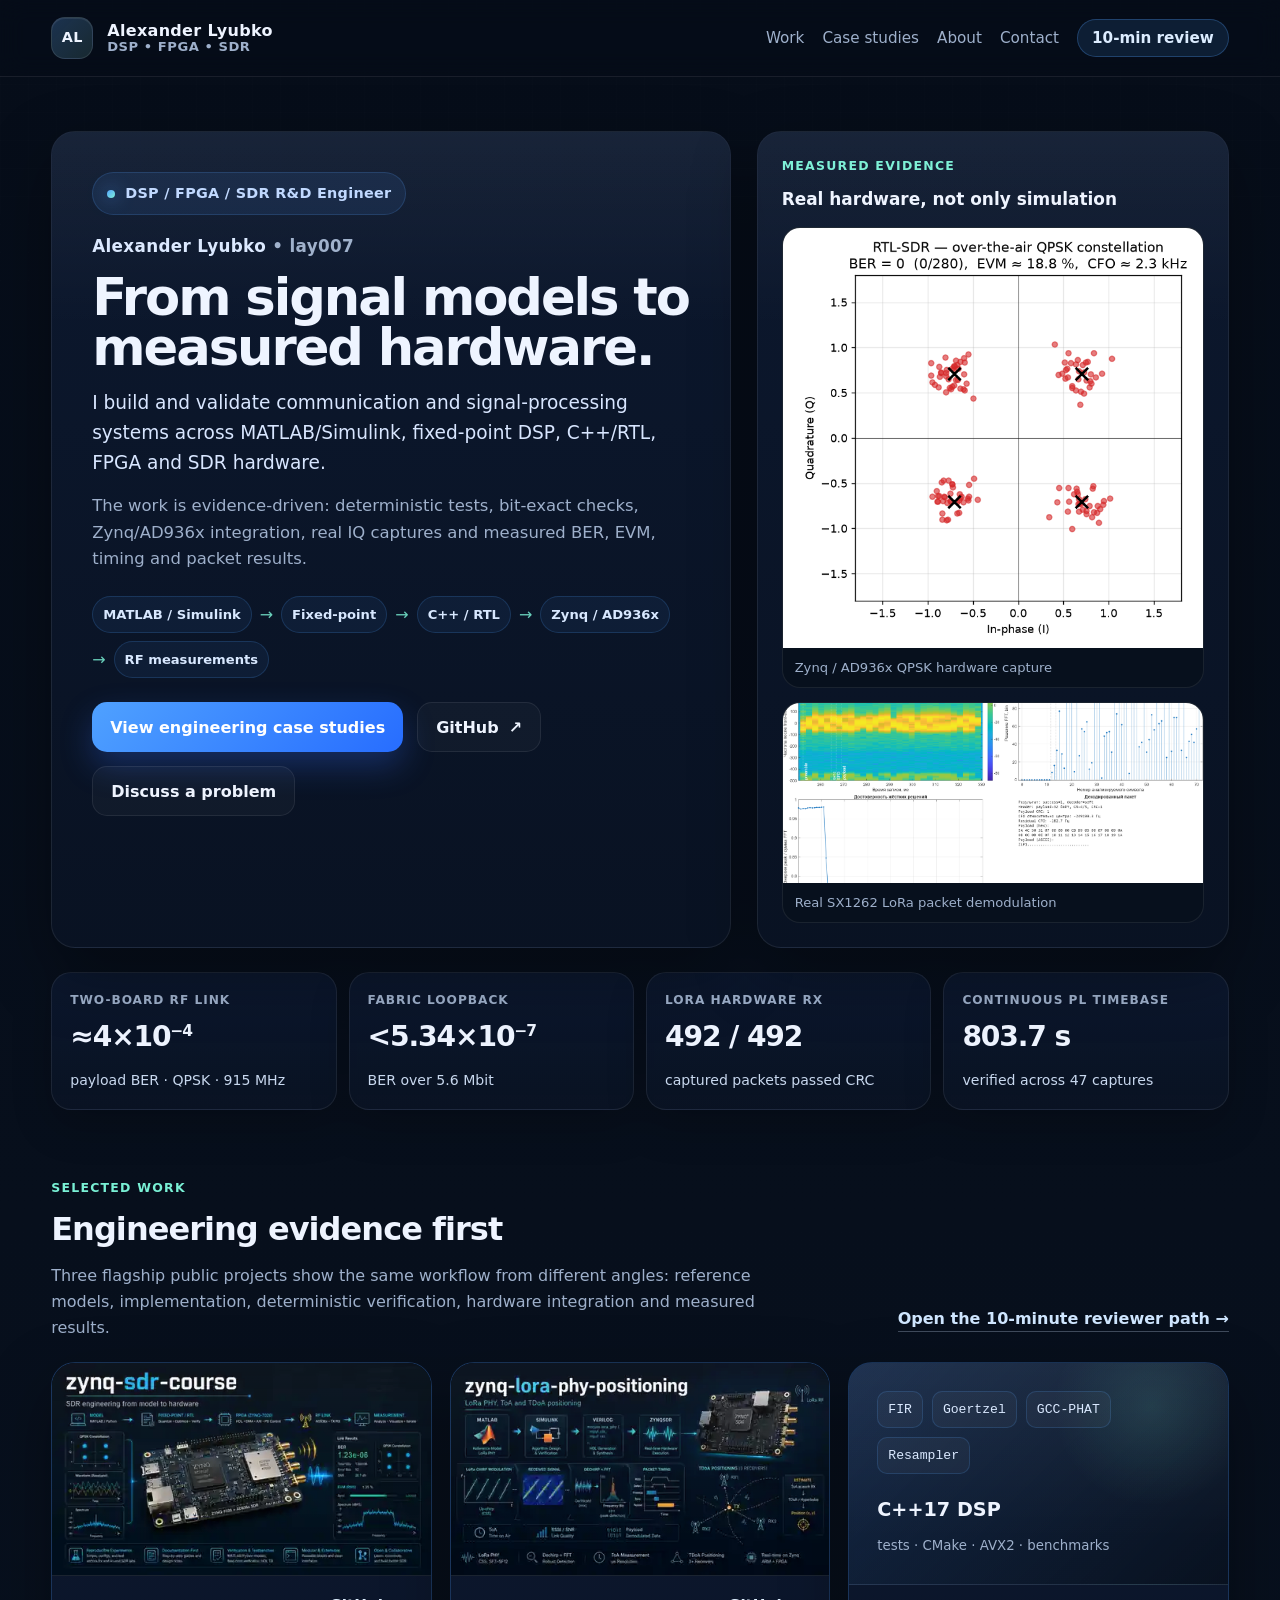
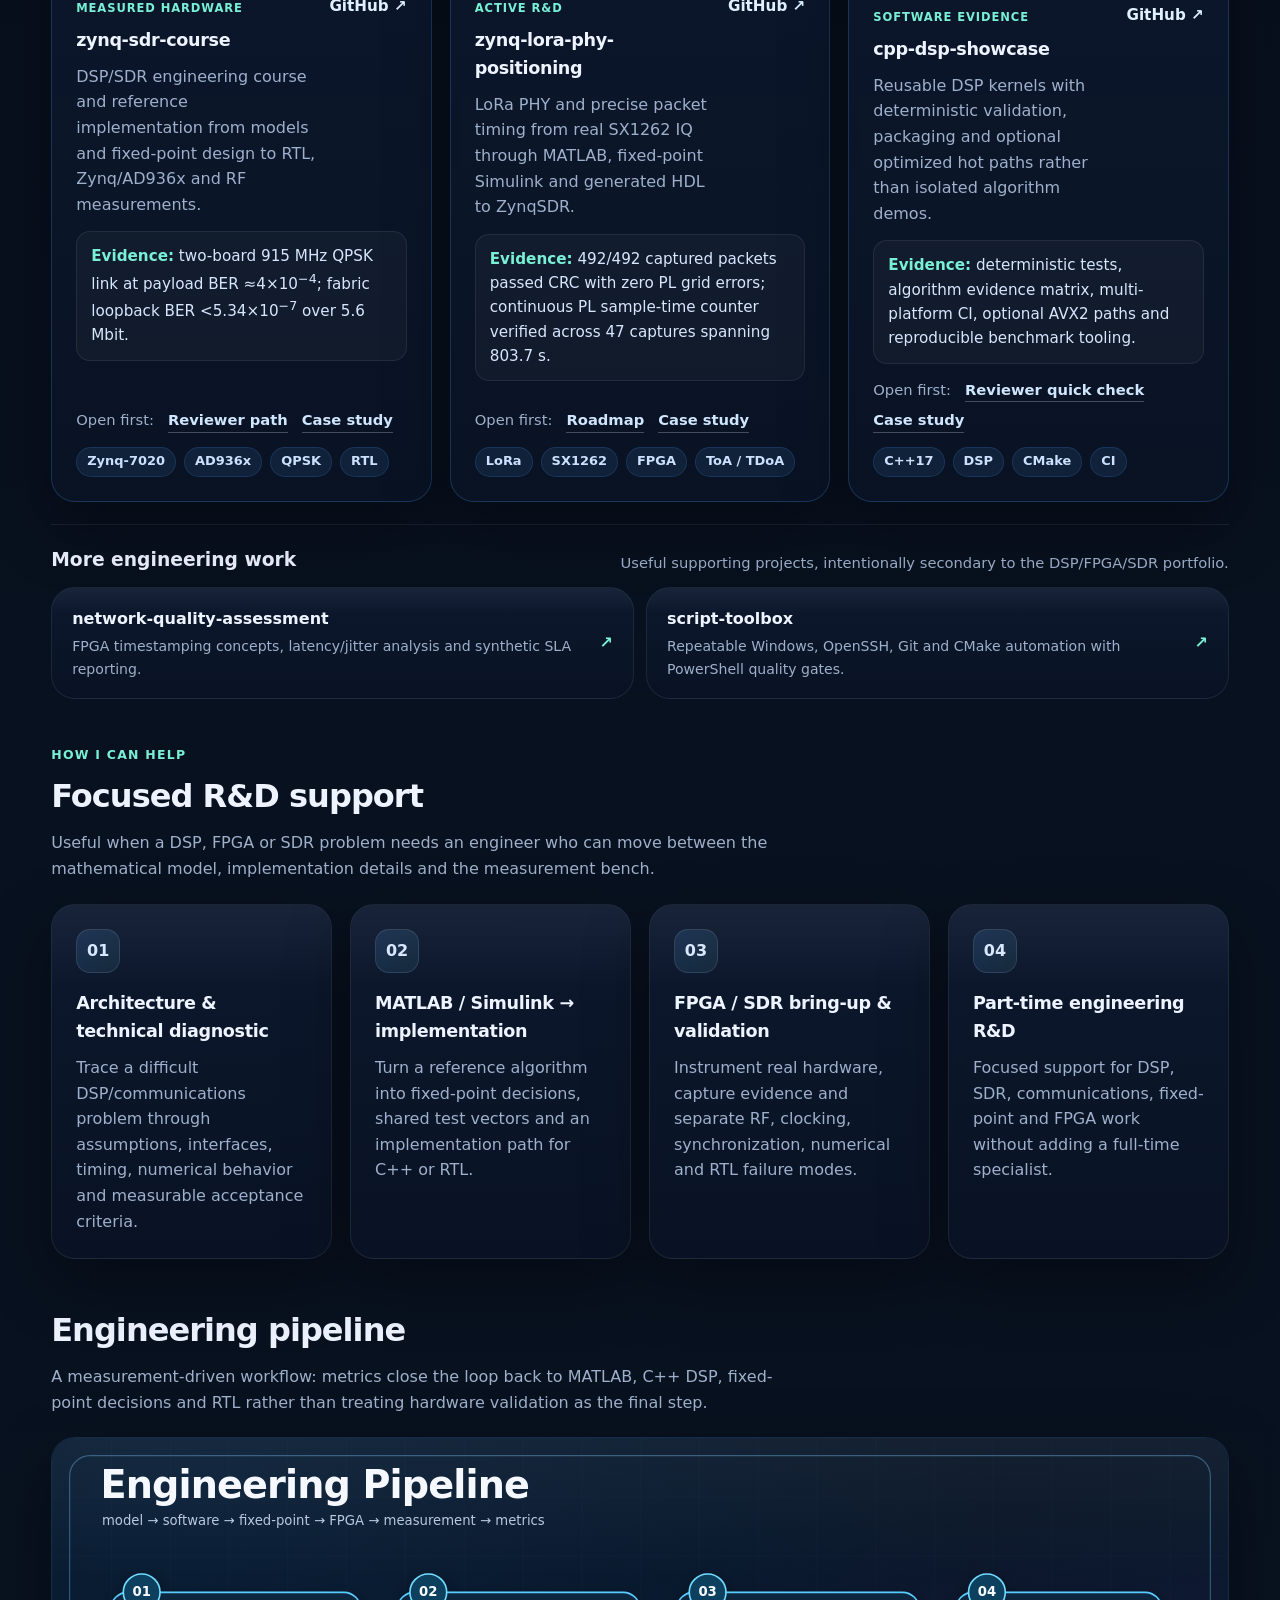
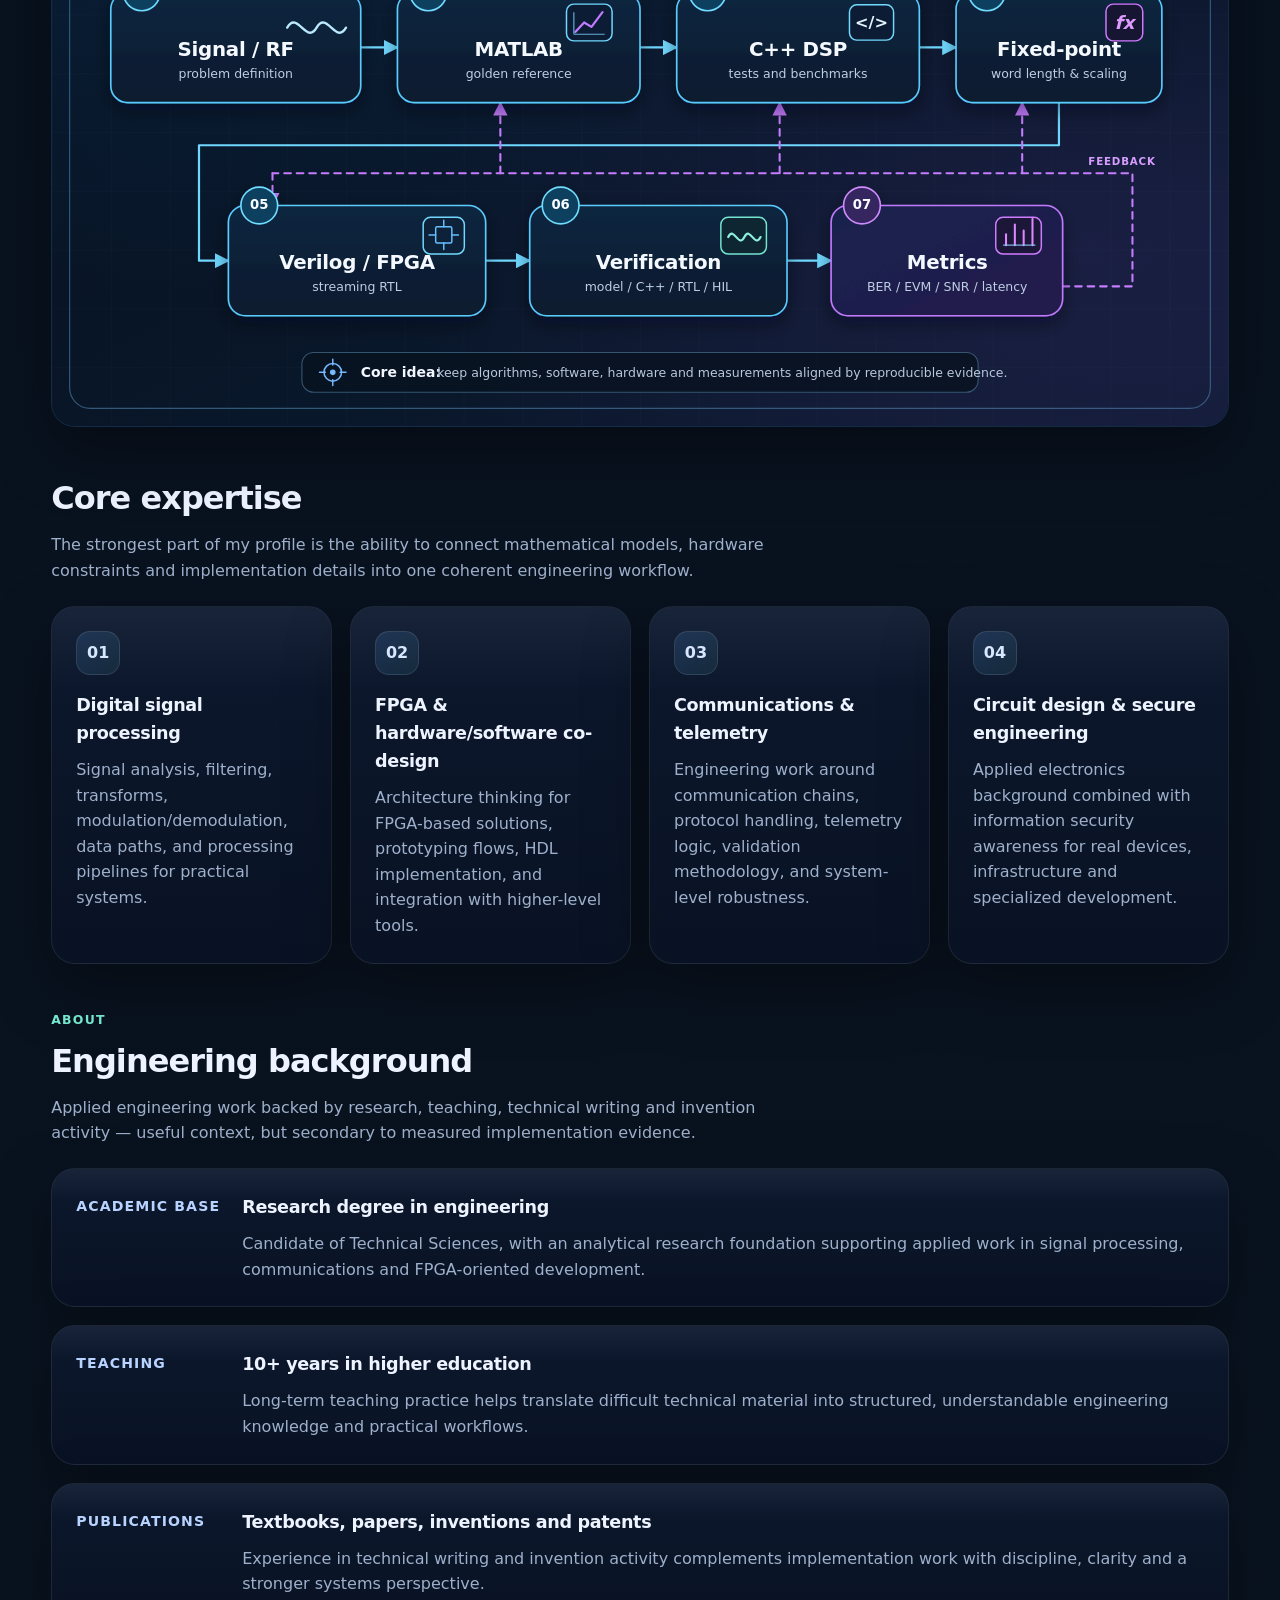
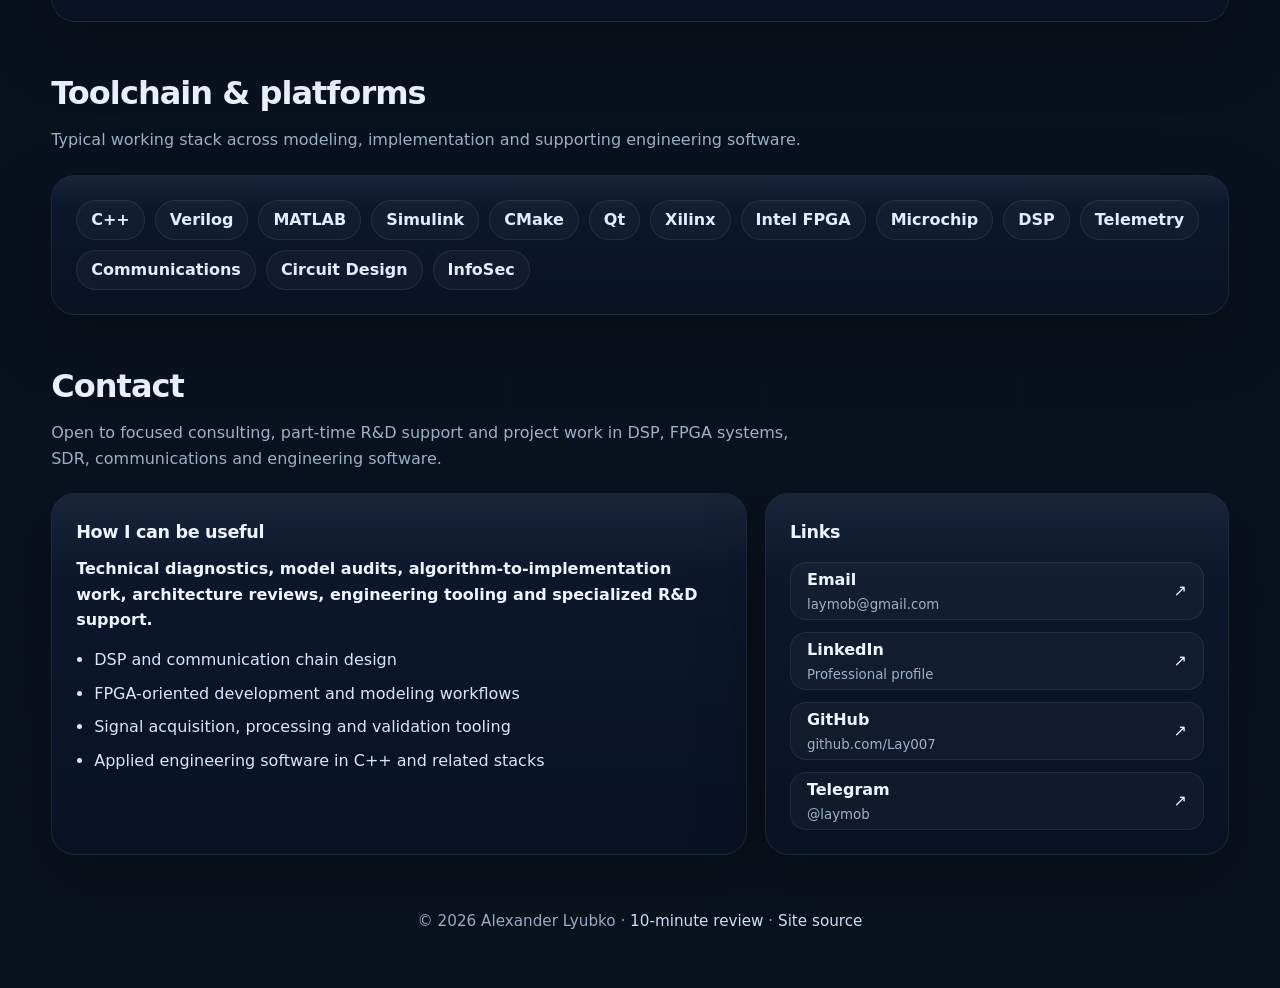
==== commit 7f015473: "Polish portfolio identity and markup" ====
--- a/index.html
+++ b/index.html
@@ -15,7 +15,7 @@
   <link rel="icon" href="/favicon.svg" type="image/svg+xml" />
   <link rel="apple-touch-icon" href="/assets/apple-touch-icon.png" />
   <link rel="stylesheet" href="assets/css/site.css" />
-  <meta property="og:site_name" content="lay007 engineering portfolio" />
+  <meta property="og:site_name" content="Alexander Lyubko engineering portfolio" />
   <meta property="og:title" content="Alexander Lyubko | DSP / FPGA / SDR Engineer" />
   <meta
     property="og:description"
@@ -28,7 +28,7 @@
   <meta property="og:image:type" content="image/png" />
   <meta property="og:image:width" content="1200" />
   <meta property="og:image:height" content="630" />
-  <meta property="og:image:alt" content="Alexander lay007 engineering portfolio: DSP, FPGA and communications projects" />
+  <meta property="og:image:alt" content="Alexander Lyubko engineering portfolio: DSP, FPGA and SDR projects" />
   <meta name="twitter:card" content="summary_large_image" />
   <meta name="twitter:title" content="Alexander Lyubko | DSP / FPGA / SDR Engineer" />
   <meta
@@ -36,7 +36,7 @@
     content="DSP/FPGA/SDR portfolio: model-to-hardware engineering, C++/RTL implementation, Zynq/AD936x validation and measurement-driven R&D."
   />
   <meta name="twitter:image" content="https://lay007.github.io/assets/social-preview.png" />
-  <meta name="twitter:image:alt" content="Alexander lay007 engineering portfolio: DSP, FPGA and communications projects" />
+  <meta name="twitter:image:alt" content="Alexander Lyubko engineering portfolio: DSP, FPGA and SDR projects" />
   <script type="application/ld+json">
     {
       "@context": "https://schema.org",
@@ -75,7 +75,7 @@
         <span class="brand-mark" aria-hidden="true">AL</span>
         <span class="brand-text">
           <span>Alexander Lyubko</span>
-          <span class="muted">DSP • FPGA • Communications</span>
+          <span class="muted">DSP • FPGA • SDR</span>
         </span>
       </a>
 
@@ -169,20 +169,6 @@
     </section>
 
     <div class="container">
-      
-
-      
-
-      
-
-      
-
-      
-
-      
-
-      
-    
       <section class="section section-first" id="projects">
         <div class="section-head">
           <div>
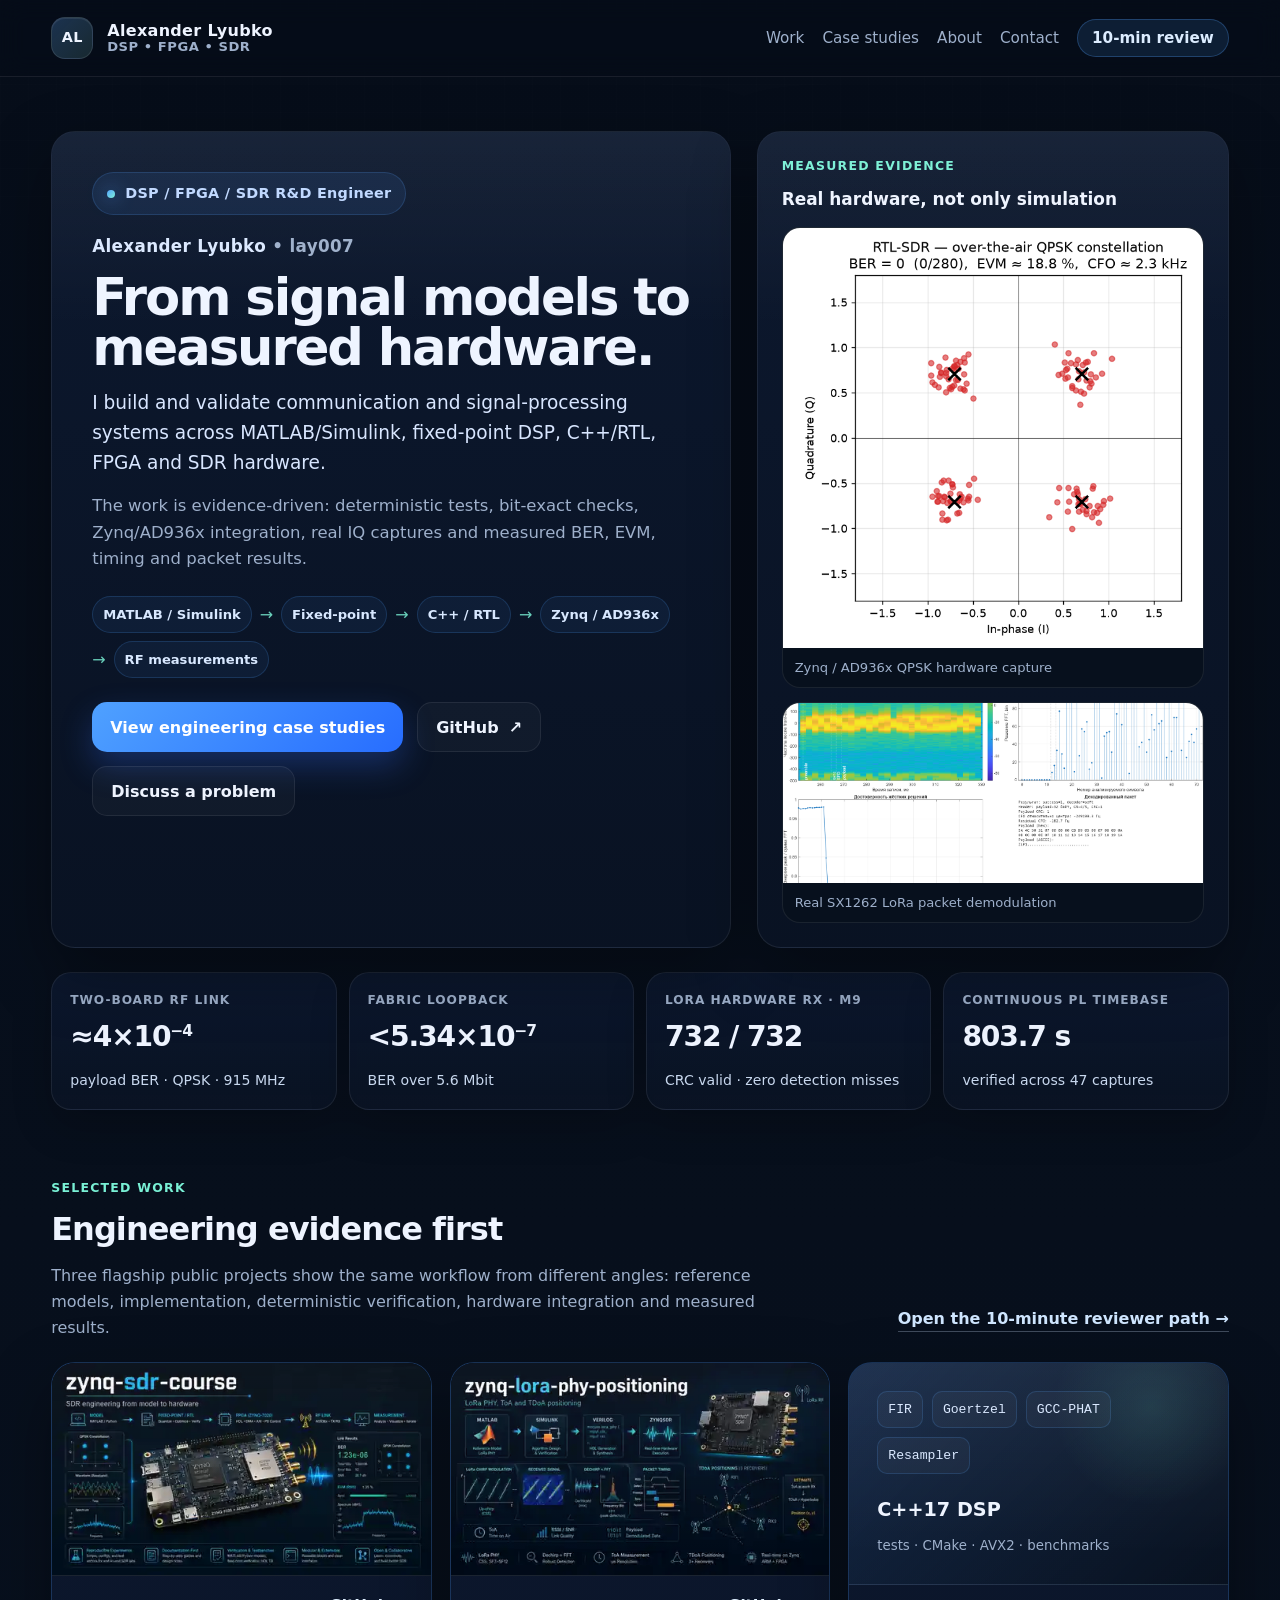
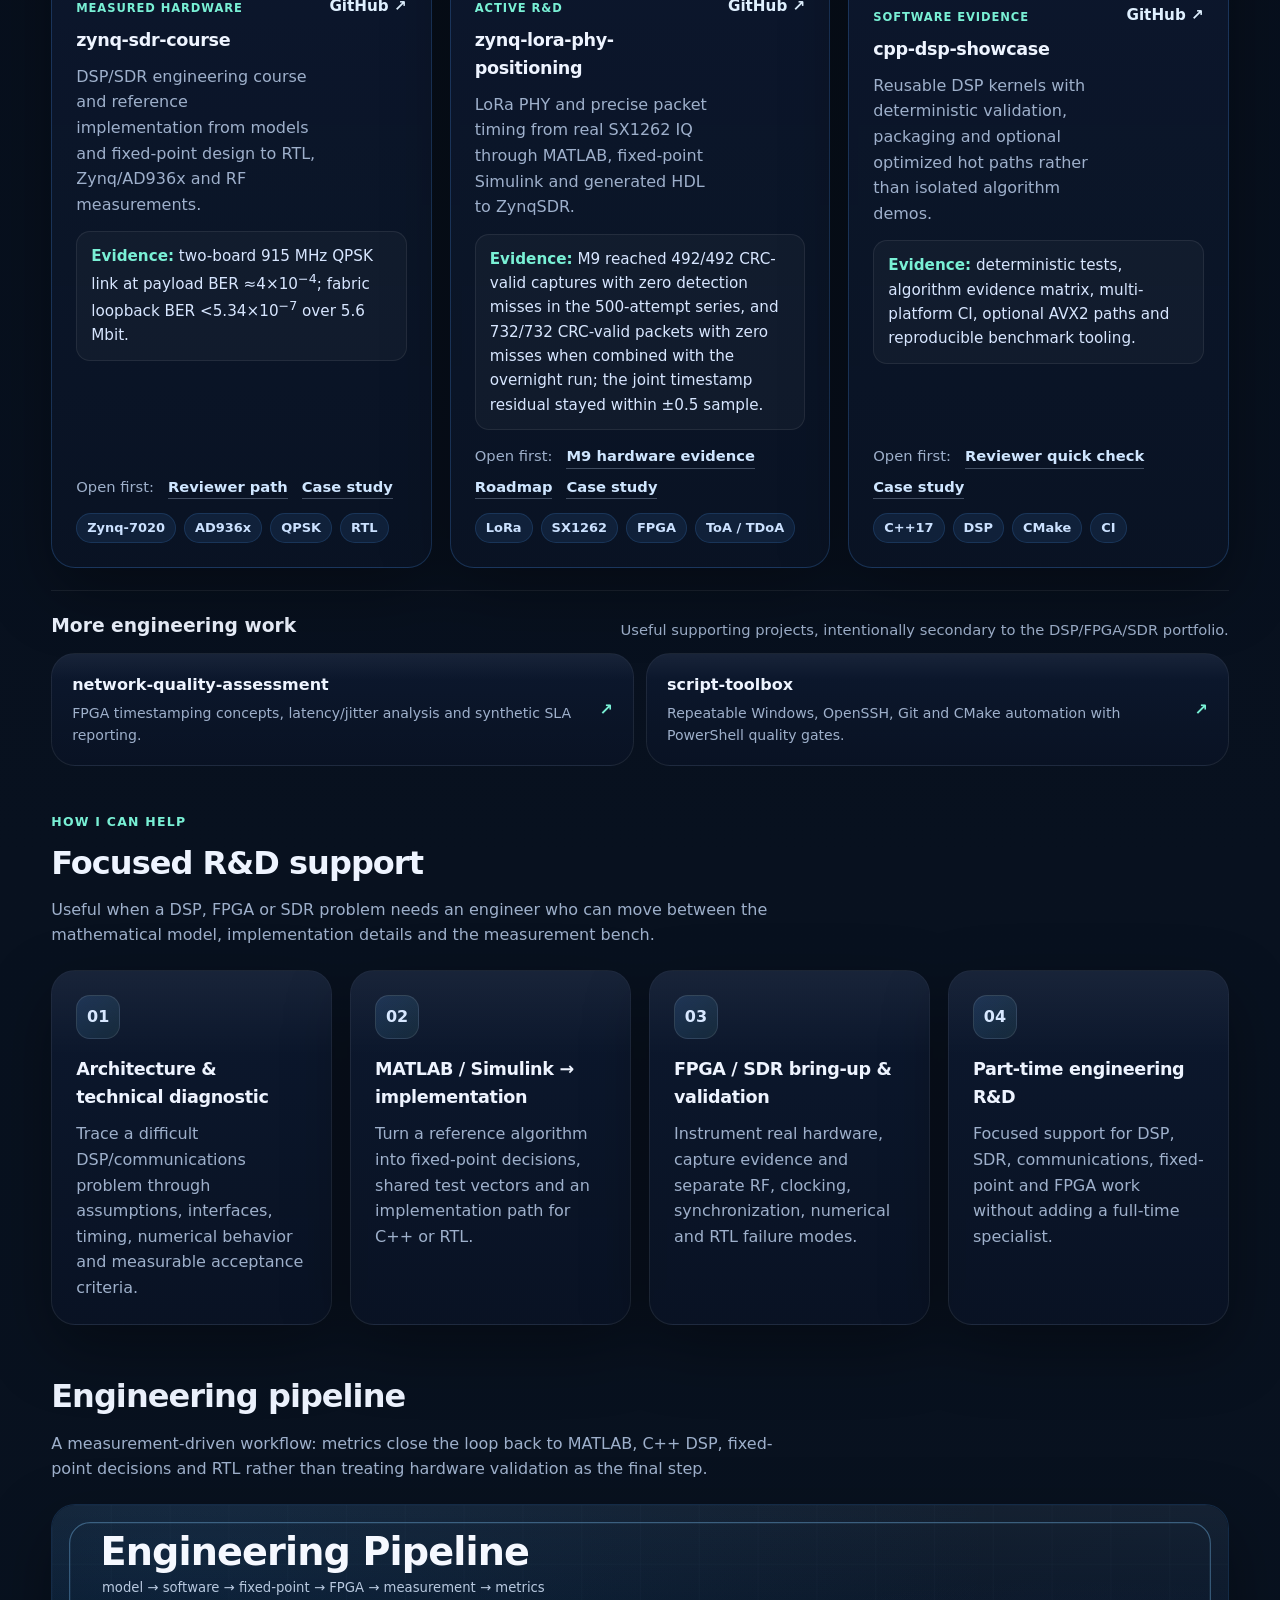
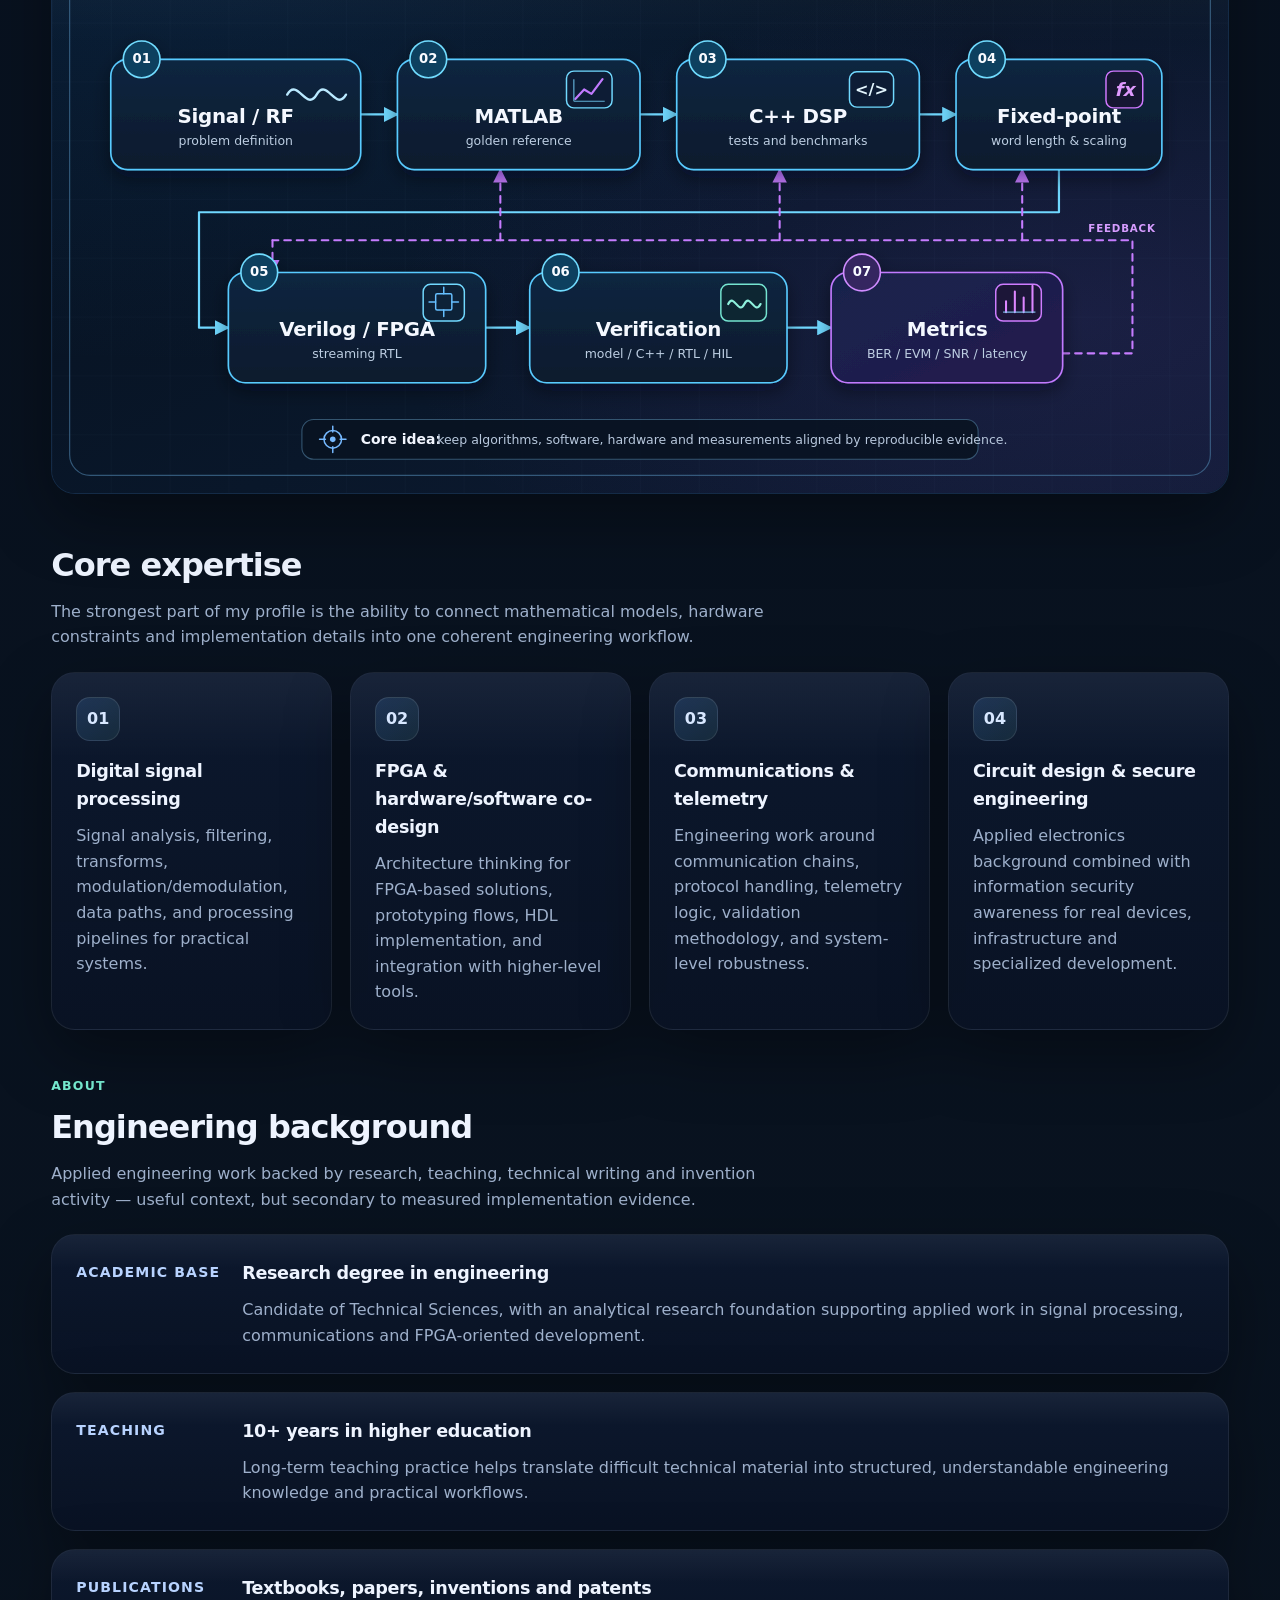
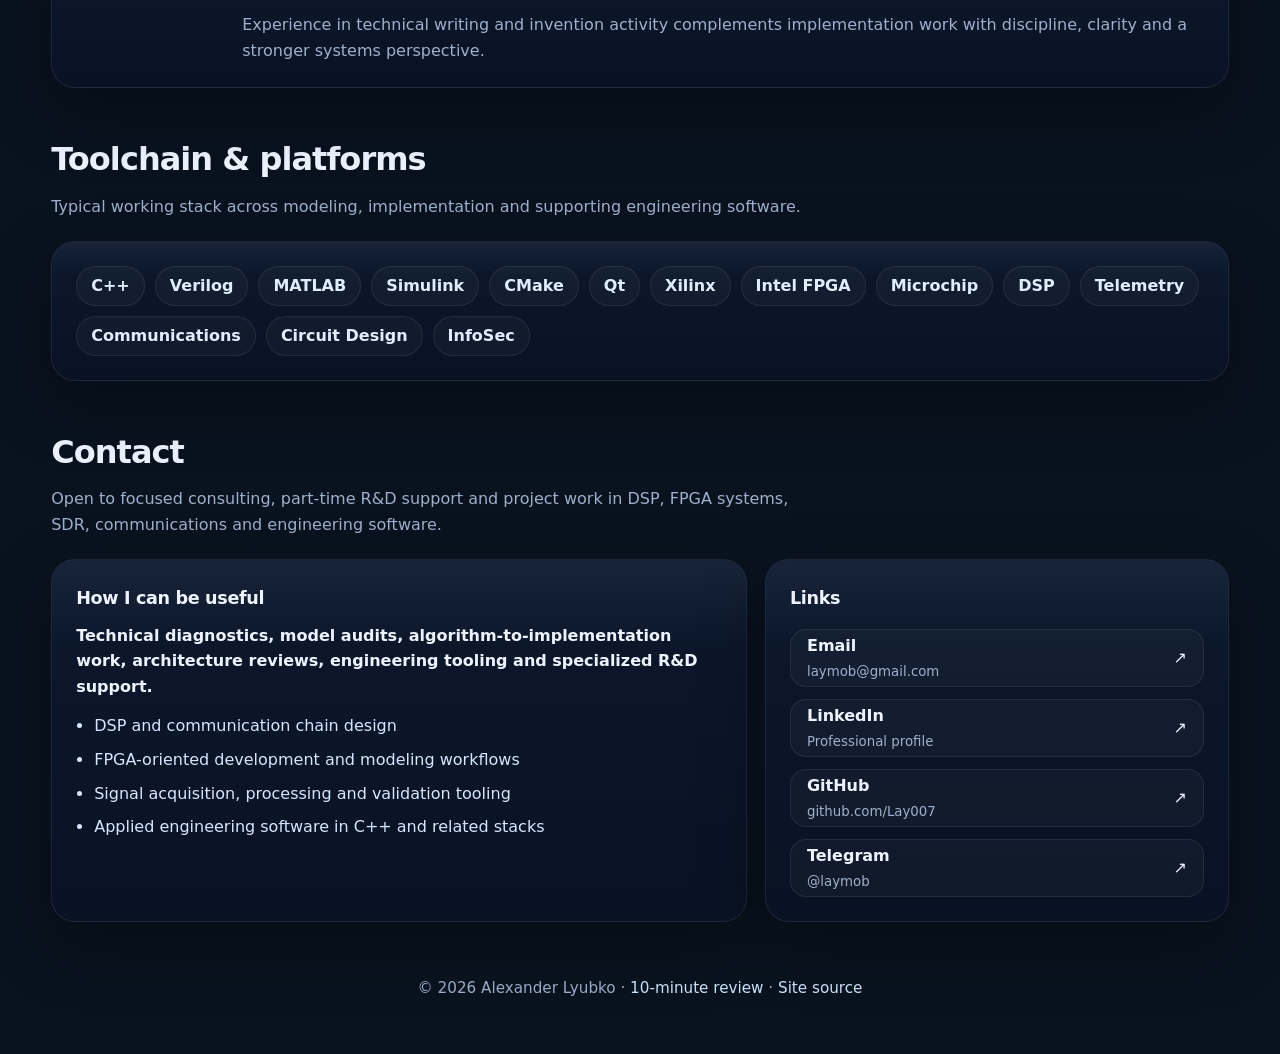
==== commit d50f457d: "Update LoRa evidence to M9" ====
--- a/index.html
+++ b/index.html
@@ -157,9 +157,9 @@
         <span class="proof-detail">BER over 5.6 Mbit</span>
       </a>
       <a class="proof-card" href="https://github.com/Lay007/zynq-lora-phy-positioning" target="_blank" rel="noopener noreferrer">
-        <span class="proof-label">LoRa hardware RX</span>
-        <strong class="proof-value">492 / 492</strong>
-        <span class="proof-detail">captured packets passed CRC</span>
+        <span class="proof-label">LoRa hardware RX · M9</span>
+        <strong class="proof-value">732 / 732</strong>
+        <span class="proof-detail">CRC valid · zero detection misses</span>
       </a>
       <a class="proof-card" href="https://github.com/Lay007/zynq-lora-phy-positioning" target="_blank" rel="noopener noreferrer">
         <span class="proof-label">Continuous PL timebase</span>
@@ -222,11 +222,12 @@
               <a class="project-link" href="https://github.com/Lay007/zynq-lora-phy-positioning" target="_blank" rel="noopener noreferrer">GitHub ↗</a>
             </div>
             <p class="project-evidence">
-              <strong>Evidence:</strong> 492/492 captured packets passed CRC with zero PL grid errors;
-              continuous PL sample-time counter verified across 47 captures spanning 803.7 s.
+              <strong>Evidence:</strong> M9 reached 492/492 CRC-valid captures with zero detection misses in the 500-attempt series,
+              and 732/732 CRC-valid packets with zero misses when combined with the overnight run; the joint timestamp residual stayed within ±0.5 sample.
             </p>
             <p class="project-open">
               <span>Open first:</span>
+              <a href="https://github.com/Lay007/zynq-lora-phy-positioning/blob/main/docs/clg400-joint-grid-experiment.md" target="_blank" rel="noopener noreferrer">M9 hardware evidence</a>
               <a href="https://github.com/Lay007/zynq-lora-phy-positioning/blob/main/docs/roadmap.md" target="_blank" rel="noopener noreferrer">Roadmap</a>
               <a href="case-studies.html#lora-toa">Case study</a>
             </p>
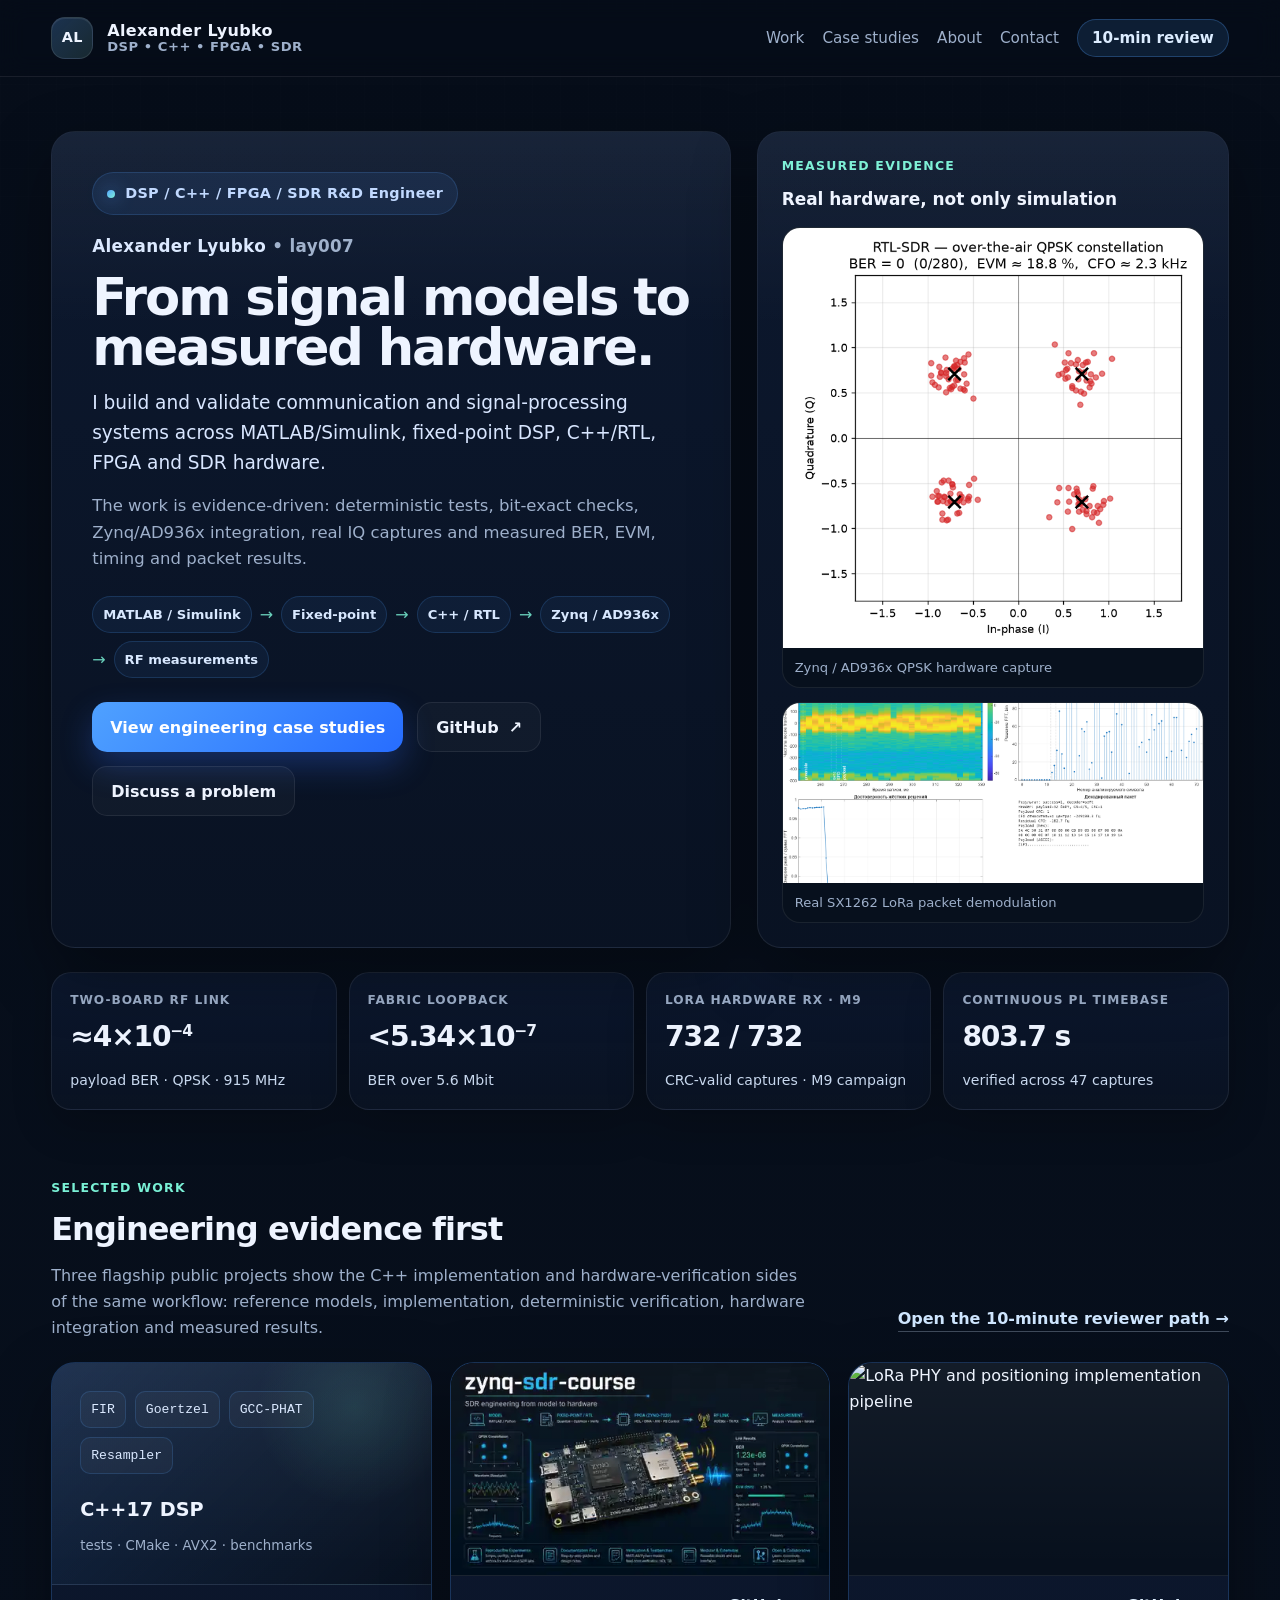
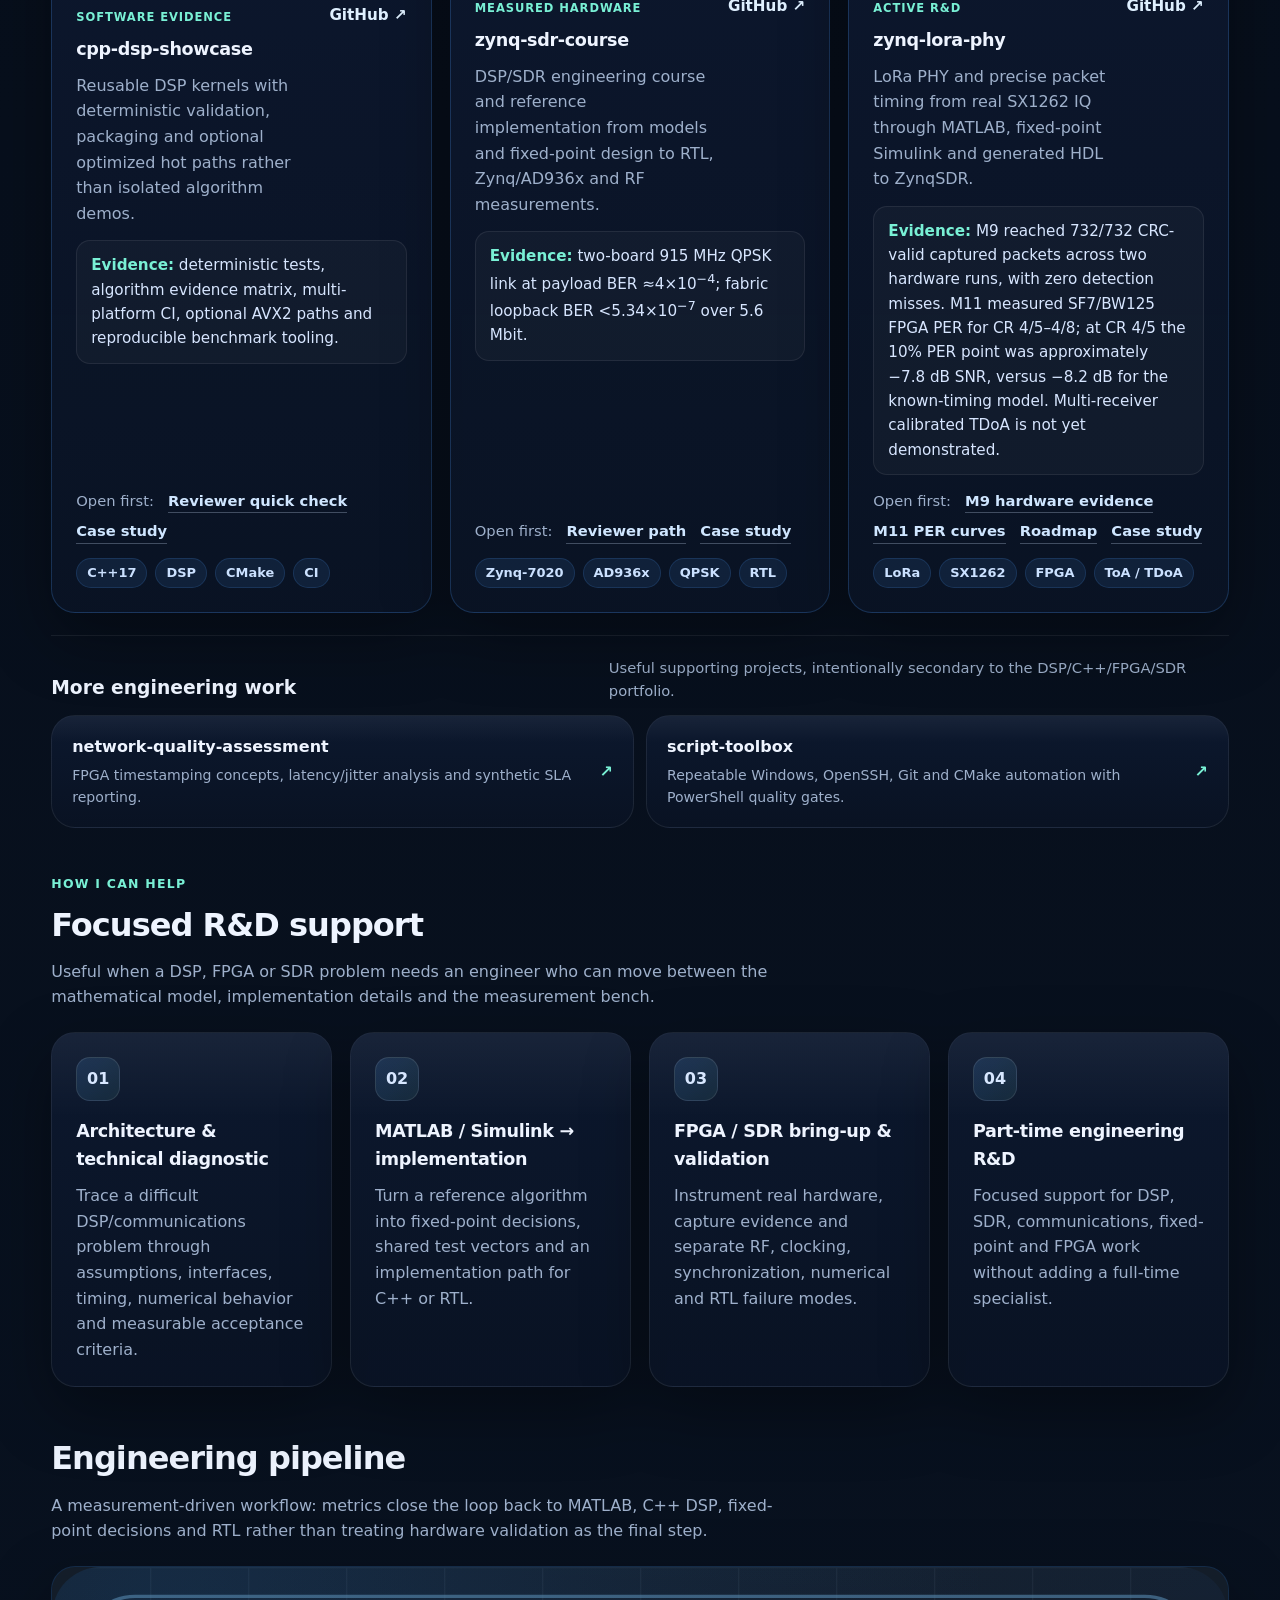
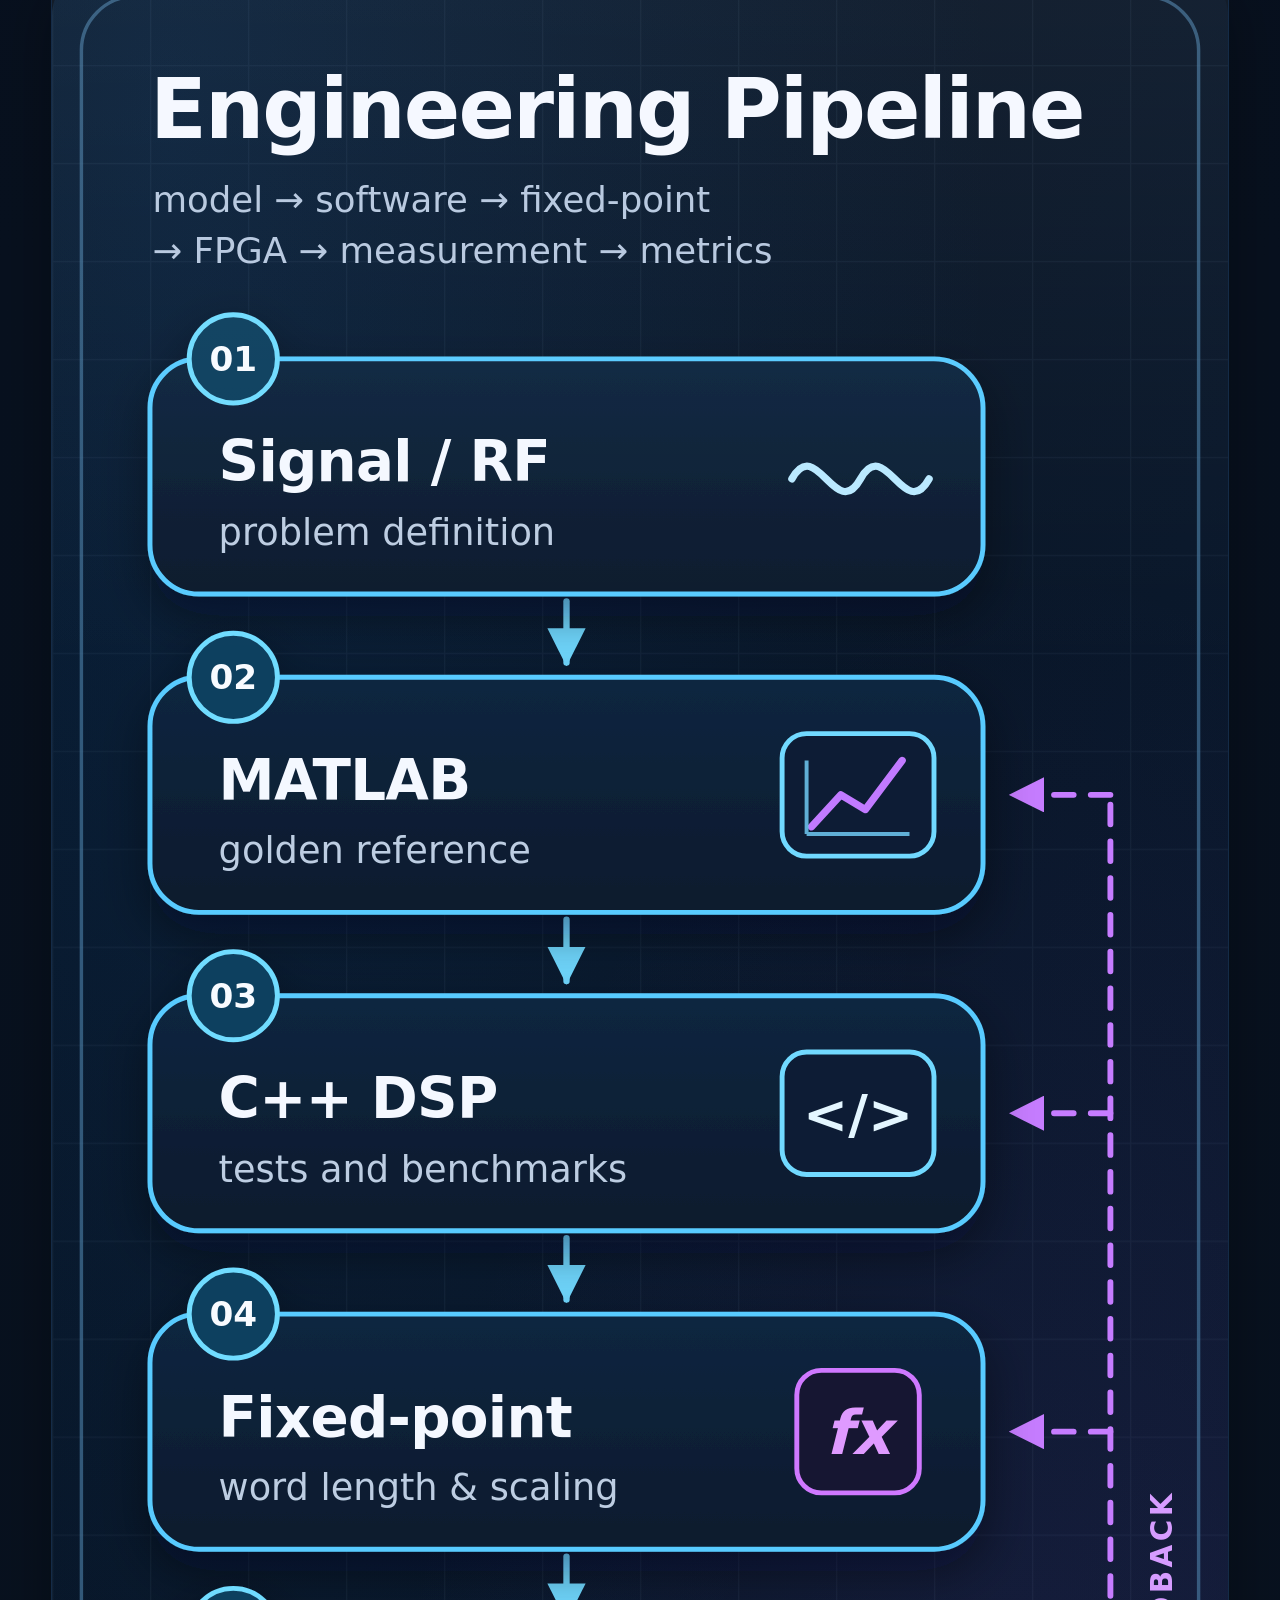
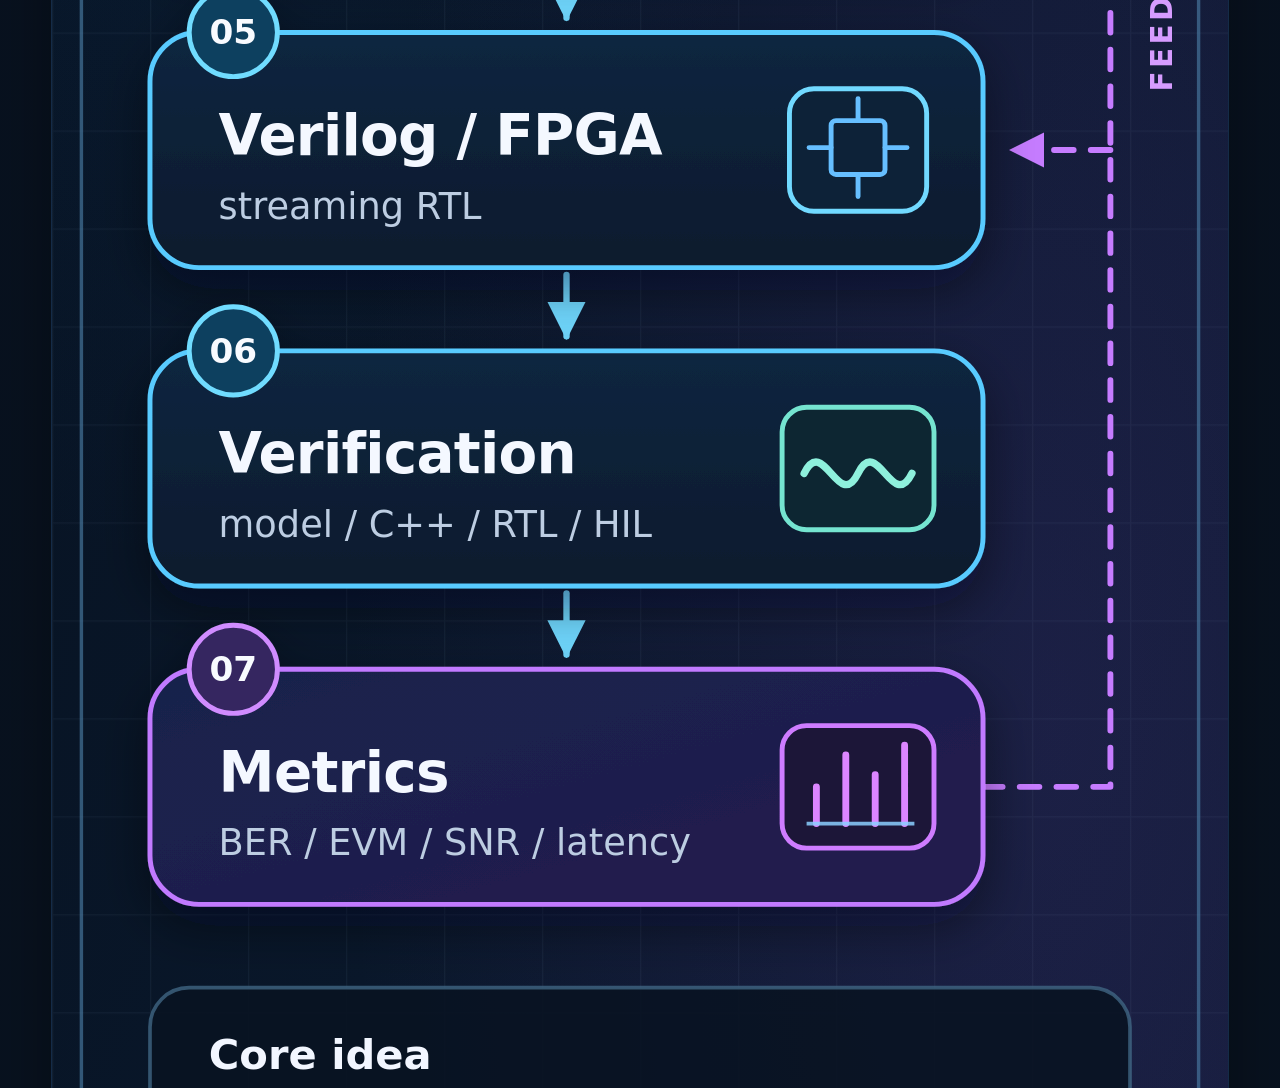
==== commit 5850296e: "Prioritize C++ on portfolio homepage and refresh LoRa results" ====
--- a/index.html
+++ b/index.html
@@ -3,10 +3,10 @@
 <head>
   <meta charset="UTF-8" />
   <meta name="viewport" content="width=device-width, initial-scale=1.0" />
-  <title>Alexander Lyubko | DSP / FPGA / SDR Engineer</title>
+  <title>Alexander Lyubko | DSP / C++ / FPGA / SDR Engineer</title>
   <meta
     name="description"
-    content="Alexander Lyubko (lay007) — DSP/FPGA/SDR R&D engineer building and validating signal-processing systems from MATLAB/Simulink models to C++/RTL, Zynq/AD936x hardware and measured RF results."
+    content="Alexander Lyubko (lay007) — DSP/C++/FPGA/SDR R&D engineer building and validating signal-processing systems from MATLAB/Simulink models to C++/RTL, Zynq/AD936x hardware and measured RF results."
   />
   <meta name="author" content="Alexander Lyubko | lay007" />
   <meta name="robots" content="index, follow" />
@@ -19,7 +19,7 @@
   <meta property="og:title" content="Alexander Lyubko | DSP / FPGA / SDR Engineer" />
   <meta
     property="og:description"
-    content="DSP, FPGA and SDR engineering from MATLAB/Simulink and fixed-point models to C++/RTL, Zynq/AD936x hardware, RF measurements and reproducible evidence."
+    content="DSP, C++, FPGA and SDR engineering from MATLAB/Simulink and fixed-point models to C++/RTL, Zynq/AD936x hardware, RF measurements and reproducible evidence."
   />
   <meta property="og:type" content="website" />
   <meta property="og:locale" content="en_US" />
@@ -28,15 +28,15 @@
   <meta property="og:image:type" content="image/png" />
   <meta property="og:image:width" content="1200" />
   <meta property="og:image:height" content="630" />
-  <meta property="og:image:alt" content="Alexander Lyubko engineering portfolio: DSP, FPGA and SDR projects" />
+  <meta property="og:image:alt" content="Alexander Lyubko engineering portfolio: DSP, C++, FPGA and SDR projects" />
   <meta name="twitter:card" content="summary_large_image" />
   <meta name="twitter:title" content="Alexander Lyubko | DSP / FPGA / SDR Engineer" />
   <meta
     name="twitter:description"
-    content="DSP/FPGA/SDR portfolio: model-to-hardware engineering, C++/RTL implementation, Zynq/AD936x validation and measurement-driven R&D."
+    content="DSP/C++/FPGA/SDR portfolio: model-to-hardware engineering, C++/RTL implementation, Zynq/AD936x validation and measurement-driven R&D."
   />
   <meta name="twitter:image" content="https://lay007.github.io/assets/social-preview.png" />
-  <meta name="twitter:image:alt" content="Alexander Lyubko engineering portfolio: DSP, FPGA and SDR projects" />
+  <meta name="twitter:image:alt" content="Alexander Lyubko engineering portfolio: DSP, C++, FPGA and SDR projects" />
   <script type="application/ld+json">
     {
       "@context": "https://schema.org",
@@ -45,18 +45,18 @@
       "alternateName": "lay007",
       "url": "https://lay007.github.io/",
       "email": "mailto:laymob@gmail.com",
-      "jobTitle": "DSP / FPGA / SDR R&D Engineer",
-      "description": "DSP/FPGA/SDR R&D engineer building and validating signal-processing systems from MATLAB/Simulink and fixed-point models to C++/RTL, Zynq/AD936x hardware and measured RF results.",
+      "jobTitle": "DSP / C++ / FPGA / SDR R&D Engineer",
+      "description": "DSP/C++/FPGA/SDR R&D engineer building and validating signal-processing systems from MATLAB/Simulink and fixed-point models to C++/RTL, Zynq/AD936x hardware and measured RF results.",
       "knowsAbout": [
         "Digital signal processing",
+        "C++",
         "FPGA design",
         "Software-defined radio",
         "LoRa",
         "Communications systems",
         "Telemetry",
         "Verilog",
-        "MATLAB and Simulink",
-        "C++"
+        "MATLAB and Simulink"
       ],
       "sameAs": [
         "https://github.com/Lay007",
@@ -75,7 +75,7 @@
         <span class="brand-mark" aria-hidden="true">AL</span>
         <span class="brand-text">
           <span>Alexander Lyubko</span>
-          <span class="muted">DSP • FPGA • SDR</span>
+          <span class="muted">DSP • C++ • FPGA • SDR</span>
         </span>
       </a>
 
@@ -93,7 +93,7 @@
     <section class="hero container" id="top">
       <div class="hero-grid">
         <div class="card hero-main">
-          <div class="eyebrow">DSP / FPGA / SDR R&amp;D Engineer</div>
+          <div class="eyebrow">DSP / C++ / FPGA / SDR R&amp;D Engineer</div>
           <p class="hero-name">Alexander Lyubko <span>• lay007</span></p>
           <h1>From signal models to measured hardware.</h1>
 
@@ -156,12 +156,12 @@
         <strong class="proof-value">&lt;5.34×10<sup>−7</sup></strong>
         <span class="proof-detail">BER over 5.6 Mbit</span>
       </a>
-      <a class="proof-card" href="https://github.com/Lay007/zynq-lora-phy-positioning" target="_blank" rel="noopener noreferrer">
+      <a class="proof-card" href="https://github.com/Lay007/zynq-lora-phy" target="_blank" rel="noopener noreferrer">
         <span class="proof-label">LoRa hardware RX · M9</span>
         <strong class="proof-value">732 / 732</strong>
-        <span class="proof-detail">CRC valid · zero detection misses</span>
+        <span class="proof-detail">CRC-valid captures · M9 campaign</span>
       </a>
-      <a class="proof-card" href="https://github.com/Lay007/zynq-lora-phy-positioning" target="_blank" rel="noopener noreferrer">
+      <a class="proof-card" href="https://github.com/Lay007/zynq-lora-phy" target="_blank" rel="noopener noreferrer">
         <span class="proof-label">Continuous PL timebase</span>
         <strong class="proof-value">803.7 s</strong>
         <span class="proof-detail">verified across 47 captures</span>
@@ -175,7 +175,7 @@
             <div class="section-kicker">Selected work</div>
             <h2>Engineering evidence first</h2>
             <p>
-              Three flagship public projects show the same workflow from different angles:
+              Three flagship public projects show the C++ implementation and hardware-verification sides of the same workflow:
               reference models, implementation, deterministic verification, hardware integration and measured results.
             </p>
           </div>
@@ -183,6 +183,34 @@
         </div>
 
         <div class="grid-3 flagship-grid">
+          <article class="card project-card featured">
+            <div class="code-visual" aria-hidden="true">
+              <span>FIR</span><span>Goertzel</span><span>GCC-PHAT</span><span>Resampler</span>
+              <strong>C++17 DSP</strong>
+              <small>tests · CMake · AVX2 · benchmarks</small>
+            </div>
+            <div class="project-top">
+              <div>
+                <span class="project-status">Software evidence</span>
+                <h3>cpp-dsp-showcase</h3>
+                <p>Reusable DSP kernels with deterministic validation, packaging and optional optimized hot paths rather than isolated algorithm demos.</p>
+              </div>
+              <a class="project-link" href="https://github.com/Lay007/cpp-dsp-showcase" target="_blank" rel="noopener noreferrer">GitHub ↗</a>
+            </div>
+            <p class="project-evidence">
+              <strong>Evidence:</strong> deterministic tests, algorithm evidence matrix, multi-platform CI,
+              optional AVX2 paths and reproducible benchmark tooling.
+            </p>
+            <p class="project-open">
+              <span>Open first:</span>
+              <a href="https://github.com/Lay007/cpp-dsp-showcase/blob/main/docs/reviewer-quick-check.md" target="_blank" rel="noopener noreferrer">Reviewer quick check</a>
+              <a href="case-studies.html#cpp-dsp">Case study</a>
+            </p>
+            <div class="tags">
+              <span class="tag">C++17</span><span class="tag">DSP</span><span class="tag">CMake</span><span class="tag">CI</span>
+            </div>
+          </article>
+
           <article class="card project-card featured">
             <a class="project-cover" href="https://github.com/Lay007/zynq-sdr-course" target="_blank" rel="noopener noreferrer" aria-label="Open zynq-sdr-course on GitHub">
               <img src="assets/projects/zynq-sdr-course.webp" alt="zynq-sdr-course model-to-hardware engineering pipeline" loading="lazy" width="480" height="270" />
@@ -210,25 +238,25 @@
           </article>
 
           <article class="card project-card featured">
-            <a class="project-cover" href="https://github.com/Lay007/zynq-lora-phy-positioning" target="_blank" rel="noopener noreferrer" aria-label="Open zynq-lora-phy-positioning on GitHub">
-              <img src="assets/projects/zynq-lora-phy-positioning.webp" alt="LoRa PHY and positioning implementation pipeline" loading="lazy" width="480" height="270" />
+            <a class="project-cover" href="https://github.com/Lay007/zynq-lora-phy" target="_blank" rel="noopener noreferrer" aria-label="Open zynq-lora-phy on GitHub">
+              <img src="assets/projects/zynq-lora-phy.webp" alt="LoRa PHY and positioning implementation pipeline" loading="lazy" width="480" height="270" />
             </a>
             <div class="project-top">
               <div>
                 <span class="project-status">Active R&amp;D</span>
-                <h3>zynq-lora-phy-positioning</h3>
+                <h3>zynq-lora-phy</h3>
                 <p>LoRa PHY and precise packet timing from real SX1262 IQ through MATLAB, fixed-point Simulink and generated HDL to ZynqSDR.</p>
               </div>
-              <a class="project-link" href="https://github.com/Lay007/zynq-lora-phy-positioning" target="_blank" rel="noopener noreferrer">GitHub ↗</a>
+              <a class="project-link" href="https://github.com/Lay007/zynq-lora-phy" target="_blank" rel="noopener noreferrer">GitHub ↗</a>
             </div>
             <p class="project-evidence">
-              <strong>Evidence:</strong> M9 reached 492/492 CRC-valid captures with zero detection misses in the 500-attempt series,
-              and 732/732 CRC-valid packets with zero misses when combined with the overnight run; the joint timestamp residual stayed within ±0.5 sample.
+              <strong>Evidence:</strong> M9 reached 732/732 CRC-valid captured packets across two hardware runs, with zero detection misses. M11 measured SF7/BW125 FPGA PER for CR 4/5–4/8; at CR 4/5 the 10% PER point was approximately −7.8 dB SNR, versus −8.2 dB for the known-timing model. Multi-receiver calibrated TDoA is not yet demonstrated.
             </p>
             <p class="project-open">
               <span>Open first:</span>
-              <a href="https://github.com/Lay007/zynq-lora-phy-positioning/blob/main/docs/clg400-joint-grid-experiment.md" target="_blank" rel="noopener noreferrer">M9 hardware evidence</a>
-              <a href="https://github.com/Lay007/zynq-lora-phy-positioning/blob/main/docs/roadmap.md" target="_blank" rel="noopener noreferrer">Roadmap</a>
+              <a href="https://github.com/Lay007/zynq-lora-phy/blob/main/docs/clg400-joint-grid-experiment.md" target="_blank" rel="noopener noreferrer">M9 hardware evidence</a>
+              <a href="https://github.com/Lay007/zynq-lora-phy/blob/main/docs/per-curves-experiment.md" target="_blank" rel="noopener noreferrer">M11 PER curves</a>
+              <a href="https://github.com/Lay007/zynq-lora-phy/blob/main/docs/roadmap.md" target="_blank" rel="noopener noreferrer">Roadmap</a>
               <a href="case-studies.html#lora-toa">Case study</a>
             </p>
             <div class="tags">
@@ -236,39 +264,12 @@
             </div>
           </article>
 
-          <article class="card project-card featured">
-            <div class="code-visual" aria-hidden="true">
-              <span>FIR</span><span>Goertzel</span><span>GCC-PHAT</span><span>Resampler</span>
-              <strong>C++17 DSP</strong>
-              <small>tests · CMake · AVX2 · benchmarks</small>
-            </div>
-            <div class="project-top">
-              <div>
-                <span class="project-status">Software evidence</span>
-                <h3>cpp-dsp-showcase</h3>
-                <p>Reusable DSP kernels with deterministic validation, packaging and optional optimized hot paths rather than isolated algorithm demos.</p>
-              </div>
-              <a class="project-link" href="https://github.com/Lay007/cpp-dsp-showcase" target="_blank" rel="noopener noreferrer">GitHub ↗</a>
-            </div>
-            <p class="project-evidence">
-              <strong>Evidence:</strong> deterministic tests, algorithm evidence matrix, multi-platform CI,
-              optional AVX2 paths and reproducible benchmark tooling.
-            </p>
-            <p class="project-open">
-              <span>Open first:</span>
-              <a href="https://github.com/Lay007/cpp-dsp-showcase/blob/main/docs/reviewer-quick-check.md" target="_blank" rel="noopener noreferrer">Reviewer quick check</a>
-              <a href="case-studies.html#cpp-dsp">Case study</a>
-            </p>
-            <div class="tags">
-              <span class="tag">C++17</span><span class="tag">DSP</span><span class="tag">CMake</span><span class="tag">CI</span>
-            </div>
-          </article>
         </div>
 
         <div class="more-work">
           <div class="more-work-head">
             <h3>More engineering work</h3>
-            <p>Useful supporting projects, intentionally secondary to the DSP/FPGA/SDR portfolio.</p>
+            <p>Useful supporting projects, intentionally secondary to the DSP/C++/FPGA/SDR portfolio.</p>
           </div>
           <div class="more-work-grid">
             <a class="card compact-project" href="https://github.com/Lay007/network-quality-assessment" target="_blank" rel="noopener noreferrer">
@@ -349,20 +350,20 @@
         <div class="grid-4">
           <article class="card info-card">
             <div class="icon-box" aria-hidden="true">01</div>
+            <h3>C++ DSP &amp; numerical software</h3>
+            <p>Testable FIR, Goertzel, resampling and correlation kernels; CMake packages, deterministic checks and reproducible benchmarks.</p>
+          </article>
+
+          <article class="card info-card">
+            <div class="icon-box" aria-hidden="true">02</div>
             <h3>Digital signal processing</h3>
-            <p>Signal analysis, filtering, transforms, modulation/demodulation, data paths, and processing pipelines for practical systems.</p>
-          </article>
-
-          <article class="card info-card">
-            <div class="icon-box" aria-hidden="true">02</div>
-            <h3>FPGA &amp; hardware/software co-design</h3>
-            <p>Architecture thinking for FPGA-based solutions, prototyping flows, HDL implementation, and integration with higher-level tools.</p>
+            <p>Fixed-point analysis, synchronization, transforms, modulation/demodulation and reproducible signal-processing models.</p>
           </article>
 
           <article class="card info-card">
             <div class="icon-box" aria-hidden="true">03</div>
-            <h3>Communications &amp; telemetry</h3>
-            <p>Engineering work around communication chains, protocol handling, telemetry logic, validation methodology, and system-level robustness.</p>
+            <h3>FPGA &amp; SDR implementation</h3>
+            <p>RTL verification, hardware integration, timing, telemetry data paths, RF capture and measurement-driven debugging.</p>
           </article>
 
           <article class="card info-card">
@@ -454,8 +455,8 @@
           <div>
             <h2>Contact</h2>
             <p>
-              Open to focused consulting, part-time R&amp;D support and project work in DSP, FPGA systems,
-              SDR, communications and engineering software.
+              Open to focused consulting, part-time R&amp;D support and project work in DSP, C++ engineering software,
+              FPGA/SDR systems and communications.
             </p>
           </div>
         </div>
@@ -469,9 +470,10 @@
             </p>
             <ul class="list">
               <li>DSP and communication chain design</li>
+              <li>C++ DSP implementation, verification and performance analysis</li>
               <li>FPGA-oriented development and modeling workflows</li>
               <li>Signal acquisition, processing and validation tooling</li>
-              <li>Applied engineering software in C++ and related stacks</li>
+              <li>Model-to-hardware integration and reproducible measurement reports</li>
             </ul>
           </article>
 
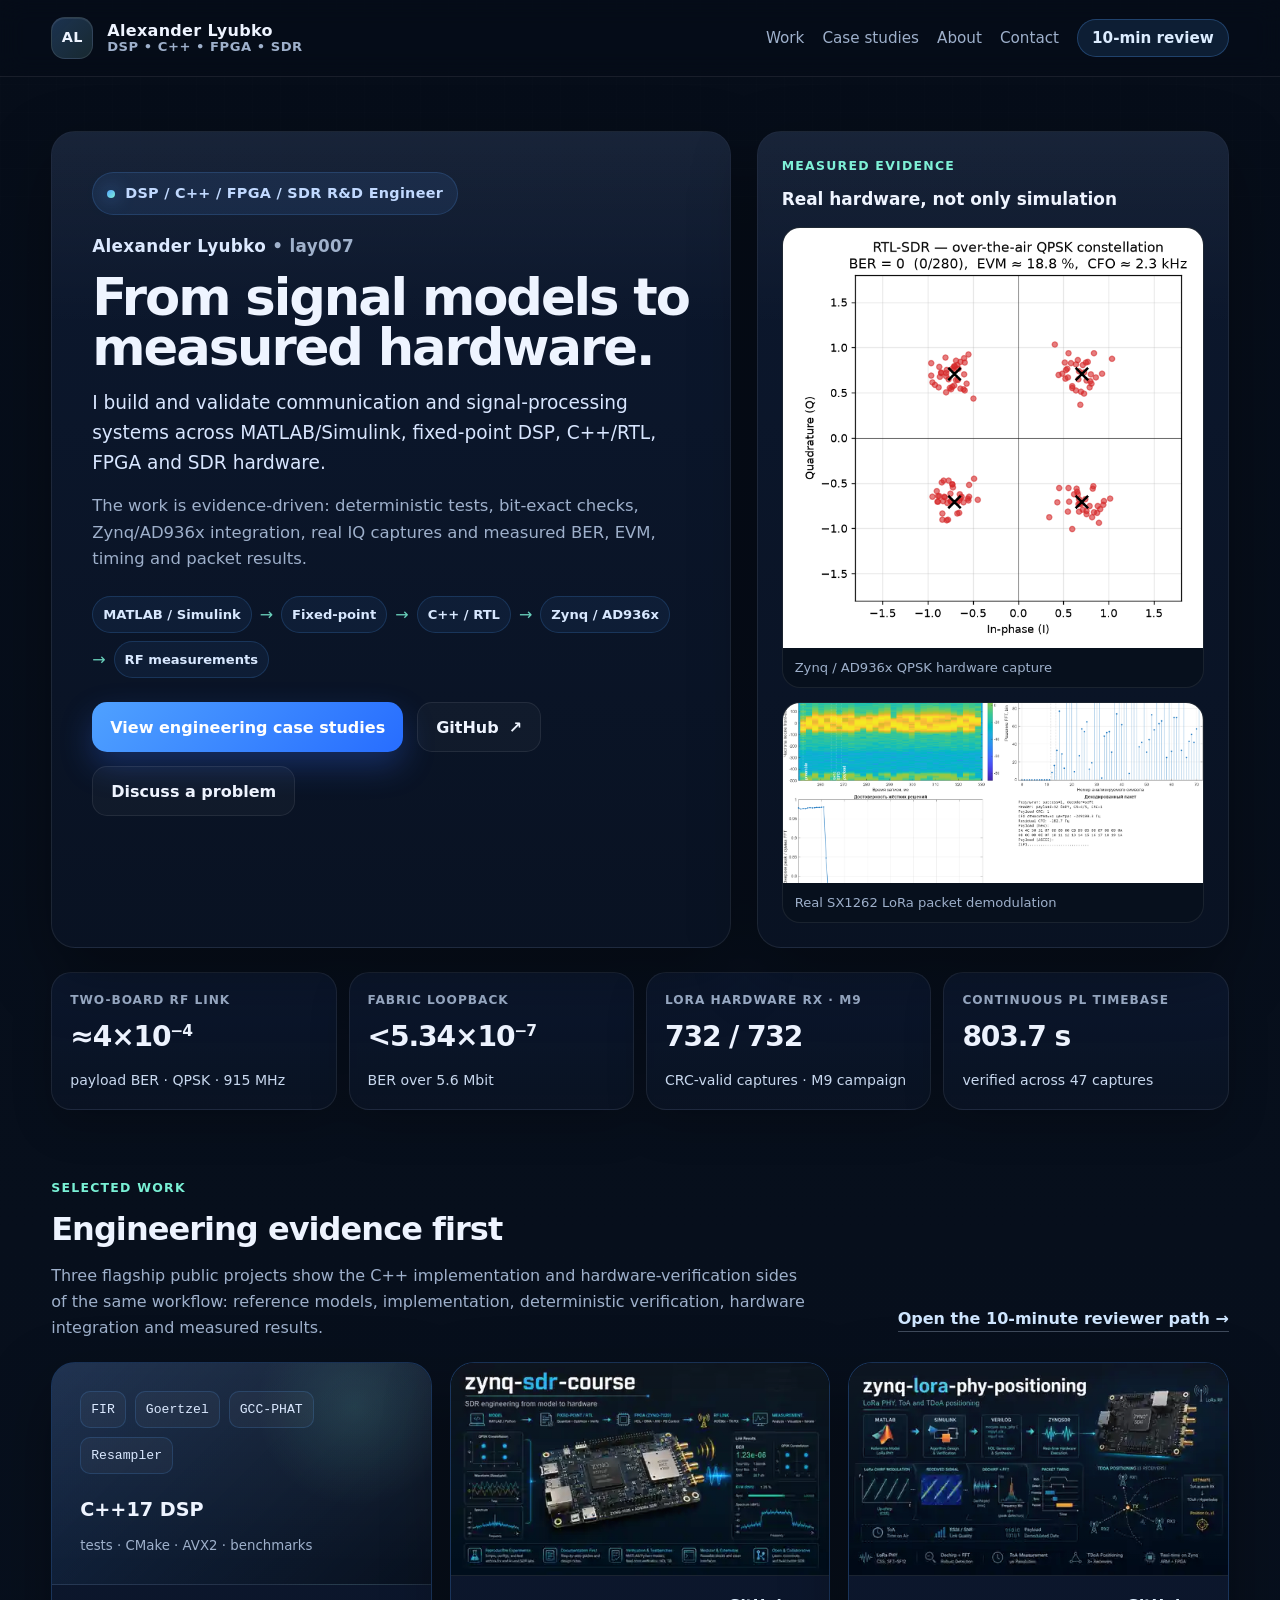
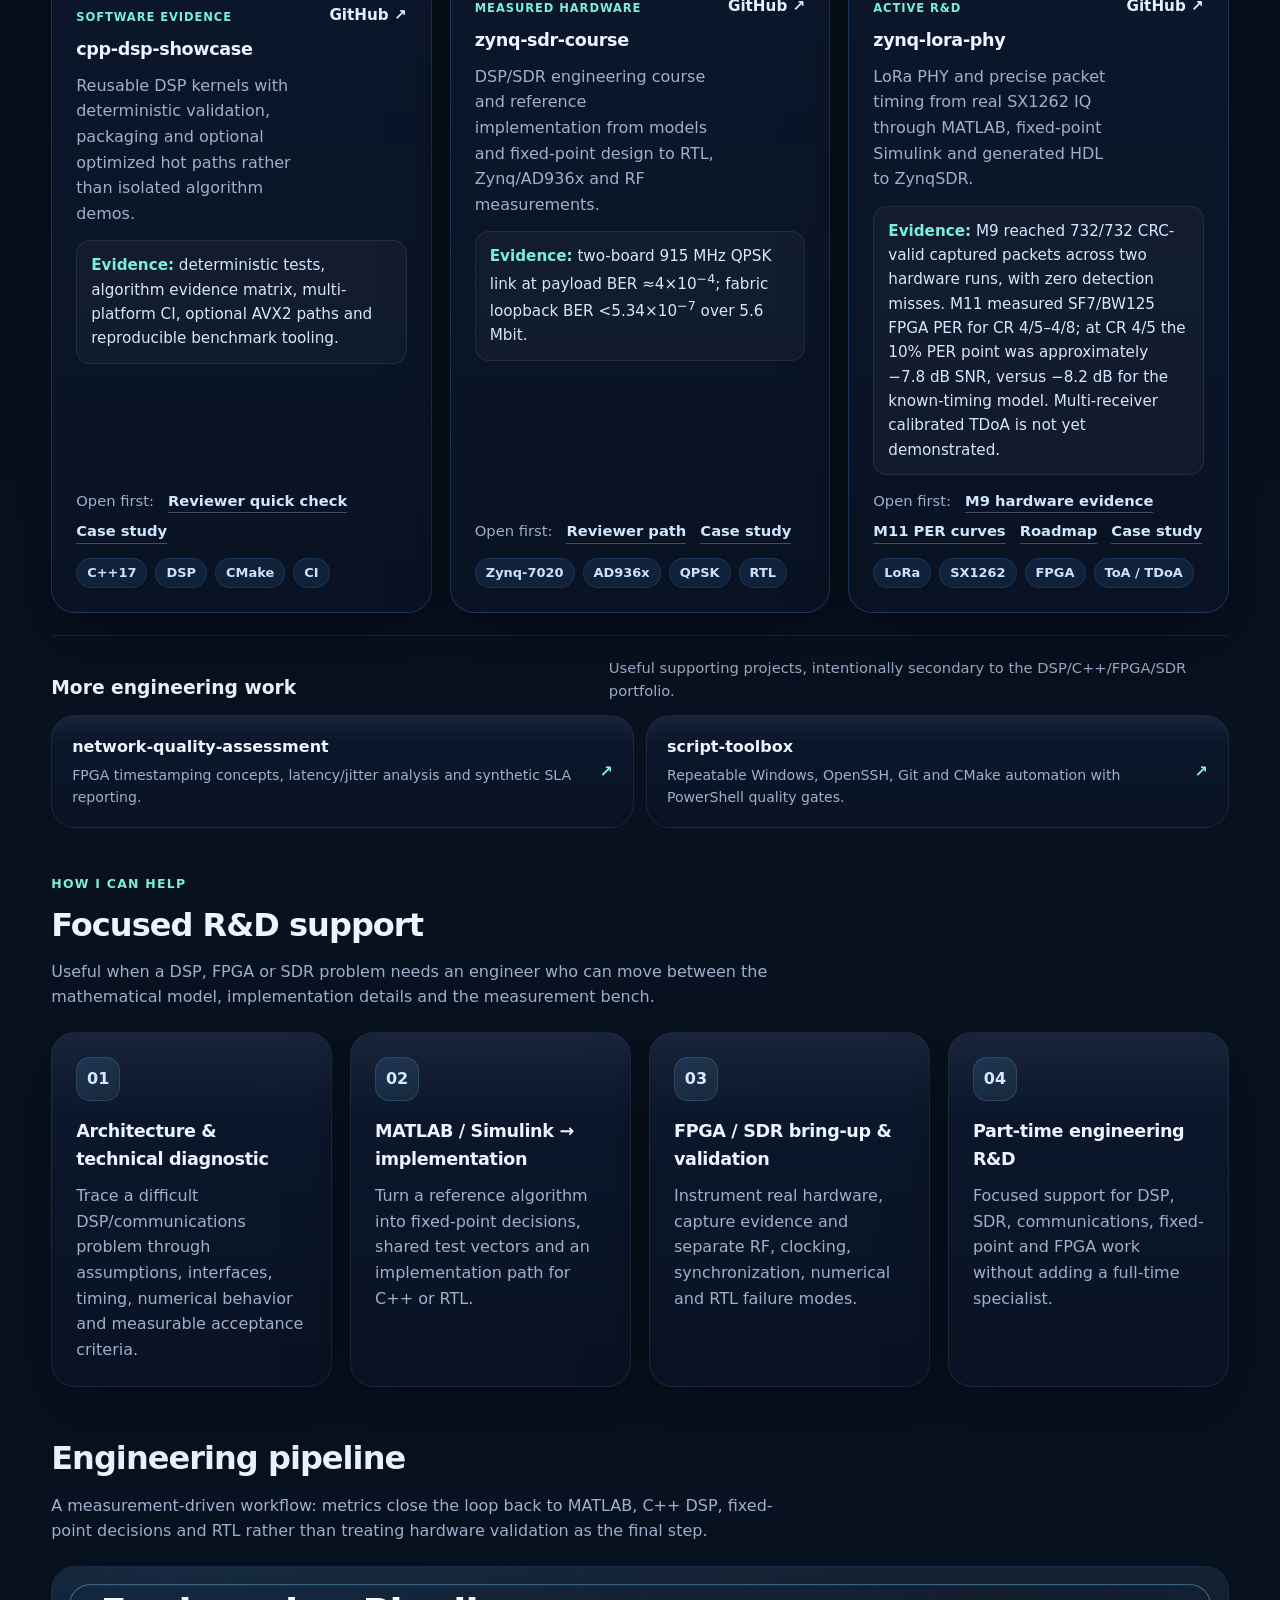
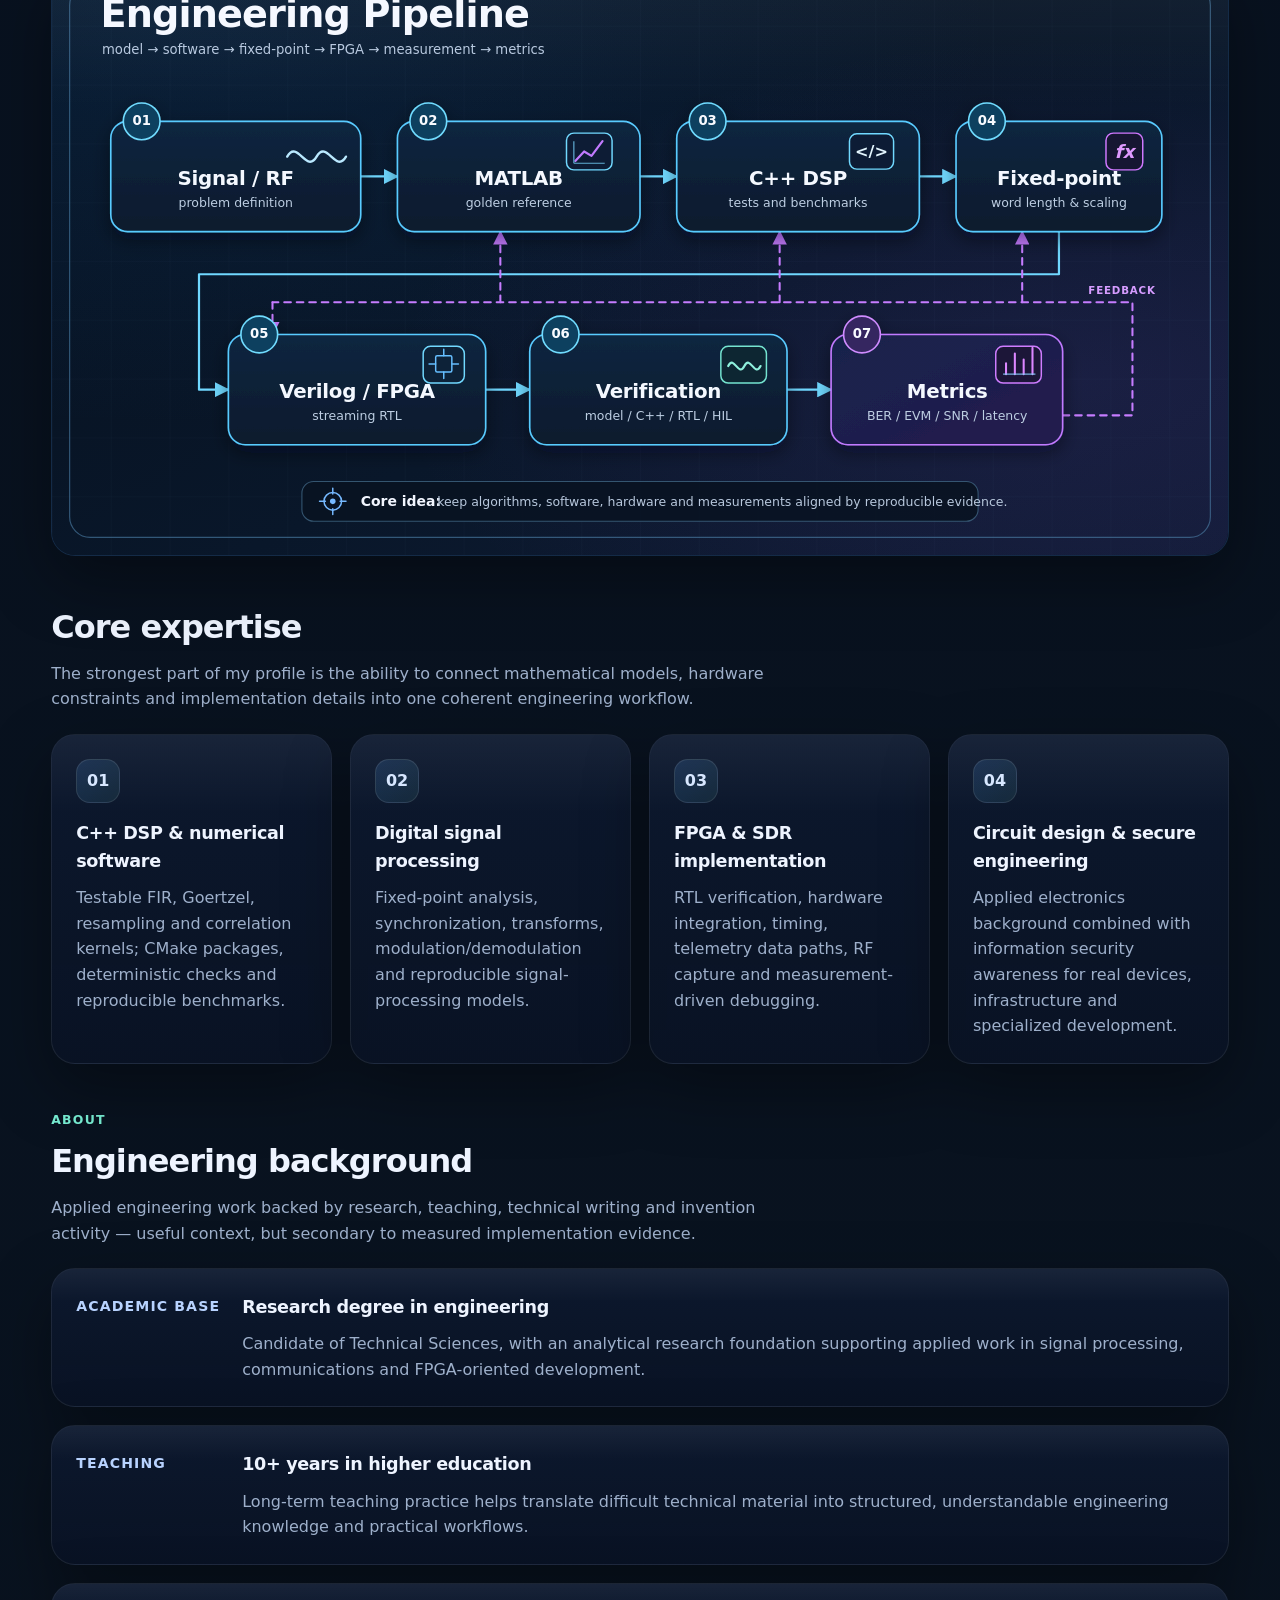
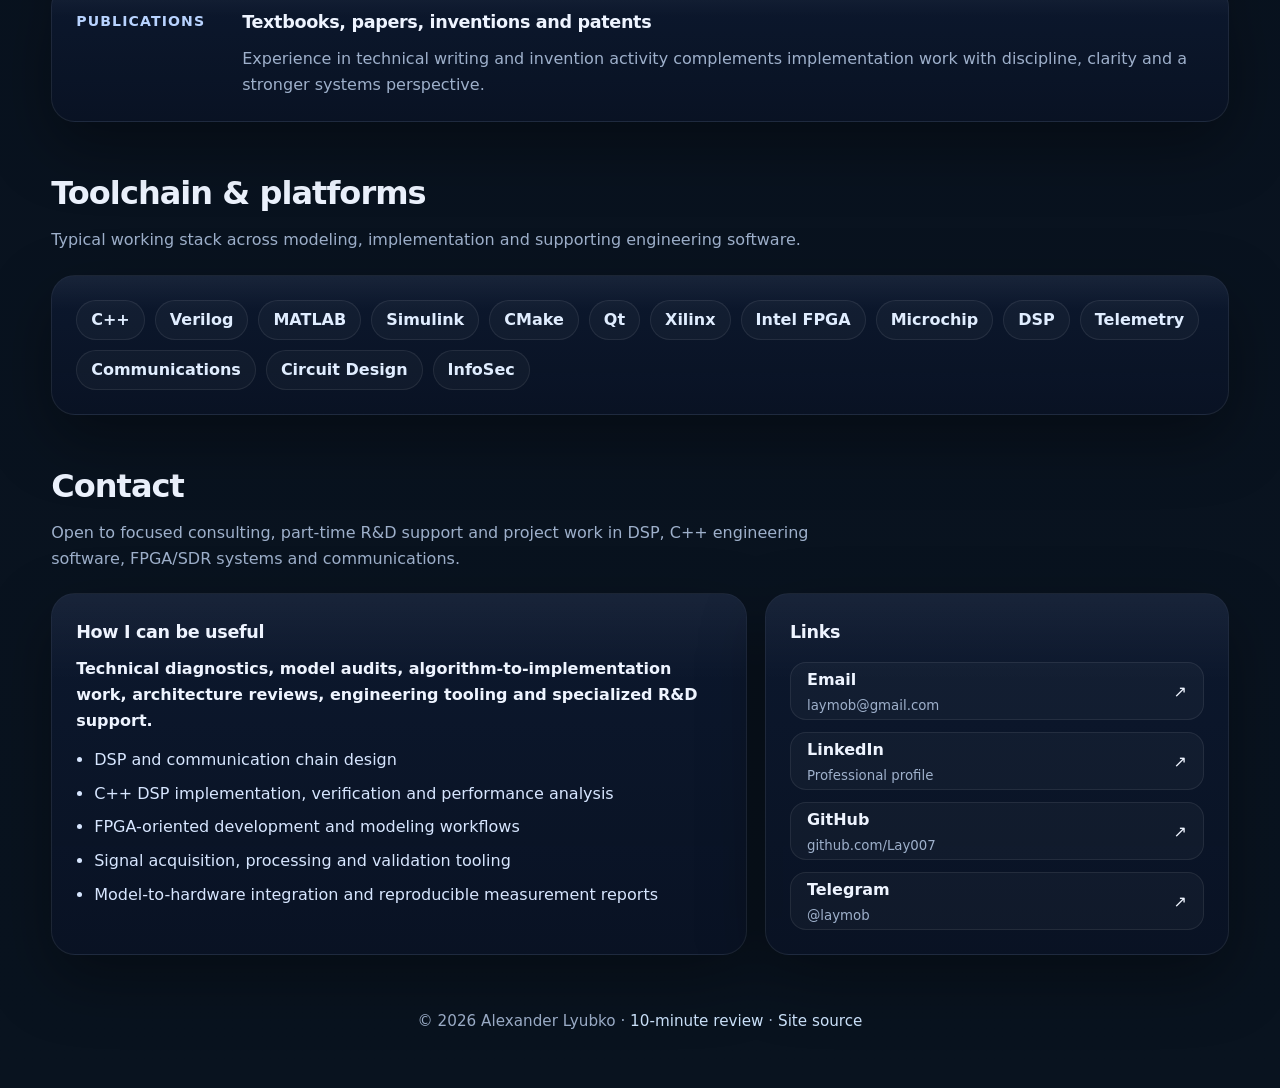
==== commit 42647511: "Keep existing LoRa cover asset path after repository rename" ====
--- a/index.html
+++ b/index.html
@@ -239,7 +239,7 @@
 
           <article class="card project-card featured">
             <a class="project-cover" href="https://github.com/Lay007/zynq-lora-phy" target="_blank" rel="noopener noreferrer" aria-label="Open zynq-lora-phy on GitHub">
-              <img src="assets/projects/zynq-lora-phy.webp" alt="LoRa PHY and positioning implementation pipeline" loading="lazy" width="480" height="270" />
+              <img src="assets/projects/zynq-lora-phy-positioning.webp" alt="LoRa PHY and positioning implementation pipeline" loading="lazy" width="480" height="270" />
             </a>
             <div class="project-top">
               <div>
